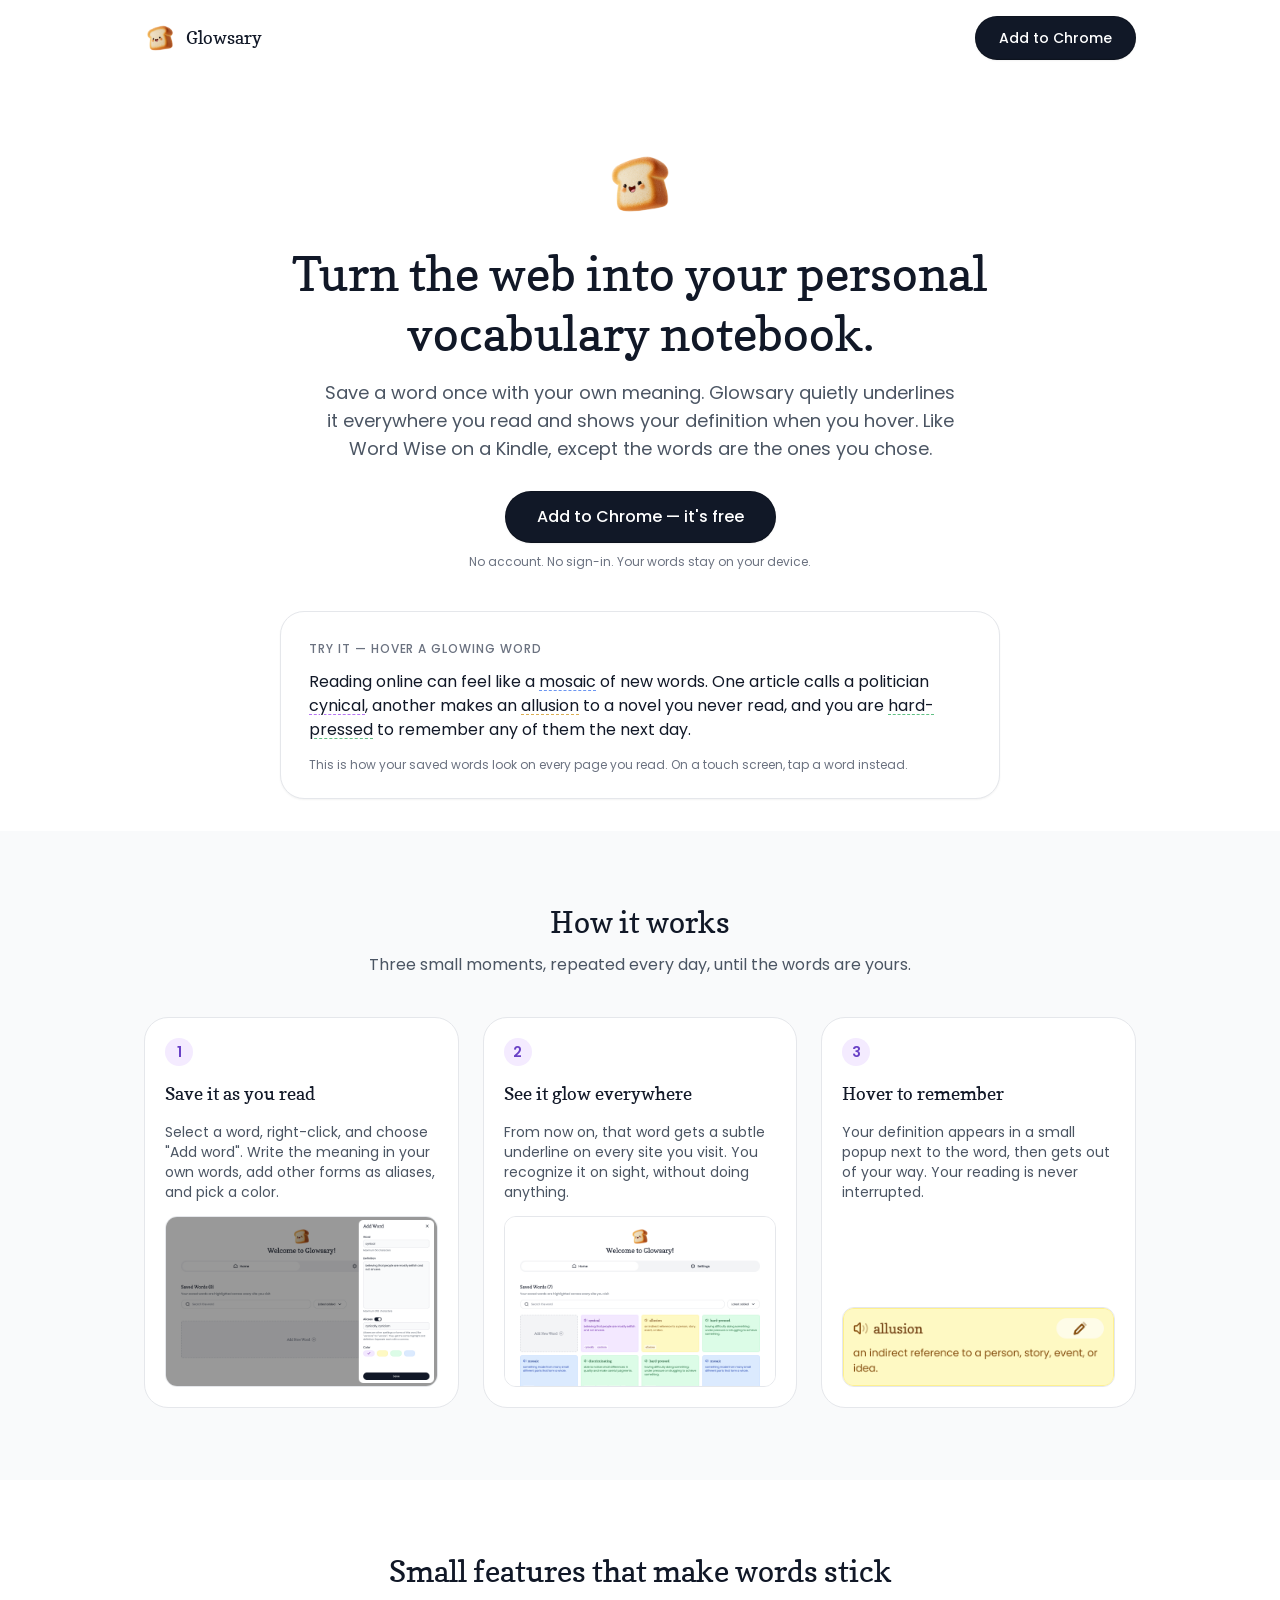
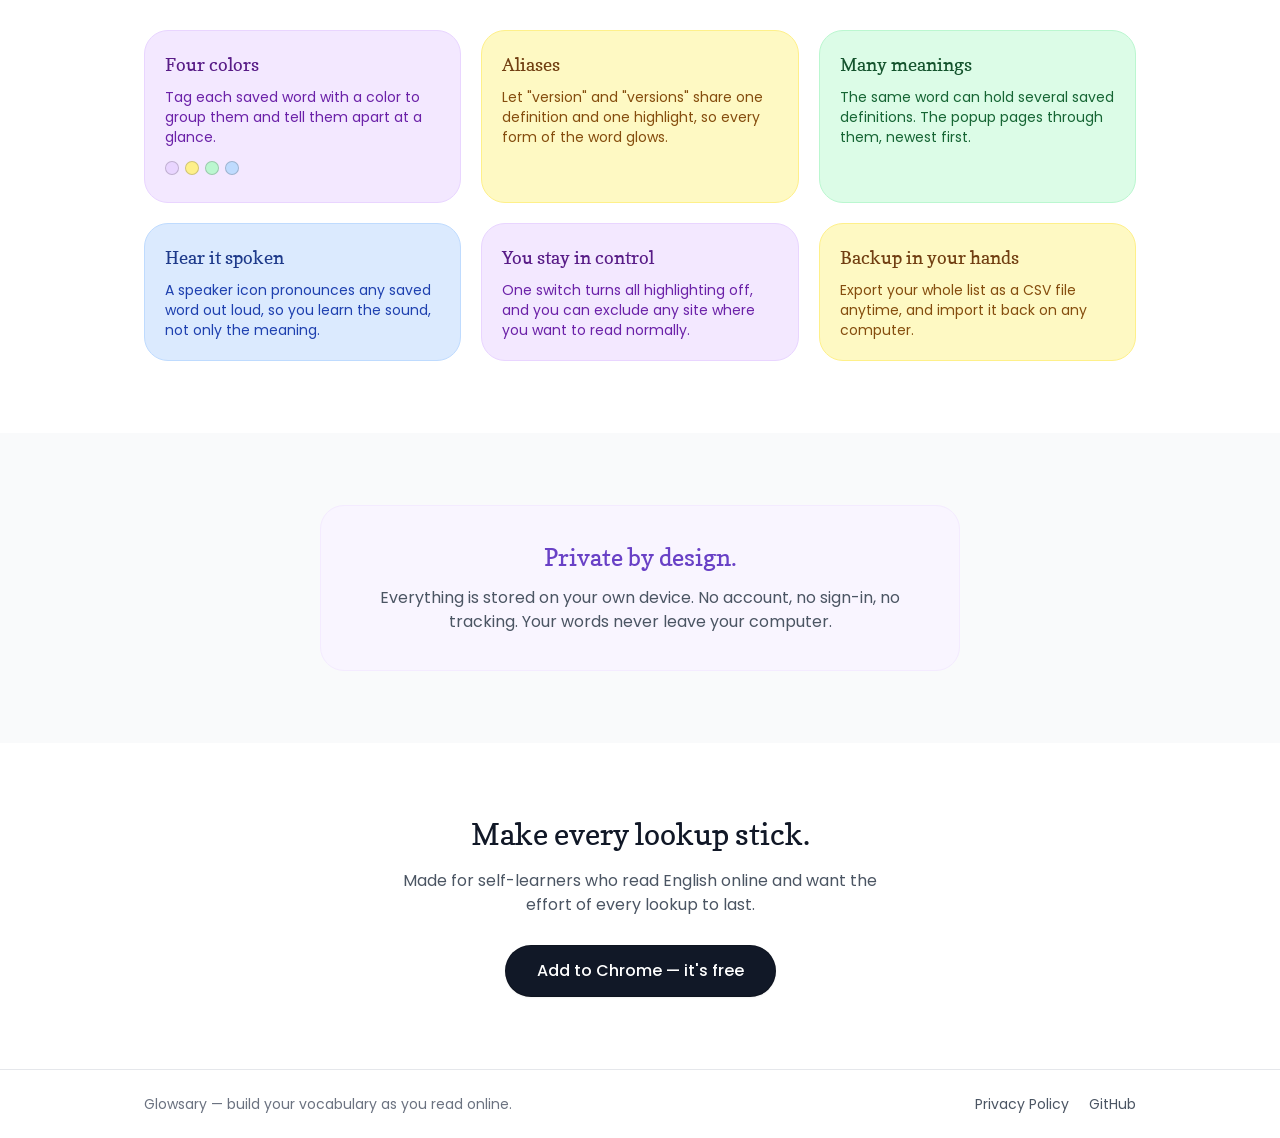
==== docs/index.html @ 5d5e4cec "Add promotional landing page for GitHub Pages Co-Authored-By: Claude Fable 5 <noreply@anthropic.com>" ====
<!DOCTYPE html>
<html lang="en">
<head>
<meta charset="UTF-8">
<meta name="viewport" content="width=device-width, initial-scale=1">
<title>Glowsary — Build Your Vocabulary as You Read Online</title>
<meta name="description" content="Save a word once with your own meaning. Glowsary quietly underlines it everywhere you read and shows your definition when you hover.">
<link rel="icon" type="image/png" href="assets/logo.png">
<style>
  /* ---- Glowsary design tokens (values mirrored from extension/tokens) ---- */
  :root {
    --color-base-white: #FFFFFF;
    --color-base-transparent: rgba(255, 255, 255, 0);

    --color-gray-50: #F9FAFB;
    --color-gray-100: #F3F4F6;
    --color-gray-200: #E5E7EB;
    --color-gray-300: #D1D5DB;
    --color-gray-500: #6B7280;
    --color-gray-600: #4B5563;
    --color-gray-800: #1F2937;
    --color-gray-900: #111827;

    --color-brand-50: #F9F5FF;
    --color-brand-100: #F4EBFF;
    --color-brand-600: #7F56D9;
    --color-brand-700: #6941C6;

    --color-purple-50: #FAF5FF;
    --color-purple-100: #F3E8FF;
    --color-purple-200: #E9D5FF;
    --color-purple-600: #9333EA;
    --color-purple-800: #6B21A8;
    --color-purple-900: #581C87;

    --color-yellow-50: #FEFCE8;
    --color-yellow-100: #FEF9C3;
    --color-yellow-200: #FEF08A;
    --color-yellow-600: #CA8A04;
    --color-yellow-800: #854D0E;
    --color-yellow-900: #713F12;

    --color-green-50: #F0FDF4;
    --color-green-100: #DCFCE7;
    --color-green-200: #BBF7D0;
    --color-green-600: #16A34A;
    --color-green-800: #166534;
    --color-green-900: #14532D;

    --color-blue-50: #EFF6FF;
    --color-blue-100: #DBEAFE;
    --color-blue-200: #BFDBFE;
    --color-blue-600: #2563EB;
    --color-blue-800: #1E40AF;
    --color-blue-900: #1E3A8A;

    --text-primary: var(--color-gray-900);
    --text-tertiary: var(--color-gray-600);
    --text-quaternary: var(--color-gray-500);
    --bg-primary: var(--color-base-white);
    --bg-primary-solid: var(--color-gray-900);
    --bg-secondary: var(--color-gray-50);
    --border-primary: var(--color-gray-300);

    --font-family-heading: "Copse", -apple-system, BlinkMacSystemFont, "Segoe UI", sans-serif;
    --font-family-body: "Poppins", -apple-system, BlinkMacSystemFont, "Segoe UI", sans-serif;
    --font-weight-regular: 400;
    --font-weight-medium: 500;
    --font-weight-semi-bold: 600;

    --font-size-text-xs: 12px;   --line-height-text-xs: 18px;
    --font-size-text-sm: 14px;   --line-height-text-sm: 20px;
    --font-size-text-md: 16px;   --line-height-text-md: 24px;
    --font-size-text-lg: 18px;   --line-height-text-lg: 28px;
    --font-size-display-xs: 24px; --line-height-display-xs: 32px;
    --font-size-display-sm: 30px; --line-height-display-sm: 38px;
    --font-size-display-md: 36px; --line-height-display-md: 44px;
    --font-size-display-lg: 48px; --line-height-display-lg: 60px;

    --cta: 9999px;
    --box: 12px;
    --card-md: 12px;
    --card-lg: 24px;

    --shadow-xs: color-mix(in srgb, #000000 5%, var(--color-base-transparent));
    --shadow-skeumorphic-inner: color-mix(in srgb, #000000 5%, var(--color-base-transparent));
    --shadow-skeumorphic-inner-border: color-mix(in srgb, #000000 18%, var(--color-base-transparent));
    --shadow-xs-skeuomorphic: 0 1px 2px 0 var(--shadow-xs), inset 0 -2px 0 0 var(--shadow-skeumorphic-inner), inset 0 0 0 1px var(--shadow-skeumorphic-inner-border);
  }

  @font-face {
    font-family: "Copse";
    src: url("fonts/Copse-Regular.ttf") format("truetype");
    font-weight: 400;
    font-display: swap;
  }
  @font-face {
    font-family: "Poppins";
    src: url("fonts/Poppins-Regular.ttf") format("truetype");
    font-weight: 400;
    font-display: swap;
  }
  @font-face {
    font-family: "Poppins";
    src: url("fonts/Poppins-Medium.ttf") format("truetype");
    font-weight: 500;
    font-display: swap;
  }
  @font-face {
    font-family: "Poppins";
    src: url("fonts/Poppins-SemiBold.ttf") format("truetype");
    font-weight: 600;
    font-display: swap;
  }

  /* ---- Word-card color modes (mirrored from semantic-color-tokens) ---- */
  .wc-purple {
    --wc-bg-card: var(--color-purple-100);
    --wc-border: var(--color-purple-200);
    --wc-subtext: var(--color-purple-800);
    --wc-underline: var(--color-purple-600);
    --wc-underline-hover: var(--color-purple-800);
    --wc-word-text: var(--color-purple-900);
  }
  .wc-yellow {
    --wc-bg-card: var(--color-yellow-100);
    --wc-border: var(--color-yellow-200);
    --wc-subtext: var(--color-yellow-800);
    --wc-underline: var(--color-yellow-600);
    --wc-underline-hover: var(--color-yellow-800);
    --wc-word-text: var(--color-yellow-900);
  }
  .wc-green {
    --wc-bg-card: var(--color-green-100);
    --wc-border: var(--color-green-200);
    --wc-subtext: var(--color-green-800);
    --wc-underline: var(--color-green-600);
    --wc-underline-hover: var(--color-green-800);
    --wc-word-text: var(--color-green-900);
  }
  .wc-blue {
    --wc-bg-card: var(--color-blue-100);
    --wc-border: var(--color-blue-200);
    --wc-subtext: var(--color-blue-800);
    --wc-underline: var(--color-blue-600);
    --wc-underline-hover: var(--color-blue-800);
    --wc-word-text: var(--color-blue-900);
  }

  * { box-sizing: border-box; }

  body {
    margin: 0;
    background: var(--bg-primary);
    color: var(--text-primary);
    font-family: var(--font-family-body);
    font-weight: var(--font-weight-regular);
    font-size: var(--font-size-text-md);
    line-height: var(--line-height-text-md);
    -webkit-font-smoothing: antialiased;
  }

  a:focus-visible, button:focus-visible, [tabindex]:focus-visible {
    outline: 2px solid var(--color-brand-600);
    outline-offset: 2px;
    border-radius: 4px;
  }

  .container {
    max-width: 1040px;
    margin: 0 auto;
    padding: 0 24px;
  }

  h1, h2, h3 {
    font-family: var(--font-family-heading);
    font-weight: var(--font-weight-regular);
    margin: 0;
  }

  /* ---- Maintainer notice (visible only while the store URL placeholder is unreplaced) ---- */
  .store-notice {
    display: none;
    background: var(--color-yellow-100);
    border-bottom: 1px solid var(--color-yellow-200);
    color: var(--color-yellow-900);
    font-size: var(--font-size-text-sm);
    line-height: var(--line-height-text-sm);
    text-align: center;
    padding: 8px 16px;
  }
  .store-notice.is-visible { display: block; }

  /* ---- Top bar ---- */
  .topbar {
    display: flex;
    align-items: center;
    justify-content: space-between;
    gap: 16px;
    padding: 16px 0;
  }
  .topbar__brand {
    display: flex;
    align-items: center;
    gap: 10px;
    text-decoration: none;
    color: var(--text-primary);
  }
  .topbar__brand img { width: 32px; height: 32px; }
  .topbar__brand span {
    font-family: var(--font-family-heading);
    font-size: var(--font-size-text-lg);
    line-height: var(--line-height-text-lg);
  }

  /* ---- Buttons ---- */
  .btn-primary {
    display: inline-flex;
    align-items: center;
    justify-content: center;
    gap: 8px;
    background: var(--bg-primary-solid);
    color: var(--color-base-white);
    font-family: var(--font-family-body);
    font-weight: var(--font-weight-medium);
    font-size: var(--font-size-text-sm);
    line-height: var(--line-height-text-sm);
    text-decoration: none;
    border: 0;
    border-radius: var(--cta);
    padding: 12px 24px;
    box-shadow: var(--shadow-xs-skeuomorphic);
    cursor: pointer;
  }
  .btn-primary:hover { background: var(--color-gray-800); }
  .btn-primary--lg {
    font-size: var(--font-size-text-md);
    line-height: var(--line-height-text-md);
    padding: 14px 32px;
  }
  .btn-primary[aria-disabled="true"] { cursor: not-allowed; }

  /* ---- Hero ---- */
  .hero {
    text-align: center;
    padding: 56px 0 32px;
  }
  .hero img.hero__logo { width: 72px; height: 72px; }
  .hero h1 {
    font-size: var(--font-size-display-md);
    line-height: var(--line-height-display-md);
    margin: 16px auto 0;
    max-width: 720px;
  }
  .hero p.hero__subline {
    color: var(--text-tertiary);
    font-size: var(--font-size-text-md);
    line-height: var(--line-height-text-md);
    max-width: 640px;
    margin: 16px auto 0;
  }
  .hero .hero__cta { margin-top: 28px; }
  .hero .hero__cta-hint {
    color: var(--text-quaternary);
    font-size: var(--font-size-text-xs);
    line-height: var(--line-height-text-xs);
    margin-top: 10px;
  }
  @media (min-width: 768px) {
    .hero { padding-top: 72px; }
    .hero h1 {
      font-size: var(--font-size-display-lg);
      line-height: var(--line-height-display-lg);
    }
    .hero p.hero__subline {
      font-size: var(--font-size-text-lg);
      line-height: var(--line-height-text-lg);
    }
  }

  /* ---- Live demo passage ---- */
  .demo {
    margin: 40px auto 0;
    max-width: 720px;
    background: var(--bg-primary);
    border: 1px solid var(--color-gray-200);
    border-radius: var(--card-lg);
    box-shadow: 0 1px 2px 0 var(--shadow-xs);
    padding: 28px 28px 24px;
    text-align: left;
  }
  .demo__label {
    color: var(--text-quaternary);
    font-size: var(--font-size-text-xs);
    line-height: var(--line-height-text-xs);
    font-weight: var(--font-weight-medium);
    text-transform: uppercase;
    letter-spacing: 0.08em;
    margin: 0 0 12px;
  }
  .demo__text {
    margin: 0;
    color: var(--text-primary);
    font-size: var(--font-size-text-md);
    line-height: var(--line-height-text-md);
  }
  .demo__hint {
    margin: 14px 0 0;
    color: var(--text-quaternary);
    font-size: var(--font-size-text-xs);
    line-height: var(--line-height-text-xs);
  }

  .demo-word {
    position: relative;
    cursor: help;
    text-decoration-line: underline;
    text-decoration-style: dashed;
    text-decoration-color: color-mix(in srgb, var(--wc-underline) 68%, var(--color-base-transparent));
    text-decoration-thickness: 0.08em;
    text-underline-offset: 0.18em;
  }
  .demo-word:hover, .demo-word:focus-visible, .demo-word.is-open {
    text-decoration-color: color-mix(in srgb, var(--wc-underline-hover) 96%, var(--color-base-transparent));
  }

  .demo-pop {
    position: absolute;
    bottom: calc(100% + 10px);
    left: 50%;
    transform: translateX(-50%);
    width: min(280px, calc(100vw - 48px));
    background: var(--wc-bg-card);
    border: 1px solid var(--wc-border);
    border-radius: var(--card-md);
    padding: 12px;
    display: none;
    flex-direction: column;
    gap: 8px;
    z-index: 10;
    box-shadow: 0 4px 12px 0 var(--shadow-xs);
    text-align: left;
  }
  .demo-word:hover .demo-pop,
  .demo-word:focus-visible .demo-pop,
  .demo-word.is-open .demo-pop { display: flex; }

  .demo-pop__title-row {
    display: flex;
    align-items: center;
    justify-content: space-between;
    gap: 8px;
  }
  .demo-pop__title {
    display: flex;
    align-items: center;
    gap: 8px;
    color: var(--wc-word-text);
    font-family: var(--font-family-heading);
    font-size: var(--font-size-text-lg);
    line-height: var(--line-height-text-lg);
  }
  .demo-pop__icon {
    width: 18px;
    height: 18px;
    flex: none;
    color: var(--wc-underline);
  }
  .demo-pop__def {
    margin: 0;
    color: var(--wc-subtext);
    font-size: var(--font-size-text-xs);
    line-height: var(--line-height-text-xs);
  }

  /* ---- Sections ---- */
  .section { padding: 56px 0; }
  .section--alt { background: var(--bg-secondary); }
  .section__title {
    text-align: center;
    font-size: var(--font-size-display-xs);
    line-height: var(--line-height-display-xs);
  }
  .section__subtitle {
    text-align: center;
    color: var(--text-tertiary);
    font-size: var(--font-size-text-md);
    line-height: var(--line-height-text-md);
    max-width: 560px;
    margin: 12px auto 0;
  }
  @media (min-width: 768px) {
    .section { padding: 72px 0; }
    .section__title {
      font-size: var(--font-size-display-sm);
      line-height: var(--line-height-display-sm);
    }
  }

  /* ---- How it works ---- */
  .steps {
    display: grid;
    grid-template-columns: 1fr;
    gap: 24px;
    margin-top: 40px;
  }
  @media (min-width: 768px) {
    .steps { grid-template-columns: repeat(3, 1fr); }
  }
  .step {
    background: var(--bg-primary);
    border: 1px solid var(--color-gray-200);
    border-radius: var(--card-lg);
    padding: 20px;
    display: flex;
    flex-direction: column;
    gap: 14px;
  }
  .step__badge {
    width: 28px;
    height: 28px;
    flex: none;
    display: inline-flex;
    align-items: center;
    justify-content: center;
    background: var(--color-brand-100);
    color: var(--color-brand-700);
    border-radius: var(--cta);
    font-size: var(--font-size-text-sm);
    line-height: var(--line-height-text-sm);
    font-weight: var(--font-weight-semi-bold);
  }
  .step h3 {
    font-size: var(--font-size-text-lg);
    line-height: var(--line-height-text-lg);
  }
  .step p {
    margin: 0;
    color: var(--text-tertiary);
    font-size: var(--font-size-text-sm);
    line-height: var(--line-height-text-sm);
  }
  .step img {
    width: 100%;
    height: auto;
    border: 1px solid var(--color-gray-200);
    border-radius: var(--box);
    margin-top: auto;
  }

  /* ---- Feature grid ---- */
  .features {
    display: grid;
    grid-template-columns: 1fr;
    gap: 20px;
    margin-top: 40px;
  }
  @media (min-width: 600px) { .features { grid-template-columns: repeat(2, 1fr); } }
  @media (min-width: 900px) { .features { grid-template-columns: repeat(3, 1fr); } }
  .feature {
    background: var(--wc-bg-card);
    border: 1px solid var(--wc-border);
    border-radius: var(--card-lg);
    padding: 20px;
  }
  .feature h3 {
    color: var(--wc-word-text);
    font-size: var(--font-size-text-lg);
    line-height: var(--line-height-text-lg);
    margin-bottom: 8px;
  }
  .feature p {
    margin: 0;
    color: var(--wc-subtext);
    font-size: var(--font-size-text-sm);
    line-height: var(--line-height-text-sm);
  }
  .feature__dots {
    display: inline-flex;
    gap: 6px;
    margin-top: 14px;
  }
  .feature__dot {
    width: 14px;
    height: 14px;
    border-radius: var(--cta);
    border: 1px solid var(--shadow-skeumorphic-inner-border);
  }

  /* ---- Privacy ---- */
  .privacy { text-align: center; }
  .privacy__card {
    max-width: 640px;
    margin: 0 auto;
    background: var(--color-brand-50);
    border: 1px solid var(--color-brand-100);
    border-radius: var(--card-lg);
    padding: 36px 28px;
  }
  .privacy__card h2 {
    color: var(--color-brand-700);
    font-size: var(--font-size-display-xs);
    line-height: var(--line-height-display-xs);
  }
  .privacy__card p {
    color: var(--text-tertiary);
    font-size: var(--font-size-text-md);
    line-height: var(--line-height-text-md);
    margin: 12px 0 0;
  }

  /* ---- Final CTA + footer ---- */
  .closing { text-align: center; }
  .closing p.closing__line {
    color: var(--text-tertiary);
    font-size: var(--font-size-text-md);
    line-height: var(--line-height-text-md);
    max-width: 520px;
    margin: 16px auto 28px;
  }
  footer {
    border-top: 1px solid var(--color-gray-200);
    padding: 24px 0;
  }
  .footer__row {
    display: flex;
    flex-wrap: wrap;
    align-items: center;
    justify-content: space-between;
    gap: 12px;
    color: var(--text-quaternary);
    font-size: var(--font-size-text-sm);
    line-height: var(--line-height-text-sm);
  }
  .footer__links { display: flex; gap: 20px; }
  .footer__links a { color: var(--text-tertiary); text-decoration: none; }
  .footer__links a:hover { text-decoration: underline; }
</style>
</head>
<body>

<div class="store-notice" id="storeNotice">
  Maintainer note: the Chrome Web Store link is not set yet. Replace STORE_URL at the bottom of this file. This banner disappears once it is set.
</div>

<header class="container">
  <div class="topbar">
    <a class="topbar__brand" href="#">
      <img src="assets/logo.png" alt="Glowsary logo, a smiling slice of bread">
      <span>Glowsary</span>
    </a>
    <a class="btn-primary" href="#" data-store-link>Add to Chrome</a>
  </div>
</header>

<main>
  <section class="hero container">
    <img class="hero__logo" src="assets/logo.png" alt="">
    <h1>Turn the web into your personal vocabulary notebook.</h1>
    <p class="hero__subline">Save a word once with your own meaning. Glowsary quietly underlines it everywhere you read and shows your definition when you hover. Like Word Wise on a Kindle, except the words are the ones you chose.</p>
    <div class="hero__cta">
      <a class="btn-primary btn-primary--lg" href="#" data-store-link>Add to Chrome — it's free</a>
      <p class="hero__cta-hint">No account. No sign-in. Your words stay on your device.</p>
    </div>

    <div class="demo">
      <p class="demo__label">Try it — hover a glowing word</p>
      <p class="demo__text">
        Reading online can feel like a
        <span class="demo-word wc-blue" tabindex="0" role="button" aria-label="mosaic — tap to see the saved definition">mosaic<span class="demo-pop"><span class="demo-pop__title-row"><span class="demo-pop__title"><svg class="demo-pop__icon" viewBox="0 0 24 24" fill="none" stroke="currentColor" stroke-width="2" stroke-linecap="round" stroke-linejoin="round" aria-hidden="true"><polygon points="11 5 6 9 2 9 2 15 6 15 11 19 11 5"/><path d="M15.54 8.46a5 5 0 0 1 0 7.07"/></svg>mosaic</span><svg class="demo-pop__icon" viewBox="0 0 24 24" fill="none" stroke="currentColor" stroke-width="2" stroke-linecap="round" stroke-linejoin="round" aria-hidden="true"><path d="M17 3a2.85 2.83 0 1 1 4 4L7.5 20.5 2 22l1.5-5.5Z"/></svg></span><span class="demo-pop__def">something made from many small different parts that form a whole.</span></span></span>
        of new words. One article calls a politician
        <span class="demo-word wc-purple" tabindex="0" role="button" aria-label="cynical — tap to see the saved definition">cynical<span class="demo-pop"><span class="demo-pop__title-row"><span class="demo-pop__title"><svg class="demo-pop__icon" viewBox="0 0 24 24" fill="none" stroke="currentColor" stroke-width="2" stroke-linecap="round" stroke-linejoin="round" aria-hidden="true"><polygon points="11 5 6 9 2 9 2 15 6 15 11 19 11 5"/><path d="M15.54 8.46a5 5 0 0 1 0 7.07"/></svg>cynical</span><svg class="demo-pop__icon" viewBox="0 0 24 24" fill="none" stroke="currentColor" stroke-width="2" stroke-linecap="round" stroke-linejoin="round" aria-hidden="true"><path d="M17 3a2.85 2.83 0 1 1 4 4L7.5 20.5 2 22l1.5-5.5Z"/></svg></span><span class="demo-pop__def">believing that people are mostly selfish and not sincere.</span></span></span>,
        another makes an
        <span class="demo-word wc-yellow" tabindex="0" role="button" aria-label="allusion — tap to see the saved definition">allusion<span class="demo-pop"><span class="demo-pop__title-row"><span class="demo-pop__title"><svg class="demo-pop__icon" viewBox="0 0 24 24" fill="none" stroke="currentColor" stroke-width="2" stroke-linecap="round" stroke-linejoin="round" aria-hidden="true"><polygon points="11 5 6 9 2 9 2 15 6 15 11 19 11 5"/><path d="M15.54 8.46a5 5 0 0 1 0 7.07"/></svg>allusion</span><svg class="demo-pop__icon" viewBox="0 0 24 24" fill="none" stroke="currentColor" stroke-width="2" stroke-linecap="round" stroke-linejoin="round" aria-hidden="true"><path d="M17 3a2.85 2.83 0 1 1 4 4L7.5 20.5 2 22l1.5-5.5Z"/></svg></span><span class="demo-pop__def">an indirect reference to a person, story, event, or idea.</span></span></span>
        to a novel you never read, and you are
        <span class="demo-word wc-green" tabindex="0" role="button" aria-label="hard-pressed — tap to see the saved definition">hard-pressed<span class="demo-pop"><span class="demo-pop__title-row"><span class="demo-pop__title"><svg class="demo-pop__icon" viewBox="0 0 24 24" fill="none" stroke="currentColor" stroke-width="2" stroke-linecap="round" stroke-linejoin="round" aria-hidden="true"><polygon points="11 5 6 9 2 9 2 15 6 15 11 19 11 5"/><path d="M15.54 8.46a5 5 0 0 1 0 7.07"/></svg>hard-pressed</span><svg class="demo-pop__icon" viewBox="0 0 24 24" fill="none" stroke="currentColor" stroke-width="2" stroke-linecap="round" stroke-linejoin="round" aria-hidden="true"><path d="M17 3a2.85 2.83 0 1 1 4 4L7.5 20.5 2 22l1.5-5.5Z"/></svg></span><span class="demo-pop__def">having difficulty doing something; under pressure or struggling to achieve something.</span></span></span>
        to remember any of them the next day.
      </p>
      <p class="demo__hint">This is how your saved words look on every page you read. On a touch screen, tap a word instead.</p>
    </div>
  </section>

  <section class="section section--alt">
    <div class="container">
      <h2 class="section__title">How it works</h2>
      <p class="section__subtitle">Three small moments, repeated every day, until the words are yours.</p>
      <div class="steps">
        <div class="step">
          <span class="step__badge">1</span>
          <h3>Save it as you read</h3>
          <p>Select a word, right-click, and choose "Add word". Write the meaning in your own words, add other forms as aliases, and pick a color.</p>
          <img src="assets/add-new-word.png" alt="The Add Word panel with fields for the word, your definition, aliases, and a four-color picker">
        </div>
        <div class="step">
          <span class="step__badge">2</span>
          <h3>See it glow everywhere</h3>
          <p>From now on, that word gets a subtle underline on every site you visit. You recognize it on sight, without doing anything.</p>
          <img src="assets/home-page.png" alt="The Glowsary home page showing a grid of saved words on colored cards">
        </div>
        <div class="step">
          <span class="step__badge">3</span>
          <h3>Hover to remember</h3>
          <p>Your definition appears in a small popup next to the word, then gets out of your way. Your reading is never interrupted.</p>
          <img src="assets/definition-popup.png" alt="A small popup showing a saved word with its definition, a speaker icon, and an edit button">
        </div>
      </div>
    </div>
  </section>

  <section class="section">
    <div class="container">
      <h2 class="section__title">Small features that make words stick</h2>
      <div class="features">
        <div class="feature wc-purple">
          <h3>Four colors</h3>
          <p>Tag each saved word with a color to group them and tell them apart at a glance.</p>
          <span class="feature__dots" aria-hidden="true">
            <span class="feature__dot" style="background: var(--color-purple-200)"></span>
            <span class="feature__dot" style="background: var(--color-yellow-200)"></span>
            <span class="feature__dot" style="background: var(--color-green-200)"></span>
            <span class="feature__dot" style="background: var(--color-blue-200)"></span>
          </span>
        </div>
        <div class="feature wc-yellow">
          <h3>Aliases</h3>
          <p>Let "version" and "versions" share one definition and one highlight, so every form of the word glows.</p>
        </div>
        <div class="feature wc-green">
          <h3>Many meanings</h3>
          <p>The same word can hold several saved definitions. The popup pages through them, newest first.</p>
        </div>
        <div class="feature wc-blue">
          <h3>Hear it spoken</h3>
          <p>A speaker icon pronounces any saved word out loud, so you learn the sound, not only the meaning.</p>
        </div>
        <div class="feature wc-purple">
          <h3>You stay in control</h3>
          <p>One switch turns all highlighting off, and you can exclude any site where you want to read normally.</p>
        </div>
        <div class="feature wc-yellow">
          <h3>Backup in your hands</h3>
          <p>Export your whole list as a CSV file anytime, and import it back on any computer.</p>
        </div>
      </div>
    </div>
  </section>

  <section class="section section--alt privacy">
    <div class="container">
      <div class="privacy__card">
        <h2>Private by design.</h2>
        <p>Everything is stored on your own device. No account, no sign-in, no tracking. Your words never leave your computer.</p>
      </div>
    </div>
  </section>

  <section class="section closing">
    <div class="container">
      <h2 class="section__title">Make every lookup stick.</h2>
      <p class="closing__line">Made for self-learners who read English online and want the effort of every lookup to last.</p>
      <a class="btn-primary btn-primary--lg" href="#" data-store-link>Add to Chrome — it's free</a>
    </div>
  </section>
</main>

<footer>
  <div class="container footer__row">
    <span>Glowsary — build your vocabulary as you read online.</span>
    <nav class="footer__links" aria-label="Footer">
      <a href="https://github.com/khoasdyn/glowsary-extension/blob/main/store-listing/PRIVACY.md">Privacy Policy</a>
      <a href="https://github.com/khoasdyn/glowsary-extension">GitHub</a>
    </nav>
  </div>
</footer>

<script>
  var STORE_URL = "https://chromewebstore.google.com/detail/glowsary/bfnlhjdjkblhenfhnmdoghfomekcekmj";

  (function () {
    var links = document.querySelectorAll("[data-store-link]");
    var isPlaceholder = STORE_URL.indexOf("[") === 0;

    links.forEach(function (link) {
      if (isPlaceholder) {
        link.setAttribute("aria-disabled", "true");
        link.setAttribute("title", "Store link coming soon");
        link.addEventListener("click", function (event) { event.preventDefault(); });
      } else {
        link.href = STORE_URL;
      }
    });

    if (isPlaceholder) {
      document.getElementById("storeNotice").classList.add("is-visible");
    }

    // Demo popups: tap toggles on touch screens, and open popups are nudged back inside the viewport.
    var words = document.querySelectorAll(".demo-word");

    function closeAll(except) {
      words.forEach(function (word) {
        if (word !== except) { word.classList.remove("is-open"); }
      });
    }

    function keepInView(word) {
      var pop = word.querySelector(".demo-pop");
      if (!pop) { return; }
      pop.style.marginLeft = "0px";
      var rect = pop.getBoundingClientRect();
      var shift = 0;
      if (rect.left < 16) { shift = 16 - rect.left; }
      if (rect.right > window.innerWidth - 16) { shift = (window.innerWidth - 16) - rect.right; }
      pop.style.marginLeft = shift + "px";
    }

    words.forEach(function (word) {
      word.addEventListener("click", function () {
        var willOpen = !word.classList.contains("is-open");
        closeAll(word);
        word.classList.toggle("is-open", willOpen);
        if (willOpen) { keepInView(word); }
      });
      word.addEventListener("mouseenter", function () { keepInView(word); });
      word.addEventListener("keydown", function (event) {
        if (event.key === "Enter" || event.key === " ") {
          event.preventDefault();
          word.click();
        }
        if (event.key === "Escape") { word.classList.remove("is-open"); }
      });
    });

    document.addEventListener("click", function (event) {
      if (!event.target.closest(".demo-word")) { closeAll(null); }
    });
  })();
</script>

</body>
</html>
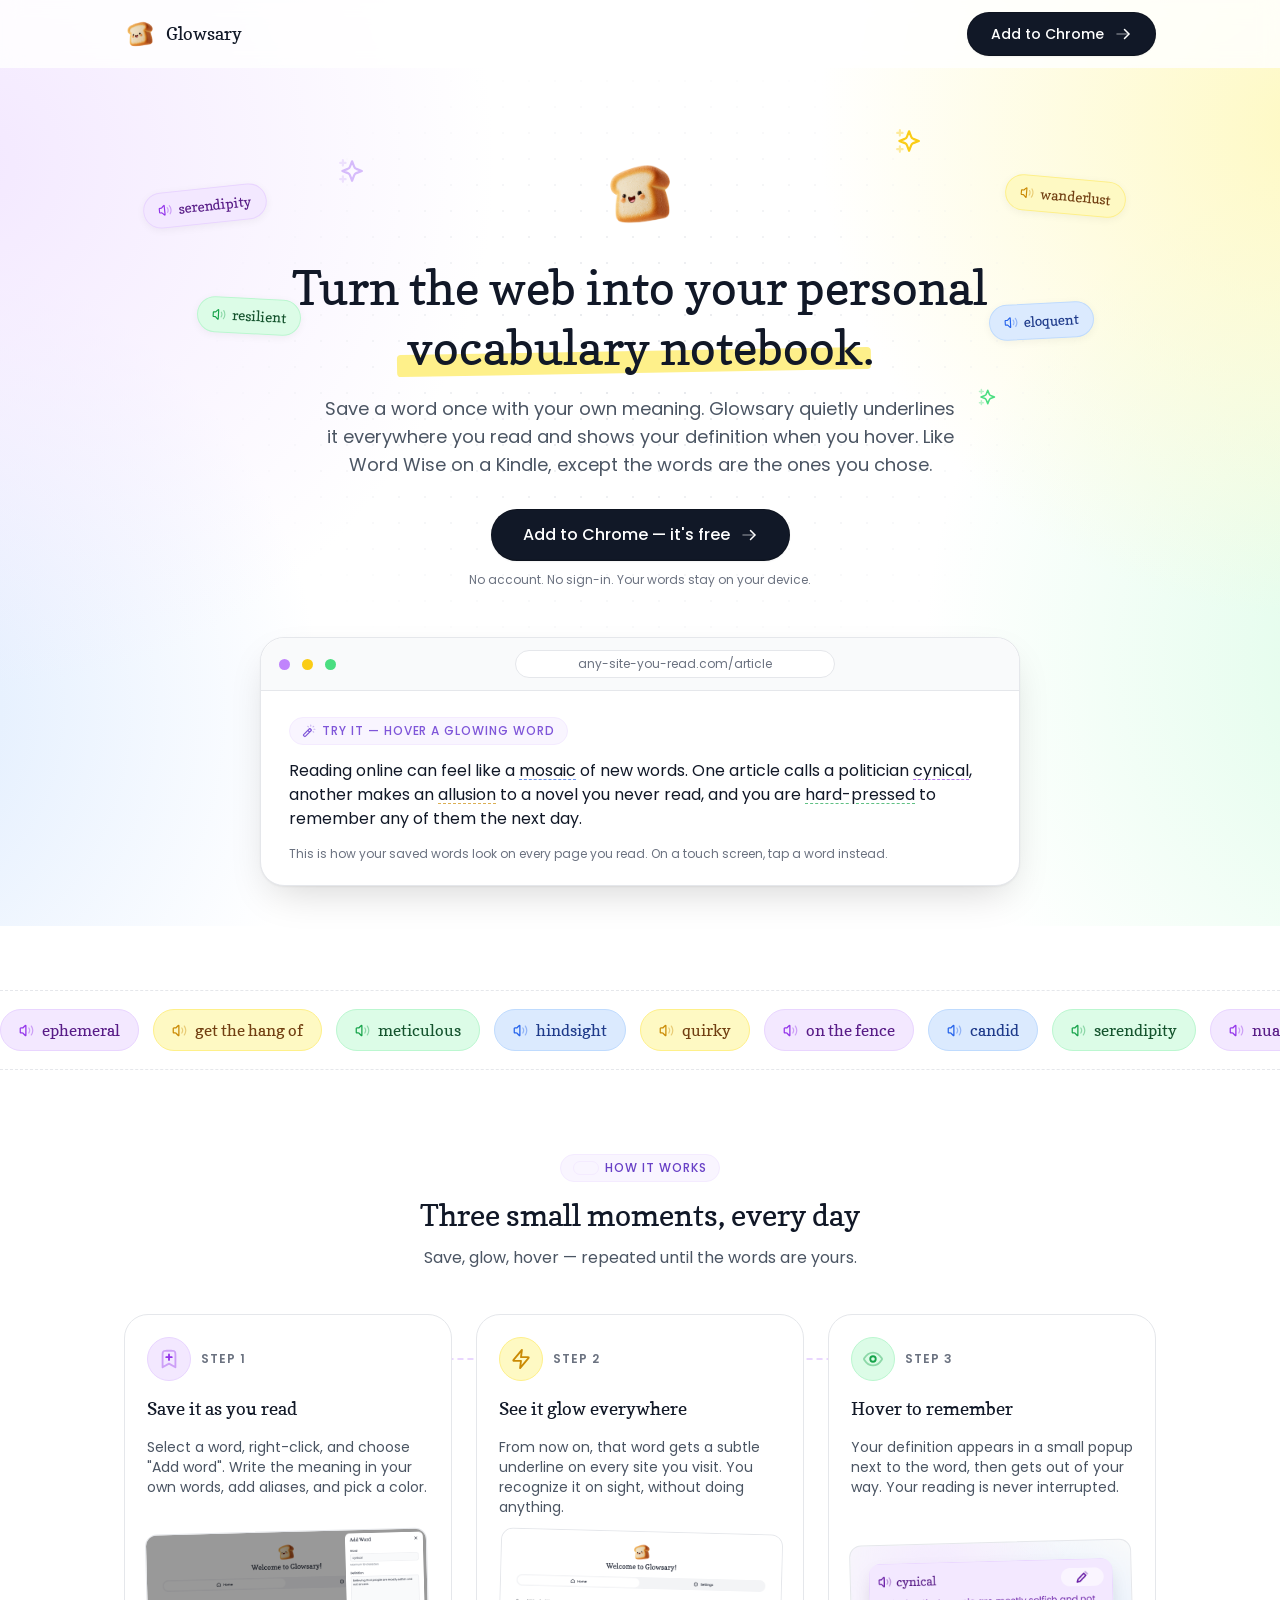
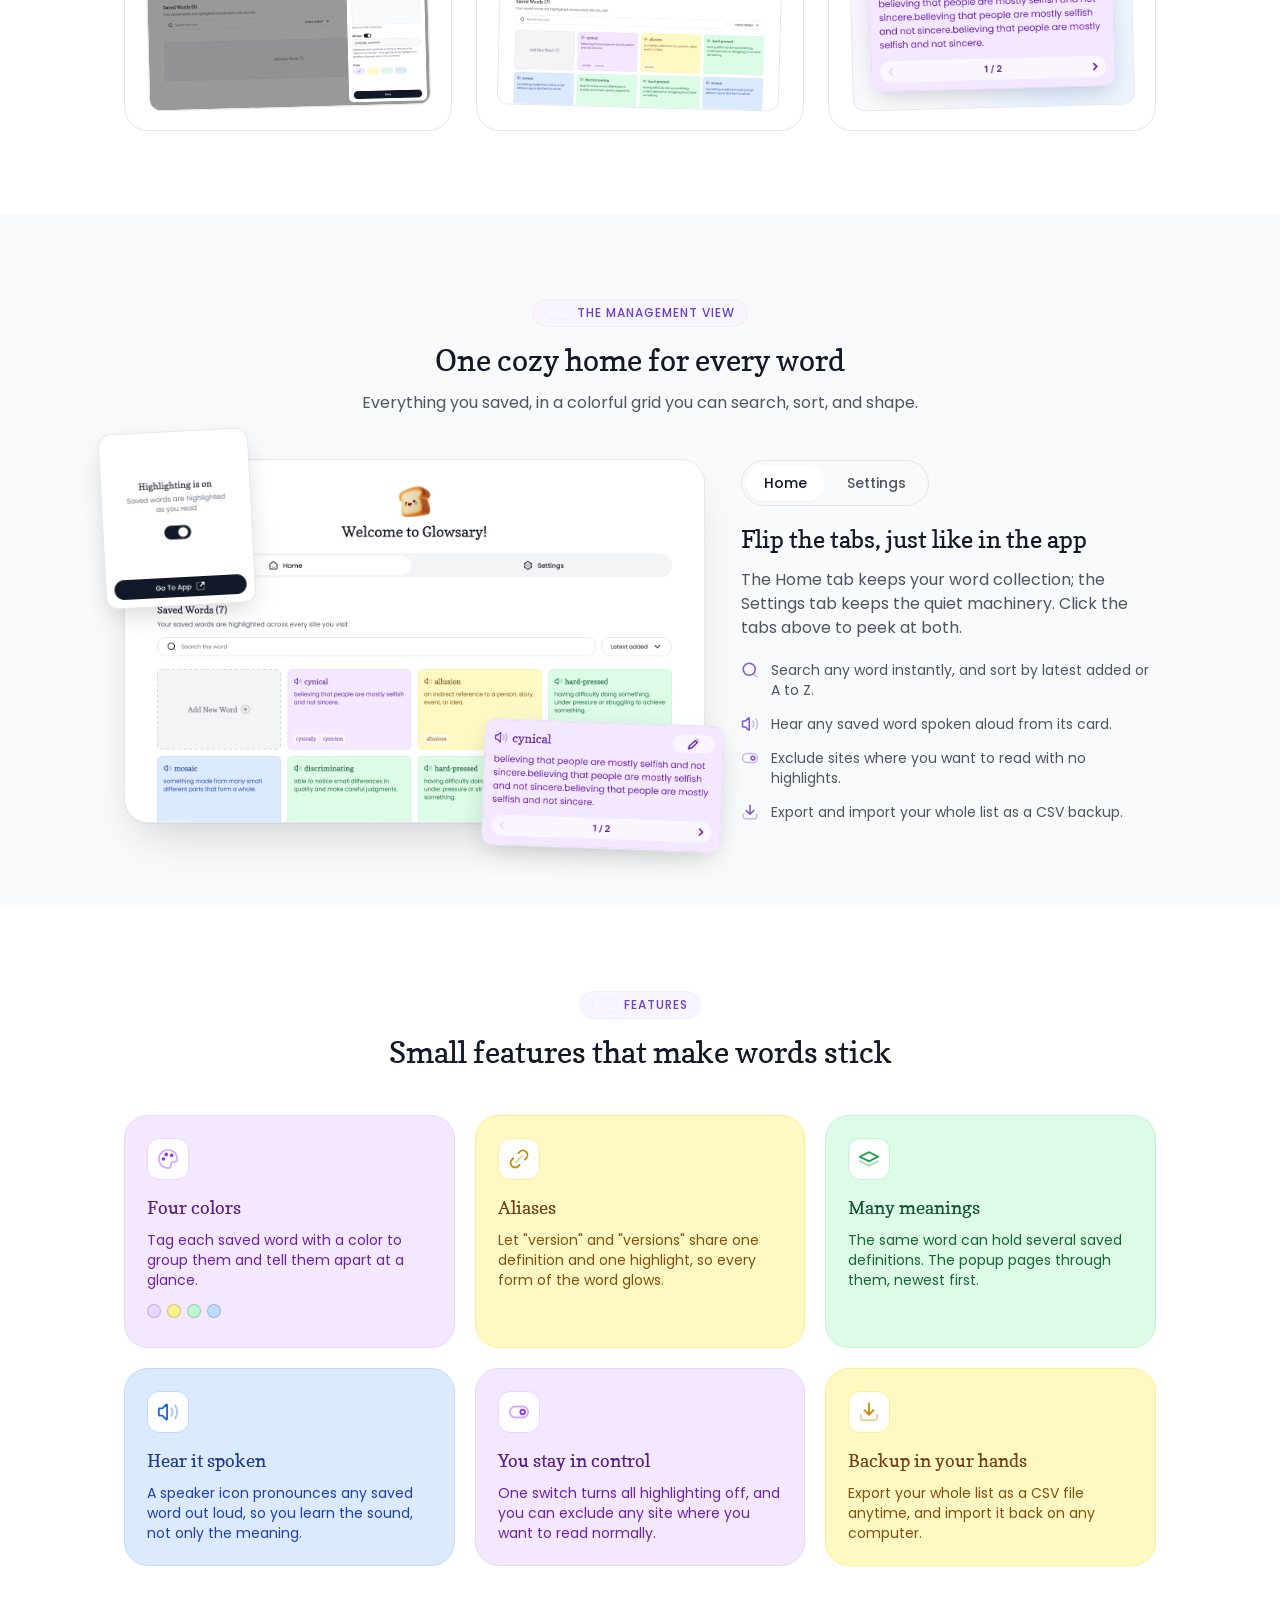
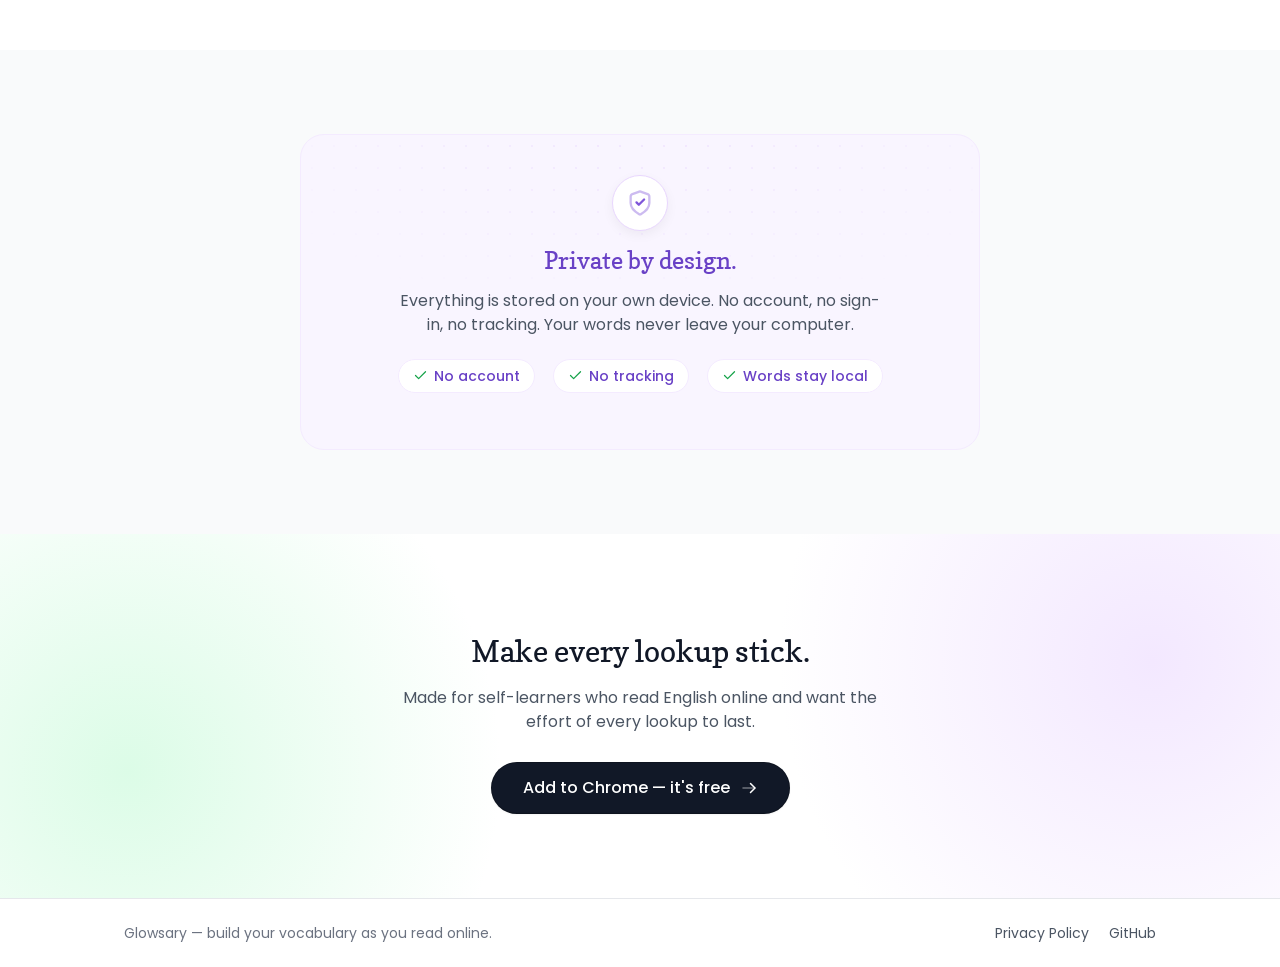
==== commit b66e5c80: "Refine landing page with decorative visuals, icons, and interactions Co-Authored-By: Claude Fable 5 " ====
--- a/docs/index.html
+++ b/docs/index.html
@@ -16,6 +16,7 @@
     --color-gray-100: #F3F4F6;
     --color-gray-200: #E5E7EB;
     --color-gray-300: #D1D5DB;
+    --color-gray-400: #9CA3AF;
     --color-gray-500: #6B7280;
     --color-gray-600: #4B5563;
     --color-gray-800: #1F2937;
@@ -23,12 +24,16 @@
 
     --color-brand-50: #F9F5FF;
     --color-brand-100: #F4EBFF;
+    --color-brand-200: #E9D7FE;
+    --color-brand-300: #D6BBFB;
+    --color-brand-400: #B692F6;
     --color-brand-600: #7F56D9;
     --color-brand-700: #6941C6;
 
     --color-purple-50: #FAF5FF;
     --color-purple-100: #F3E8FF;
     --color-purple-200: #E9D5FF;
+    --color-purple-400: #C084FC;
     --color-purple-600: #9333EA;
     --color-purple-800: #6B21A8;
     --color-purple-900: #581C87;
@@ -36,6 +41,7 @@
     --color-yellow-50: #FEFCE8;
     --color-yellow-100: #FEF9C3;
     --color-yellow-200: #FEF08A;
+    --color-yellow-400: #FACC15;
     --color-yellow-600: #CA8A04;
     --color-yellow-800: #854D0E;
     --color-yellow-900: #713F12;
@@ -43,6 +49,7 @@
     --color-green-50: #F0FDF4;
     --color-green-100: #DCFCE7;
     --color-green-200: #BBF7D0;
+    --color-green-400: #4ADE80;
     --color-green-600: #16A34A;
     --color-green-800: #166534;
     --color-green-900: #14532D;
@@ -50,6 +57,7 @@
     --color-blue-50: #EFF6FF;
     --color-blue-100: #DBEAFE;
     --color-blue-200: #BFDBFE;
+    --color-blue-400: #60A5FA;
     --color-blue-600: #2563EB;
     --color-blue-800: #1E40AF;
     --color-blue-900: #1E3A8A;
@@ -88,30 +96,10 @@
     --shadow-xs-skeuomorphic: 0 1px 2px 0 var(--shadow-xs), inset 0 -2px 0 0 var(--shadow-skeumorphic-inner), inset 0 0 0 1px var(--shadow-skeumorphic-inner-border);
   }
 
-  @font-face {
-    font-family: "Copse";
-    src: url("fonts/Copse-Regular.ttf") format("truetype");
-    font-weight: 400;
-    font-display: swap;
-  }
-  @font-face {
-    font-family: "Poppins";
-    src: url("fonts/Poppins-Regular.ttf") format("truetype");
-    font-weight: 400;
-    font-display: swap;
-  }
-  @font-face {
-    font-family: "Poppins";
-    src: url("fonts/Poppins-Medium.ttf") format("truetype");
-    font-weight: 500;
-    font-display: swap;
-  }
-  @font-face {
-    font-family: "Poppins";
-    src: url("fonts/Poppins-SemiBold.ttf") format("truetype");
-    font-weight: 600;
-    font-display: swap;
-  }
+  @font-face { font-family: "Copse"; src: url("fonts/Copse-Regular.ttf") format("truetype"); font-weight: 400; font-display: swap; }
+  @font-face { font-family: "Poppins"; src: url("fonts/Poppins-Regular.ttf") format("truetype"); font-weight: 400; font-display: swap; }
+  @font-face { font-family: "Poppins"; src: url("fonts/Poppins-Medium.ttf") format("truetype"); font-weight: 500; font-display: swap; }
+  @font-face { font-family: "Poppins"; src: url("fonts/Poppins-SemiBold.ttf") format("truetype"); font-weight: 600; font-display: swap; }
 
   /* ---- Word-card color modes (mirrored from semantic-color-tokens) ---- */
   .wc-purple {
@@ -148,6 +136,8 @@
   }
 
   * { box-sizing: border-box; }
+
+  html { scroll-behavior: smooth; }
 
   body {
     margin: 0;
@@ -158,6 +148,7 @@
     font-size: var(--font-size-text-md);
     line-height: var(--line-height-text-md);
     -webkit-font-smoothing: antialiased;
+    overflow-x: hidden;
   }
 
   a:focus-visible, button:focus-visible, [tabindex]:focus-visible {
@@ -166,16 +157,24 @@
     border-radius: 4px;
   }
 
-  .container {
-    max-width: 1040px;
-    margin: 0 auto;
-    padding: 0 24px;
-  }
+  .container { max-width: 1080px; margin: 0 auto; padding: 0 24px; }
 
   h1, h2, h3 {
     font-family: var(--font-family-heading);
     font-weight: var(--font-weight-regular);
     margin: 0;
+  }
+
+  .ic { display: inline-flex; width: 20px; height: 20px; flex: none; }
+  .ic svg { display: block; width: 100%; height: 100%; }
+
+  /* ---- Scroll reveal ---- */
+  .reveal { opacity: 0; transform: translateY(24px); transition: opacity 0.6s ease, transform 0.6s ease; }
+  .reveal.is-in { opacity: 1; transform: none; }
+  @media (prefers-reduced-motion: reduce) {
+    .reveal { opacity: 1; transform: none; transition: none; }
+    * { animation: none !important; }
+    html { scroll-behavior: auto; }
   }
 
   /* ---- Maintainer notice (visible only while the store URL placeholder is unreplaced) ---- */
@@ -192,33 +191,33 @@
   .store-notice.is-visible { display: block; }
 
   /* ---- Top bar ---- */
+  .topbar-wrap {
+    position: sticky;
+    top: 0;
+    z-index: 50;
+    background: color-mix(in srgb, var(--color-base-white) 82%, var(--color-base-transparent));
+    backdrop-filter: blur(10px);
+    -webkit-backdrop-filter: blur(10px);
+    transition: box-shadow 0.25s ease;
+  }
+  .topbar-wrap.is-scrolled { box-shadow: 0 1px 2px 0 var(--shadow-xs), 0 4px 16px 0 var(--shadow-xs); }
   .topbar {
     display: flex;
     align-items: center;
     justify-content: space-between;
     gap: 16px;
-    padding: 16px 0;
-  }
-  .topbar__brand {
-    display: flex;
-    align-items: center;
-    gap: 10px;
-    text-decoration: none;
-    color: var(--text-primary);
-  }
+    padding: 12px 0;
+  }
+  .topbar__brand { display: flex; align-items: center; gap: 10px; text-decoration: none; color: var(--text-primary); }
   .topbar__brand img { width: 32px; height: 32px; }
-  .topbar__brand span {
-    font-family: var(--font-family-heading);
-    font-size: var(--font-size-text-lg);
-    line-height: var(--line-height-text-lg);
-  }
+  .topbar__brand span { font-family: var(--font-family-heading); font-size: var(--font-size-text-lg); line-height: var(--line-height-text-lg); }
 
   /* ---- Buttons ---- */
   .btn-primary {
     display: inline-flex;
     align-items: center;
     justify-content: center;
-    gap: 8px;
+    gap: 10px;
     background: var(--bg-primary-solid);
     color: var(--color-base-white);
     font-family: var(--font-family-body);
@@ -231,35 +230,70 @@
     padding: 12px 24px;
     box-shadow: var(--shadow-xs-skeuomorphic);
     cursor: pointer;
-  }
-  .btn-primary:hover { background: var(--color-gray-800); }
-  .btn-primary--lg {
-    font-size: var(--font-size-text-md);
-    line-height: var(--line-height-text-md);
-    padding: 14px 32px;
-  }
-  .btn-primary[aria-disabled="true"] { cursor: not-allowed; }
+    transition: background 0.2s ease, transform 0.2s ease;
+  }
+  .btn-primary:hover { background: var(--color-gray-800); transform: translateY(-1px); }
+  .btn-primary .ic { width: 18px; height: 18px; transition: transform 0.2s ease; }
+  .btn-primary:hover .ic { transform: translateX(3px); }
+  .btn-primary--lg { font-size: var(--font-size-text-md); line-height: var(--line-height-text-md); padding: 14px 32px; }
 
   /* ---- Hero ---- */
   .hero {
+    position: relative;
     text-align: center;
-    padding: 56px 0 32px;
-  }
-  .hero img.hero__logo { width: 72px; height: 72px; }
+    padding: 64px 0 40px;
+  }
+  .hero__bg {
+    position: absolute;
+    inset: -120px -40vw 0;
+    pointer-events: none;
+    z-index: -1;
+    background-image: radial-gradient(circle at 18% 22%, var(--color-purple-100) 0, var(--color-base-transparent) 28%),
+                      radial-gradient(circle at 82% 18%, var(--color-yellow-100) 0, var(--color-base-transparent) 26%),
+                      radial-gradient(circle at 12% 78%, var(--color-blue-100) 0, var(--color-base-transparent) 24%),
+                      radial-gradient(circle at 88% 72%, var(--color-green-100) 0, var(--color-base-transparent) 26%);
+  }
+  .hero__dots {
+    position: absolute;
+    inset: 0;
+    pointer-events: none;
+    z-index: -1;
+    background-image: radial-gradient(circle, var(--color-gray-200) 1px, var(--color-base-transparent) 1.5px);
+    background-size: 26px 26px;
+    mask-image: radial-gradient(ellipse 60% 55% at 50% 35%, #000 0, transparent 70%);
+    -webkit-mask-image: radial-gradient(ellipse 60% 55% at 50% 35%, #000 0, transparent 70%);
+  }
+  .hero img.hero__logo { width: 76px; height: 76px; animation: bob 5s ease-in-out infinite; }
   .hero h1 {
     font-size: var(--font-size-display-md);
     line-height: var(--line-height-display-md);
-    margin: 16px auto 0;
-    max-width: 720px;
+    margin: 18px auto 0;
+    max-width: 760px;
+  }
+  .hero__marker {
+    position: relative;
+    white-space: nowrap;
+  }
+  .hero__marker::after {
+    content: "";
+    position: absolute;
+    left: -2%;
+    right: -2%;
+    bottom: 6%;
+    height: 38%;
+    background: var(--color-yellow-200);
+    border-radius: 4px;
+    transform: rotate(-1deg);
+    z-index: -1;
   }
   .hero p.hero__subline {
     color: var(--text-tertiary);
     font-size: var(--font-size-text-md);
     line-height: var(--line-height-text-md);
     max-width: 640px;
-    margin: 16px auto 0;
-  }
-  .hero .hero__cta { margin-top: 28px; }
+    margin: 18px auto 0;
+  }
+  .hero .hero__cta { margin-top: 30px; }
   .hero .hero__cta-hint {
     color: var(--text-quaternary);
     font-size: var(--font-size-text-xs);
@@ -267,49 +301,120 @@
     margin-top: 10px;
   }
   @media (min-width: 768px) {
-    .hero { padding-top: 72px; }
-    .hero h1 {
-      font-size: var(--font-size-display-lg);
-      line-height: var(--line-height-display-lg);
-    }
-    .hero p.hero__subline {
-      font-size: var(--font-size-text-lg);
-      line-height: var(--line-height-text-lg);
-    }
-  }
-
-  /* ---- Live demo passage ---- */
+    .hero { padding-top: 88px; }
+    .hero h1 { font-size: var(--font-size-display-lg); line-height: var(--line-height-display-lg); }
+    .hero p.hero__subline { font-size: var(--font-size-text-lg); line-height: var(--line-height-text-lg); }
+  }
+
+  /* Floating word chips around the hero */
+  .hero__chip {
+    position: absolute;
+    display: inline-flex;
+    align-items: center;
+    gap: 6px;
+    background: var(--wc-bg-card);
+    border: 1px solid var(--wc-border);
+    border-radius: var(--cta);
+    color: var(--wc-word-text);
+    font-family: var(--font-family-heading);
+    font-size: var(--font-size-text-sm);
+    line-height: var(--line-height-text-sm);
+    padding: 7px 14px;
+    box-shadow: 0 2px 8px 0 var(--shadow-xs);
+    animation: bob 6s ease-in-out infinite;
+    pointer-events: none;
+    display: none;
+  }
+  .hero__chip .ic { width: 14px; height: 14px; color: var(--wc-underline); }
+  @media (min-width: 900px) {
+    .hero__chip { display: inline-flex; }
+    .hero__chip--1 { top: 120px; left: 4%; animation-delay: 0s; transform: rotate(-6deg); }
+    .hero__chip--2 { top: 230px; left: 9%; animation-delay: 1.2s; transform: rotate(3deg); }
+    .hero__chip--3 { top: 110px; right: 5%; animation-delay: 0.6s; transform: rotate(5deg); }
+    .hero__chip--4 { top: 235px; right: 8%; animation-delay: 1.8s; transform: rotate(-3deg); }
+  }
+  .hero__spark {
+    position: absolute;
+    pointer-events: none;
+    color: var(--color-brand-300);
+    animation: twinkle 3.6s ease-in-out infinite;
+    display: none;
+  }
+  .hero__spark .ic { width: 26px; height: 26px; }
+  @media (min-width: 768px) {
+    .hero__spark { display: block; }
+    .hero__spark--1 { top: 90px; left: 22%; animation-delay: 0.4s; }
+    .hero__spark--2 { top: 60px; right: 24%; color: var(--color-yellow-400); animation-delay: 1.4s; }
+    .hero__spark--3 { top: 320px; right: 17%; color: var(--color-green-400); animation-delay: 2.2s; }
+    .hero__spark--3 .ic { width: 18px; height: 18px; }
+  }
+
+  @keyframes bob {
+    0%, 100% { translate: 0 0; }
+    50% { translate: 0 -10px; }
+  }
+  @keyframes twinkle {
+    0%, 100% { opacity: 0.35; scale: 0.85; }
+    50% { opacity: 1; scale: 1.1; }
+  }
+
+  /* ---- Live demo in a browser frame ---- */
   .demo {
-    margin: 40px auto 0;
-    max-width: 720px;
+    margin: 48px auto 0;
+    max-width: 760px;
     background: var(--bg-primary);
     border: 1px solid var(--color-gray-200);
     border-radius: var(--card-lg);
-    box-shadow: 0 1px 2px 0 var(--shadow-xs);
-    padding: 28px 28px 24px;
+    box-shadow: 0 1px 2px 0 var(--shadow-xs), 0 16px 40px -12px var(--shadow-skeumorphic-inner-border);
     text-align: left;
-  }
+    overflow: visible;
+  }
+  .demo__chrome {
+    display: flex;
+    align-items: center;
+    gap: 12px;
+    padding: 12px 18px;
+    border-bottom: 1px solid var(--color-gray-200);
+    background: var(--bg-secondary);
+    border-radius: var(--card-lg) var(--card-lg) 0 0;
+  }
+  .demo__dot { width: 11px; height: 11px; border-radius: var(--cta); }
+  .demo__url {
+    flex: 1;
+    max-width: 320px;
+    margin: 0 auto;
+    background: var(--bg-primary);
+    border: 1px solid var(--color-gray-200);
+    border-radius: var(--cta);
+    color: var(--text-quaternary);
+    font-size: var(--font-size-text-xs);
+    line-height: var(--line-height-text-xs);
+    text-align: center;
+    padding: 4px 14px;
+    white-space: nowrap;
+    overflow: hidden;
+    text-overflow: ellipsis;
+  }
+  .demo__body { padding: 26px 28px 22px; }
   .demo__label {
-    color: var(--text-quaternary);
+    display: inline-flex;
+    align-items: center;
+    gap: 6px;
+    color: var(--color-brand-600);
+    background: var(--color-brand-50);
+    border: 1px solid var(--color-brand-100);
+    border-radius: var(--cta);
     font-size: var(--font-size-text-xs);
     line-height: var(--line-height-text-xs);
     font-weight: var(--font-weight-medium);
     text-transform: uppercase;
     letter-spacing: 0.08em;
-    margin: 0 0 12px;
-  }
-  .demo__text {
-    margin: 0;
-    color: var(--text-primary);
-    font-size: var(--font-size-text-md);
-    line-height: var(--line-height-text-md);
-  }
-  .demo__hint {
-    margin: 14px 0 0;
-    color: var(--text-quaternary);
-    font-size: var(--font-size-text-xs);
-    line-height: var(--line-height-text-xs);
-  }
+    padding: 4px 12px;
+    margin: 0 0 14px;
+  }
+  .demo__label .ic { width: 14px; height: 14px; }
+  .demo__text { margin: 0; color: var(--text-primary); font-size: var(--font-size-text-md); line-height: var(--line-height-text-md); }
+  .demo__hint { margin: 14px 0 0; color: var(--text-quaternary); font-size: var(--font-size-text-xs); line-height: var(--line-height-text-xs); }
 
   .demo-word {
     position: relative;
@@ -323,7 +428,6 @@
   .demo-word:hover, .demo-word:focus-visible, .demo-word.is-open {
     text-decoration-color: color-mix(in srgb, var(--wc-underline-hover) 96%, var(--color-base-transparent));
   }
-
   .demo-pop {
     position: absolute;
     bottom: calc(100% + 10px);
@@ -344,13 +448,7 @@
   .demo-word:hover .demo-pop,
   .demo-word:focus-visible .demo-pop,
   .demo-word.is-open .demo-pop { display: flex; }
-
-  .demo-pop__title-row {
-    display: flex;
-    align-items: center;
-    justify-content: space-between;
-    gap: 8px;
-  }
+  .demo-pop__title-row { display: flex; align-items: center; justify-content: space-between; gap: 8px; }
   .demo-pop__title {
     display: flex;
     align-items: center;
@@ -360,26 +458,73 @@
     font-size: var(--font-size-text-lg);
     line-height: var(--line-height-text-lg);
   }
-  .demo-pop__icon {
-    width: 18px;
-    height: 18px;
-    flex: none;
-    color: var(--wc-underline);
-  }
-  .demo-pop__def {
-    margin: 0;
-    color: var(--wc-subtext);
+  .demo-pop__icon { width: 18px; height: 18px; flex: none; color: var(--wc-underline); }
+  .demo-pop__icon svg { display: block; width: 100%; height: 100%; }
+  .demo-pop__def { margin: 0; color: var(--wc-subtext); font-size: var(--font-size-text-xs); line-height: var(--line-height-text-xs); }
+
+  /* ---- Word marquee ---- */
+  .marquee {
+    margin-top: 64px;
+    padding: 18px 0;
+    border-top: 1px dashed var(--color-gray-200);
+    border-bottom: 1px dashed var(--color-gray-200);
+    overflow: hidden;
+  }
+  .marquee__track {
+    display: flex;
+    gap: 14px;
+    width: max-content;
+    animation: marquee 36s linear infinite;
+  }
+  .marquee:hover .marquee__track { animation-play-state: paused; }
+  .marquee__chip {
+    display: inline-flex;
+    align-items: center;
+    gap: 8px;
+    background: var(--wc-bg-card);
+    border: 1px solid var(--wc-border);
+    border-radius: var(--cta);
+    color: var(--wc-word-text);
+    font-family: var(--font-family-heading);
+    font-size: var(--font-size-text-md);
+    line-height: var(--line-height-text-md);
+    padding: 8px 18px;
+    white-space: nowrap;
+  }
+  .marquee__chip .ic { width: 15px; height: 15px; color: var(--wc-underline); }
+  @keyframes marquee {
+    from { transform: translateX(0); }
+    to { transform: translateX(-50%); }
+  }
+
+  /* ---- Sections ---- */
+  .section { padding: 64px 0; }
+  .section--alt { background: var(--bg-secondary); }
+  .section__eyebrow {
+    display: flex;
+    justify-content: center;
+  }
+  .section__eyebrow span {
+    display: inline-flex;
+    align-items: center;
+    gap: 6px;
+    color: var(--color-brand-700);
+    background: var(--color-brand-50);
+    border: 1px solid var(--color-brand-100);
+    border-radius: var(--cta);
     font-size: var(--font-size-text-xs);
     line-height: var(--line-height-text-xs);
-  }
-
-  /* ---- Sections ---- */
-  .section { padding: 56px 0; }
-  .section--alt { background: var(--bg-secondary); }
+    font-weight: var(--font-weight-medium);
+    text-transform: uppercase;
+    letter-spacing: 0.08em;
+    padding: 4px 12px;
+  }
+  .section__eyebrow .ic { width: 14px; height: 14px; }
   .section__title {
     text-align: center;
     font-size: var(--font-size-display-xs);
     line-height: var(--line-height-display-xs);
+    margin-top: 14px;
   }
   .section__subtitle {
     text-align: center;
@@ -390,127 +535,251 @@
     margin: 12px auto 0;
   }
   @media (min-width: 768px) {
-    .section { padding: 72px 0; }
-    .section__title {
-      font-size: var(--font-size-display-sm);
-      line-height: var(--line-height-display-sm);
-    }
+    .section { padding: 84px 0; }
+    .section__title { font-size: var(--font-size-display-sm); line-height: var(--line-height-display-sm); }
   }
 
   /* ---- How it works ---- */
   .steps {
+    position: relative;
     display: grid;
     grid-template-columns: 1fr;
     gap: 24px;
-    margin-top: 40px;
+    margin-top: 44px;
   }
   @media (min-width: 768px) {
     .steps { grid-template-columns: repeat(3, 1fr); }
+    .steps::before {
+      content: "";
+      position: absolute;
+      top: 44px;
+      left: 12%;
+      right: 12%;
+      border-top: 2px dashed var(--color-brand-200);
+      z-index: 0;
+    }
   }
   .step {
+    position: relative;
+    z-index: 1;
     background: var(--bg-primary);
     border: 1px solid var(--color-gray-200);
     border-radius: var(--card-lg);
-    padding: 20px;
+    padding: 22px;
     display: flex;
     flex-direction: column;
     gap: 14px;
-  }
-  .step__badge {
-    width: 28px;
-    height: 28px;
+    transition: transform 0.25s ease, box-shadow 0.25s ease;
+  }
+  .step:hover { transform: translateY(-4px); box-shadow: 0 12px 28px -8px var(--shadow-skeumorphic-inner-border); }
+  .step__badge-row { display: flex; align-items: center; gap: 10px; }
+  .step__icon {
+    width: 44px;
+    height: 44px;
     flex: none;
     display: inline-flex;
     align-items: center;
     justify-content: center;
-    background: var(--color-brand-100);
-    color: var(--color-brand-700);
     border-radius: var(--cta);
+    background: var(--wc-bg-card);
+    border: 1px solid var(--wc-border);
+    color: var(--wc-underline);
+  }
+  .step__icon .ic { width: 22px; height: 22px; }
+  .step__num {
+    color: var(--text-quaternary);
+    font-size: var(--font-size-text-xs);
+    line-height: var(--line-height-text-xs);
+    font-weight: var(--font-weight-semi-bold);
+    text-transform: uppercase;
+    letter-spacing: 0.08em;
+  }
+  .step h3 { font-size: var(--font-size-text-lg); line-height: var(--line-height-text-lg); }
+  .step p { margin: 0; color: var(--text-tertiary); font-size: var(--font-size-text-sm); line-height: var(--line-height-text-sm); }
+  .step__shot {
+    margin-top: auto;
+    border: 1px solid var(--color-gray-200);
+    border-radius: var(--box);
+    overflow: hidden;
+    transition: transform 0.3s ease;
+    background: var(--bg-secondary);
+  }
+  .step:nth-child(odd) .step__shot { transform: rotate(-1.5deg); }
+  .step:nth-child(even) .step__shot { transform: rotate(1.5deg); }
+  .step:hover .step__shot { transform: rotate(0deg) scale(1.02); }
+  .step__shot img { display: block; width: 100%; height: auto; }
+  .step__shot--pad {
+    padding: 18px;
+    display: flex;
+    align-items: center;
+    justify-content: center;
+    background-image: radial-gradient(circle at 30% 30%, var(--color-purple-100) 0, var(--color-base-transparent) 60%),
+                      radial-gradient(circle at 75% 70%, var(--color-blue-100) 0, var(--color-base-transparent) 55%);
+  }
+  .step__shot--pad img { width: auto; max-width: 100%; border-radius: var(--card-md); box-shadow: 0 8px 20px -6px var(--shadow-skeumorphic-inner-border); }
+
+  /* ---- App showcase with tab switcher ---- */
+  .showcase { display: grid; grid-template-columns: 1fr; gap: 36px; margin-top: 44px; align-items: center; }
+  @media (min-width: 900px) { .showcase { grid-template-columns: 7fr 5fr; } }
+  .showcase__stage { position: relative; }
+  .showcase__frame {
+    background: var(--bg-primary);
+    border: 1px solid var(--color-gray-200);
+    border-radius: var(--card-lg);
+    box-shadow: 0 1px 2px 0 var(--shadow-xs), 0 24px 48px -16px var(--shadow-skeumorphic-inner-border);
+    overflow: hidden;
+  }
+  .showcase__frame img { display: block; width: 100%; height: auto; }
+  .showcase__float {
+    position: absolute;
+    border-radius: var(--card-md);
+    box-shadow: 0 10px 28px -6px var(--shadow-skeumorphic-inner-border);
+    border: 1px solid var(--color-gray-200);
+    background: var(--bg-primary);
+    animation: bob 7s ease-in-out infinite;
+    display: none;
+  }
+  @media (min-width: 640px) {
+    .showcase__float { display: block; }
+    .showcase__float--popup { width: 240px; right: -18px; bottom: -26px; rotate: 2deg; }
+    .showcase__float--toolbar { width: 150px; left: -22px; top: -28px; rotate: -3deg; animation-delay: 1.4s; }
+  }
+  .showcase__float img { display: block; width: 100%; height: auto; border-radius: var(--card-md); }
+  .showcase__tabs {
+    display: inline-flex;
+    gap: 4px;
+    background: var(--bg-secondary);
+    border: 1px solid var(--color-gray-200);
+    border-radius: var(--cta);
+    padding: 4px;
+    margin-bottom: 18px;
+  }
+  .showcase__tab {
+    border: 0;
+    background: var(--color-base-transparent);
+    color: var(--text-tertiary);
+    font-family: var(--font-family-body);
+    font-weight: var(--font-weight-medium);
     font-size: var(--font-size-text-sm);
     line-height: var(--line-height-text-sm);
-    font-weight: var(--font-weight-semi-bold);
-  }
-  .step h3 {
-    font-size: var(--font-size-text-lg);
-    line-height: var(--line-height-text-lg);
-  }
-  .step p {
-    margin: 0;
-    color: var(--text-tertiary);
-    font-size: var(--font-size-text-sm);
-    line-height: var(--line-height-text-sm);
-  }
-  .step img {
-    width: 100%;
-    height: auto;
-    border: 1px solid var(--color-gray-200);
-    border-radius: var(--box);
-    margin-top: auto;
-  }
+    border-radius: var(--cta);
+    padding: 8px 18px;
+    cursor: pointer;
+    transition: background 0.2s ease, color 0.2s ease;
+  }
+  .showcase__tab[aria-selected="true"] { background: var(--bg-primary); color: var(--text-primary); box-shadow: 0 1px 2px 0 var(--shadow-xs); }
+  .showcase__panel h3 { font-size: var(--font-size-display-xs); line-height: var(--line-height-display-xs); }
+  .showcase__panel > p { color: var(--text-tertiary); font-size: var(--font-size-text-md); line-height: var(--line-height-text-md); margin: 12px 0 20px; }
+  .showcase__list { list-style: none; margin: 0; padding: 0; display: flex; flex-direction: column; gap: 14px; }
+  .showcase__list li { display: flex; align-items: flex-start; gap: 12px; color: var(--text-tertiary); font-size: var(--font-size-text-sm); line-height: var(--line-height-text-sm); }
+  .showcase__list .ic { width: 18px; height: 18px; margin-top: 1px; color: var(--color-brand-600); }
 
   /* ---- Feature grid ---- */
-  .features {
-    display: grid;
-    grid-template-columns: 1fr;
-    gap: 20px;
-    margin-top: 40px;
-  }
+  .features { display: grid; grid-template-columns: 1fr; gap: 20px; margin-top: 44px; }
   @media (min-width: 600px) { .features { grid-template-columns: repeat(2, 1fr); } }
   @media (min-width: 900px) { .features { grid-template-columns: repeat(3, 1fr); } }
   .feature {
     background: var(--wc-bg-card);
     border: 1px solid var(--wc-border);
     border-radius: var(--card-lg);
-    padding: 20px;
-  }
-  .feature h3 {
-    color: var(--wc-word-text);
-    font-size: var(--font-size-text-lg);
-    line-height: var(--line-height-text-lg);
-    margin-bottom: 8px;
-  }
-  .feature p {
-    margin: 0;
-    color: var(--wc-subtext);
-    font-size: var(--font-size-text-sm);
-    line-height: var(--line-height-text-sm);
-  }
-  .feature__dots {
+    padding: 22px;
+    transition: transform 0.25s ease, box-shadow 0.25s ease;
+  }
+  .feature:hover { transform: translateY(-5px); box-shadow: 0 14px 28px -10px var(--shadow-skeumorphic-inner-border); }
+  .feature__icon {
+    width: 42px;
+    height: 42px;
     display: inline-flex;
-    gap: 6px;
-    margin-top: 14px;
-  }
-  .feature__dot {
-    width: 14px;
-    height: 14px;
-    border-radius: var(--cta);
-    border: 1px solid var(--shadow-skeumorphic-inner-border);
-  }
+    align-items: center;
+    justify-content: center;
+    border-radius: var(--box);
+    background: var(--color-base-white);
+    border: 1px solid var(--wc-border);
+    color: var(--wc-underline);
+    margin-bottom: 14px;
+    transition: transform 0.25s ease;
+  }
+  .feature:hover .feature__icon { transform: rotate(-8deg) scale(1.08); }
+  .feature__icon .ic { width: 22px; height: 22px; }
+  .feature h3 { color: var(--wc-word-text); font-size: var(--font-size-text-lg); line-height: var(--line-height-text-lg); margin-bottom: 8px; }
+  .feature p { margin: 0; color: var(--wc-subtext); font-size: var(--font-size-text-sm); line-height: var(--line-height-text-sm); }
+  .feature__dots { display: inline-flex; gap: 6px; margin-top: 14px; }
+  .feature__dot { width: 14px; height: 14px; border-radius: var(--cta); border: 1px solid var(--shadow-skeumorphic-inner-border); }
 
   /* ---- Privacy ---- */
-  .privacy { text-align: center; }
+  .privacy { text-align: center; position: relative; }
   .privacy__card {
-    max-width: 640px;
+    position: relative;
+    max-width: 680px;
     margin: 0 auto;
     background: var(--color-brand-50);
     border: 1px solid var(--color-brand-100);
     border-radius: var(--card-lg);
-    padding: 36px 28px;
-  }
-  .privacy__card h2 {
+    padding: 40px 28px;
+    overflow: hidden;
+  }
+  .privacy__card::before {
+    content: "";
+    position: absolute;
+    inset: 0;
+    background-image: radial-gradient(circle, var(--color-brand-200) 1px, var(--color-base-transparent) 1.5px);
+    background-size: 22px 22px;
+    opacity: 0.5;
+    mask-image: radial-gradient(ellipse 80% 80% at 50% 0%, #000 0, transparent 75%);
+    -webkit-mask-image: radial-gradient(ellipse 80% 80% at 50% 0%, #000 0, transparent 75%);
+  }
+  .privacy__shield {
+    position: relative;
+    width: 56px;
+    height: 56px;
+    margin: 0 auto 14px;
+    display: flex;
+    align-items: center;
+    justify-content: center;
+    background: var(--color-base-white);
+    border: 1px solid var(--color-brand-200);
+    border-radius: var(--cta);
+    color: var(--color-brand-600);
+    box-shadow: 0 4px 12px 0 var(--shadow-xs);
+  }
+  .privacy__shield .ic { width: 28px; height: 28px; }
+  .privacy__card h2 { position: relative; color: var(--color-brand-700); font-size: var(--font-size-display-xs); line-height: var(--line-height-display-xs); }
+  .privacy__card > p { position: relative; color: var(--text-tertiary); font-size: var(--font-size-text-md); line-height: var(--line-height-text-md); margin: 12px auto 0; max-width: 480px; }
+  .privacy__checks {
+    position: relative;
+    display: flex;
+    flex-wrap: wrap;
+    justify-content: center;
+    gap: 10px 18px;
+    margin-top: 22px;
+    padding: 0;
+    list-style: none;
+  }
+  .privacy__checks li {
+    display: inline-flex;
+    align-items: center;
+    gap: 6px;
     color: var(--color-brand-700);
-    font-size: var(--font-size-display-xs);
-    line-height: var(--line-height-display-xs);
-  }
-  .privacy__card p {
-    color: var(--text-tertiary);
-    font-size: var(--font-size-text-md);
-    line-height: var(--line-height-text-md);
-    margin: 12px 0 0;
-  }
+    font-size: var(--font-size-text-sm);
+    line-height: var(--line-height-text-sm);
+    font-weight: var(--font-weight-medium);
+    background: var(--color-base-white);
+    border: 1px solid var(--color-brand-100);
+    border-radius: var(--cta);
+    padding: 6px 14px;
+  }
+  .privacy__checks .ic { width: 15px; height: 15px; color: var(--color-green-600); }
 
   /* ---- Final CTA + footer ---- */
-  .closing { text-align: center; }
+  .closing { position: relative; text-align: center; }
+  .closing__bg {
+    position: absolute;
+    inset: 0 -30vw;
+    pointer-events: none;
+    z-index: -1;
+    background-image: radial-gradient(circle at 25% 65%, var(--color-green-100) 0, var(--color-base-transparent) 24%),
+                      radial-gradient(circle at 75% 35%, var(--color-purple-100) 0, var(--color-base-transparent) 24%);
+  }
   .closing p.closing__line {
     color: var(--text-tertiary);
     font-size: var(--font-size-text-md);
@@ -518,10 +787,7 @@
     max-width: 520px;
     margin: 16px auto 28px;
   }
-  footer {
-    border-top: 1px solid var(--color-gray-200);
-    padding: 24px 0;
-  }
+  footer { border-top: 1px solid var(--color-gray-200); padding: 24px 0; }
   .footer__row {
     display: flex;
     flex-wrap: wrap;
@@ -539,79 +805,230 @@
 </head>
 <body>
 
+<!-- Inline icon library (Untitled UI, stroke = currentColor) -->
+<svg width="0" height="0" style="position:absolute" aria-hidden="true">
+  <defs>
+    <g id="i-volume">
+      <path opacity="0.4" d="M19.748 5C21.1653 6.97024 22.0001 9.38763 22.0001 12C22.0001 14.6124 21.1653 17.0298 19.748 19M15.7454 8C16.5362 9.13383 17.0001 10.5128 17.0001 12C17.0001 13.4872 16.5362 14.8662 15.7454 16" stroke="currentColor" stroke-width="2" stroke-linecap="round" stroke-linejoin="round" fill="none"/>
+      <path d="M2 9.59993C2 9.03987 2 8.75985 2.10899 8.54594C2.20487 8.35777 2.35785 8.20479 2.54601 8.10892C2.75992 7.99993 3.03995 7.99993 3.6 7.99993H5.33726C5.58185 7.99993 5.70414 7.99993 5.81923 7.9723C5.92127 7.9478 6.01881 7.9074 6.10828 7.85257C6.2092 7.79073 6.29568 7.70425 6.46863 7.5313L9.63432 4.36561C10.0627 3.93724 10.2769 3.72305 10.4608 3.70858C10.6203 3.69602 10.7763 3.76061 10.8802 3.88231C11 4.02257 11 4.32548 11 4.9313V19.0686C11 19.6744 11 19.9773 10.8802 20.1175C10.7763 20.2392 10.6203 20.3038 10.4608 20.2913C10.2769 20.2768 10.0627 20.0626 9.63431 19.6342L6.46863 16.4686C6.29568 16.2956 6.2092 16.2091 6.10828 16.1473C6.01881 16.0925 5.92127 16.0521 5.81923 16.0276C5.70414 15.9999 5.58185 15.9999 5.33726 15.9999H3.6C3.03995 15.9999 2.75992 15.9999 2.54601 15.8909C2.35785 15.7951 2.20487 15.6421 2.10899 15.4539C2 15.24 2 14.96 2 14.3999V9.59993Z" stroke="currentColor" stroke-width="2" stroke-linecap="round" stroke-linejoin="round" fill="none"/>
+    </g>
+    <g id="i-pencil">
+      <path opacity="0.4" d="M21 21L13 21" stroke="currentColor" stroke-width="2" stroke-linecap="round" stroke-linejoin="round" fill="none"/>
+      <path d="M2.5 21.4998L8.04927 19.3655C8.40421 19.229 8.58168 19.1607 8.74772 19.0716C8.8952 18.9924 9.0358 18.901 9.16804 18.7984C9.31692 18.6829 9.45137 18.5484 9.72028 18.2795L21 6.99982C22.1046 5.89525 22.1046 4.10438 21 2.99981C19.8955 1.89525 18.1046 1.89524 17 2.99981L5.72028 14.2795C5.45138 14.5484 5.31692 14.6829 5.20139 14.8318C5.09877 14.964 5.0074 15.1046 4.92823 15.2521C4.83911 15.4181 4.77085 15.5956 4.63433 15.9506L2.5 21.4998ZM2.5 21.4998L4.55812 16.1488C4.7054 15.7659 4.77903 15.5744 4.90534 15.4867C5.01572 15.4101 5.1523 15.3811 5.2843 15.4063C5.43533 15.4351 5.58038 15.5802 5.87048 15.8703L8.12957 18.1294C8.41967 18.4195 8.56472 18.5645 8.59356 18.7155C8.61877 18.8475 8.58979 18.9841 8.51314 19.0945C8.42545 19.2208 8.23399 19.2944 7.85107 19.4417L2.5 21.4998Z" stroke="currentColor" stroke-width="2" stroke-linecap="round" stroke-linejoin="round" fill="none"/>
+    </g>
+    <g id="i-link">
+      <path opacity="0.4" d="M8.5 15.5L15.5 8.5" stroke="currentColor" stroke-width="2" stroke-linecap="round" stroke-linejoin="round" fill="none"/>
+      <path d="M12.7071 18.3639L11.2929 19.7781C9.34027 21.7308 6.17444 21.7308 4.22182 19.7781C2.2692 17.8255 2.2692 14.6597 4.22182 12.7071L5.63603 11.2929M18.364 12.7071L19.7782 11.2929C21.7308 9.34024 21.7308 6.17441 19.7782 4.22179C17.8255 2.26917 14.6597 2.26917 12.7071 4.22179L11.2929 5.636" stroke="currentColor" stroke-width="2" stroke-linecap="round" stroke-linejoin="round" fill="none"/>
+    </g>
+    <g id="i-layers">
+      <path opacity="0.4" d="M2 14.5L11.6422 19.3211C11.7734 19.3867 11.839 19.4195 11.9078 19.4324C11.9687 19.4438 12.0313 19.4438 12.0922 19.4324C12.161 19.4195 12.2266 19.3867 12.3578 19.3211L22 14.5" stroke="currentColor" stroke-width="2" stroke-linecap="round" stroke-linejoin="round" fill="none"/>
+      <path d="M12.3578 4.67895C12.2266 4.61336 12.161 4.58056 12.0922 4.56766C12.0313 4.55622 11.9687 4.55622 11.9078 4.56766C11.839 4.58056 11.7734 4.61336 11.6422 4.67895L2 9.50006L11.6422 14.3212C11.7734 14.3868 11.839 14.4196 11.9078 14.4325C11.9687 14.4439 12.0313 14.4439 12.0922 14.4325C12.161 14.4196 12.2266 14.3868 12.3578 14.3212L22 9.50006L12.3578 4.67895Z" stroke="currentColor" stroke-width="2" stroke-linecap="round" stroke-linejoin="round" fill="none"/>
+    </g>
+    <g id="i-toggle">
+      <path opacity="0.4" d="M2 12C2 8.68629 4.68629 6 8 6H16C19.3137 6 22 8.68629 22 12C22 15.3137 19.3137 18 16 18H8C4.68629 18 2 15.3137 2 12Z" stroke="currentColor" stroke-width="2" stroke-linecap="round" stroke-linejoin="round" fill="none"/>
+      <path d="M16 14.5C17.3807 14.5 18.5 13.3807 18.5 12C18.5 10.6193 17.3807 9.5 16 9.5C14.6193 9.5 13.5 10.6193 13.5 12C13.5 13.3807 14.6193 14.5 16 14.5Z" stroke="currentColor" stroke-width="2" stroke-linecap="round" stroke-linejoin="round" fill="none"/>
+    </g>
+    <g id="i-download">
+      <path opacity="0.4" d="M21 15V16.2C21 17.8802 21 18.7202 20.673 19.362C20.3854 19.9265 19.9265 20.3854 19.362 20.673C18.7202 21 17.8802 21 16.2 21H7.8C6.11984 21 5.27976 21 4.63803 20.673C4.07354 20.3854 3.6146 19.9265 3.32698 19.362C3 18.7202 3 17.8802 3 16.2V15" stroke="currentColor" stroke-width="2" stroke-linecap="round" stroke-linejoin="round" fill="none"/>
+      <path d="M17 10L12 15M12 15L7 10M12 15V3" stroke="currentColor" stroke-width="2" stroke-linecap="round" stroke-linejoin="round" fill="none"/>
+    </g>
+    <g id="i-shield">
+      <path opacity="0.4" d="M11.302 21.6147C11.5234 21.7439 11.6341 21.8085 11.7903 21.842C11.9116 21.868 12.0884 21.868 12.2097 21.842C12.3659 21.8085 12.4766 21.7439 12.698 21.6147C14.646 20.4783 20 16.9083 20 11.9999V7.21747C20 6.41796 20 6.0182 19.8692 5.67457C19.7537 5.37101 19.566 5.10015 19.3223 4.8854C19.0465 4.64231 18.6722 4.50195 17.9236 4.22122L12.5618 2.21054C12.3539 2.13258 12.25 2.0936 12.143 2.07815C12.0482 2.06444 11.9518 2.06444 11.857 2.07815C11.75 2.0936 11.6461 2.13258 11.4382 2.21054L6.0764 4.22122C5.3278 4.50195 4.9535 4.64231 4.67766 4.8854C4.43398 5.10015 4.24627 5.37101 4.13076 5.67457C4 6.0182 4 6.41796 4 7.21747V11.9999C4 16.9083 9.35396 20.4783 11.302 21.6147Z" stroke="currentColor" stroke-width="2" stroke-linecap="round" stroke-linejoin="round" fill="none"/>
+      <path d="M9 11.5L11 13.5L15.5 9" stroke="currentColor" stroke-width="2" stroke-linecap="round" stroke-linejoin="round" fill="none"/>
+    </g>
+    <g id="i-bookmark-add">
+      <path opacity="0.4" d="M5 7.8C5 6.11984 5 5.27976 5.32698 4.63803C5.6146 4.07354 6.07354 3.6146 6.63803 3.32698C7.27976 3 8.11984 3 9.8 3H14.2C15.8802 3 16.7202 3 17.362 3.32698C17.9265 3.6146 18.3854 4.07354 18.673 4.63803C19 5.27976 19 6.11984 19 7.8V21L12 17L5 21V7.8Z" stroke="currentColor" stroke-width="2" stroke-linecap="round" stroke-linejoin="round" fill="none"/>
+      <path d="M12 13V7M9 10H15" stroke="currentColor" stroke-width="2" stroke-linecap="round" stroke-linejoin="round" fill="none"/>
+    </g>
+    <g id="i-zap">
+      <path d="M13 2L4.09344 12.6879C3.74463 13.1064 3.57023 13.3157 3.56756 13.4925C3.56524 13.6461 3.63372 13.7923 3.75324 13.8889C3.89073 14 4.16316 14 4.70802 14H12L11 22L19.9065 11.3121C20.2553 10.8936 20.4297 10.6843 20.4324 10.5075C20.4347 10.3539 20.3663 10.2077 20.2467 10.1111C20.1092 10 19.8368 10 19.292 10H12L13 2Z" stroke="currentColor" stroke-width="2" stroke-linecap="round" stroke-linejoin="round" fill="none"/>
+    </g>
+    <g id="i-eye">
+      <path opacity="0.4" d="M2.41973 12.7132C2.28354 12.4975 2.21545 12.3897 2.17733 12.2234C2.1487 12.0985 2.1487 11.9015 2.17733 11.7766C2.21545 11.6103 2.28354 11.5025 2.41973 11.2868C3.54513 9.50484 6.895 5 12 5C17.105 5 20.4549 9.50484 21.5803 11.2868C21.7165 11.5025 21.7846 11.6103 21.8227 11.7766C21.8513 11.9015 21.8513 12.0985 21.8227 12.2234C21.7846 12.3897 21.7165 12.4975 21.5803 12.7132C20.4549 14.4952 17.105 19 12 19C6.895 19 3.54513 14.4952 2.41973 12.7132Z" stroke="currentColor" stroke-width="2" stroke-linecap="round" stroke-linejoin="round" fill="none"/>
+      <path d="M12 15C13.6569 15 15 13.6569 15 12C15 10.3431 13.6569 9 12 9C10.3431 9 9 10.3431 9 12C9 13.6569 10.3431 15 12 15Z" stroke="currentColor" stroke-width="2" stroke-linecap="round" stroke-linejoin="round" fill="none"/>
+    </g>
+    <g id="i-star">
+      <path opacity="0.4" d="M4.5 7V4.5M4.5 4.5V2M4.5 4.5H2M4.5 4.5H7M4.5 22V19.5M4.5 19.5V17M4.5 19.5H2M4.5 19.5H7" stroke="currentColor" stroke-width="2" stroke-linecap="round" stroke-linejoin="round" fill="none"/>
+      <path d="M13 3L14.7342 7.50886C15.0162 8.24209 15.1572 8.60871 15.3765 8.91709C15.5708 9.1904 15.8096 9.42919 16.0829 9.62353C16.3913 9.8428 16.7579 9.98381 17.4911 10.2658L22 12L17.4911 13.7342C16.7579 14.0162 16.3913 14.1572 16.0829 14.3765C15.8096 14.5708 15.5708 14.8096 15.3765 15.0829C15.1572 15.3913 15.0162 15.7579 14.7342 16.4911L13 21L11.2658 16.4911C10.9838 15.7579 10.8428 15.3913 10.6235 15.0829C10.4292 14.8096 10.1904 14.5708 9.91709 14.3765C9.60871 14.1572 9.24209 14.0162 8.50886 13.7342L4 12L8.50886 10.2658C9.24209 9.98381 9.60871 9.84281 9.91709 9.62353C10.1904 9.42919 10.4292 9.1904 10.6235 8.91709C10.8428 8.60871 10.9838 8.24209 11.2658 7.50886L13 3Z" stroke="currentColor" stroke-width="2" stroke-linecap="round" stroke-linejoin="round" fill="none"/>
+    </g>
+    <g id="i-arrow-right">
+      <path opacity="0.4" d="M4 12H20" stroke="currentColor" stroke-width="2" stroke-linecap="round" stroke-linejoin="round" fill="none"/>
+      <path d="M14 6L20 12L14 18" stroke="currentColor" stroke-width="2" stroke-linecap="round" stroke-linejoin="round" fill="none"/>
+    </g>
+    <g id="i-check">
+      <path d="M20 6L9 17L4 12" stroke="currentColor" stroke-width="2" stroke-linecap="round" stroke-linejoin="round" fill="none"/>
+    </g>
+    <g id="i-search">
+      <path opacity="0.4" d="M21 20.9999L16.65 16.6499" stroke="currentColor" stroke-width="2" stroke-linecap="round" stroke-linejoin="round" fill="none"/>
+      <path d="M11 19C15.4183 19 19 15.4183 19 11C19 6.58172 15.4183 3 11 3C6.58172 3 3 6.58172 3 11C3 15.4183 6.58172 19 11 19Z" stroke="currentColor" stroke-width="2" stroke-linecap="round" stroke-linejoin="round" fill="none"/>
+    </g>
+    <g id="i-palette">
+      <path opacity="0.4" d="M2 12C2 17.5228 6.47715 22 12 22C13.6569 22 15 20.6569 15 19V18.5C15 18.0356 15 17.8034 15.0257 17.6084C15.2029 16.2622 16.2622 15.2029 17.6084 15.0257C17.8034 15 18.0356 15 18.5 15H19C20.6569 15 22 13.6569 22 12C22 6.47715 17.5228 2 12 2C6.47715 2 2 6.47715 2 12Z" stroke="currentColor" stroke-width="2" stroke-linecap="round" stroke-linejoin="round" fill="none"/>
+      <path d="M7 13C7.55228 13 8 12.5523 8 12C8 11.4477 7.55228 11 7 11C6.44772 11 6 11.4477 6 12C6 12.5523 6.44772 13 7 13Z" stroke="currentColor" stroke-width="2" stroke-linecap="round" stroke-linejoin="round" fill="none"/>
+      <path d="M16 9C16.5523 9 17 8.55228 17 8C17 7.44772 16.5523 7 16 7C15.4477 7 15 7.44772 15 8C15 8.55228 15.4477 9 16 9Z" stroke="currentColor" stroke-width="2" stroke-linecap="round" stroke-linejoin="round" fill="none"/>
+      <path d="M10 8C10.5523 8 11 7.55228 11 7C11 6.44772 10.5523 6 10 6C9.44772 6 9 6.44772 9 7C9 7.55228 9.44772 8 10 8Z" stroke="currentColor" stroke-width="2" stroke-linecap="round" stroke-linejoin="round" fill="none"/>
+    </g>
+    <g id="i-wand">
+      <path opacity="0.4" d="M15.0104 3.5V2M18.9497 5.06066L20.0104 4M18.9497 13L20.0104 14.0607M11.0104 5.06066L9.94971 4M20.5104 9H22.0104" stroke="currentColor" stroke-width="2" stroke-linecap="round" stroke-linejoin="round" fill="none"/>
+      <path d="M13.0001 13.9998L10.0001 10.9998M6.13146 20.8685L15.3687 11.6312C15.7647 11.2352 15.9627 11.0372 16.0369 10.8089C16.1022 10.608 16.1022 10.3917 16.0369 10.1908C15.9627 9.9625 15.7647 9.76449 15.3687 9.36848L14.6315 8.63122C14.2354 8.2352 14.0374 8.03719 13.8091 7.96301C13.6083 7.89775 13.3919 7.89775 13.1911 7.96301C12.9627 8.03719 12.7647 8.2352 12.3687 8.63122L3.13146 17.8685C2.73545 18.2645 2.53744 18.4625 2.46325 18.6908C2.39799 18.8917 2.39799 19.108 2.46325 19.3089C2.53744 19.5372 2.73545 19.7352 3.13146 20.1312L3.86872 20.8685C4.26474 21.2645 4.46275 21.4625 4.69108 21.5367C4.89192 21.6019 5.10827 21.6019 5.30911 21.5367C5.53744 21.4625 5.73545 21.2645 6.13146 20.8685Z" stroke="currentColor" stroke-width="2" stroke-linecap="round" stroke-linejoin="round" fill="none"/>
+    </g>
+  </defs>
+</svg>
+
 <div class="store-notice" id="storeNotice">
   Maintainer note: the Chrome Web Store link is not set yet. Replace STORE_URL at the bottom of this file. This banner disappears once it is set.
 </div>
 
-<header class="container">
-  <div class="topbar">
-    <a class="topbar__brand" href="#">
-      <img src="assets/logo.png" alt="Glowsary logo, a smiling slice of bread">
-      <span>Glowsary</span>
-    </a>
-    <a class="btn-primary" href="#" data-store-link>Add to Chrome</a>
+<div class="topbar-wrap" id="topbar">
+  <div class="container">
+    <div class="topbar">
+      <a class="topbar__brand" href="#">
+        <img src="assets/logo.png" alt="Glowsary logo, a smiling slice of bread">
+        <span>Glowsary</span>
+      </a>
+      <a class="btn-primary" href="#" data-store-link>Add to Chrome<span class="ic"><svg viewBox="0 0 24 24"><use href="#i-arrow-right"/></svg></span></a>
+    </div>
   </div>
-</header>
+</div>
 
 <main>
   <section class="hero container">
+    <div class="hero__bg" aria-hidden="true"></div>
+    <div class="hero__dots" aria-hidden="true"></div>
+
+    <span class="hero__chip hero__chip--1 wc-purple" aria-hidden="true"><span class="ic"><svg viewBox="0 0 24 24"><use href="#i-volume"/></svg></span>serendipity</span>
+    <span class="hero__chip hero__chip--2 wc-green" aria-hidden="true"><span class="ic"><svg viewBox="0 0 24 24"><use href="#i-volume"/></svg></span>resilient</span>
+    <span class="hero__chip hero__chip--3 wc-yellow" aria-hidden="true"><span class="ic"><svg viewBox="0 0 24 24"><use href="#i-volume"/></svg></span>wanderlust</span>
+    <span class="hero__chip hero__chip--4 wc-blue" aria-hidden="true"><span class="ic"><svg viewBox="0 0 24 24"><use href="#i-volume"/></svg></span>eloquent</span>
+    <span class="hero__spark hero__spark--1" aria-hidden="true"><span class="ic"><svg viewBox="0 0 24 24"><use href="#i-star"/></svg></span></span>
+    <span class="hero__spark hero__spark--2" aria-hidden="true"><span class="ic"><svg viewBox="0 0 24 24"><use href="#i-star"/></svg></span></span>
+    <span class="hero__spark hero__spark--3" aria-hidden="true"><span class="ic"><svg viewBox="0 0 24 24"><use href="#i-star"/></svg></span></span>
+
     <img class="hero__logo" src="assets/logo.png" alt="">
-    <h1>Turn the web into your personal vocabulary notebook.</h1>
+    <h1>Turn the web into your personal <span class="hero__marker">vocabulary&nbsp;notebook</span>.</h1>
     <p class="hero__subline">Save a word once with your own meaning. Glowsary quietly underlines it everywhere you read and shows your definition when you hover. Like Word Wise on a Kindle, except the words are the ones you chose.</p>
     <div class="hero__cta">
-      <a class="btn-primary btn-primary--lg" href="#" data-store-link>Add to Chrome — it's free</a>
+      <a class="btn-primary btn-primary--lg" href="#" data-store-link>Add to Chrome — it's free<span class="ic"><svg viewBox="0 0 24 24"><use href="#i-arrow-right"/></svg></span></a>
       <p class="hero__cta-hint">No account. No sign-in. Your words stay on your device.</p>
     </div>
 
     <div class="demo">
-      <p class="demo__label">Try it — hover a glowing word</p>
-      <p class="demo__text">
-        Reading online can feel like a
-        <span class="demo-word wc-blue" tabindex="0" role="button" aria-label="mosaic — tap to see the saved definition">mosaic<span class="demo-pop"><span class="demo-pop__title-row"><span class="demo-pop__title"><svg class="demo-pop__icon" viewBox="0 0 24 24" fill="none" stroke="currentColor" stroke-width="2" stroke-linecap="round" stroke-linejoin="round" aria-hidden="true"><polygon points="11 5 6 9 2 9 2 15 6 15 11 19 11 5"/><path d="M15.54 8.46a5 5 0 0 1 0 7.07"/></svg>mosaic</span><svg class="demo-pop__icon" viewBox="0 0 24 24" fill="none" stroke="currentColor" stroke-width="2" stroke-linecap="round" stroke-linejoin="round" aria-hidden="true"><path d="M17 3a2.85 2.83 0 1 1 4 4L7.5 20.5 2 22l1.5-5.5Z"/></svg></span><span class="demo-pop__def">something made from many small different parts that form a whole.</span></span></span>
-        of new words. One article calls a politician
-        <span class="demo-word wc-purple" tabindex="0" role="button" aria-label="cynical — tap to see the saved definition">cynical<span class="demo-pop"><span class="demo-pop__title-row"><span class="demo-pop__title"><svg class="demo-pop__icon" viewBox="0 0 24 24" fill="none" stroke="currentColor" stroke-width="2" stroke-linecap="round" stroke-linejoin="round" aria-hidden="true"><polygon points="11 5 6 9 2 9 2 15 6 15 11 19 11 5"/><path d="M15.54 8.46a5 5 0 0 1 0 7.07"/></svg>cynical</span><svg class="demo-pop__icon" viewBox="0 0 24 24" fill="none" stroke="currentColor" stroke-width="2" stroke-linecap="round" stroke-linejoin="round" aria-hidden="true"><path d="M17 3a2.85 2.83 0 1 1 4 4L7.5 20.5 2 22l1.5-5.5Z"/></svg></span><span class="demo-pop__def">believing that people are mostly selfish and not sincere.</span></span></span>,
-        another makes an
-        <span class="demo-word wc-yellow" tabindex="0" role="button" aria-label="allusion — tap to see the saved definition">allusion<span class="demo-pop"><span class="demo-pop__title-row"><span class="demo-pop__title"><svg class="demo-pop__icon" viewBox="0 0 24 24" fill="none" stroke="currentColor" stroke-width="2" stroke-linecap="round" stroke-linejoin="round" aria-hidden="true"><polygon points="11 5 6 9 2 9 2 15 6 15 11 19 11 5"/><path d="M15.54 8.46a5 5 0 0 1 0 7.07"/></svg>allusion</span><svg class="demo-pop__icon" viewBox="0 0 24 24" fill="none" stroke="currentColor" stroke-width="2" stroke-linecap="round" stroke-linejoin="round" aria-hidden="true"><path d="M17 3a2.85 2.83 0 1 1 4 4L7.5 20.5 2 22l1.5-5.5Z"/></svg></span><span class="demo-pop__def">an indirect reference to a person, story, event, or idea.</span></span></span>
-        to a novel you never read, and you are
-        <span class="demo-word wc-green" tabindex="0" role="button" aria-label="hard-pressed — tap to see the saved definition">hard-pressed<span class="demo-pop"><span class="demo-pop__title-row"><span class="demo-pop__title"><svg class="demo-pop__icon" viewBox="0 0 24 24" fill="none" stroke="currentColor" stroke-width="2" stroke-linecap="round" stroke-linejoin="round" aria-hidden="true"><polygon points="11 5 6 9 2 9 2 15 6 15 11 19 11 5"/><path d="M15.54 8.46a5 5 0 0 1 0 7.07"/></svg>hard-pressed</span><svg class="demo-pop__icon" viewBox="0 0 24 24" fill="none" stroke="currentColor" stroke-width="2" stroke-linecap="round" stroke-linejoin="round" aria-hidden="true"><path d="M17 3a2.85 2.83 0 1 1 4 4L7.5 20.5 2 22l1.5-5.5Z"/></svg></span><span class="demo-pop__def">having difficulty doing something; under pressure or struggling to achieve something.</span></span></span>
-        to remember any of them the next day.
-      </p>
-      <p class="demo__hint">This is how your saved words look on every page you read. On a touch screen, tap a word instead.</p>
+      <div class="demo__chrome" aria-hidden="true">
+        <span class="demo__dot" style="background: var(--color-purple-400)"></span>
+        <span class="demo__dot" style="background: var(--color-yellow-400)"></span>
+        <span class="demo__dot" style="background: var(--color-green-400)"></span>
+        <span class="demo__url">any-site-you-read.com/article</span>
+      </div>
+      <div class="demo__body">
+        <p class="demo__label"><span class="ic"><svg viewBox="0 0 24 24"><use href="#i-wand"/></svg></span>Try it — hover a glowing word</p>
+        <p class="demo__text">
+          Reading online can feel like a
+          <span class="demo-word wc-blue" tabindex="0" role="button" aria-label="mosaic — tap to see the saved definition">mosaic<span class="demo-pop"><span class="demo-pop__title-row"><span class="demo-pop__title"><span class="demo-pop__icon"><svg viewBox="0 0 24 24"><use href="#i-volume"/></svg></span>mosaic</span><span class="demo-pop__icon"><svg viewBox="0 0 24 24"><use href="#i-pencil"/></svg></span></span><span class="demo-pop__def">something made from many small different parts that form a whole.</span></span></span>
+          of new words. One article calls a politician
+          <span class="demo-word wc-purple" tabindex="0" role="button" aria-label="cynical — tap to see the saved definition">cynical<span class="demo-pop"><span class="demo-pop__title-row"><span class="demo-pop__title"><span class="demo-pop__icon"><svg viewBox="0 0 24 24"><use href="#i-volume"/></svg></span>cynical</span><span class="demo-pop__icon"><svg viewBox="0 0 24 24"><use href="#i-pencil"/></svg></span></span><span class="demo-pop__def">believing that people are mostly selfish and not sincere.</span></span></span>,
+          another makes an
+          <span class="demo-word wc-yellow" tabindex="0" role="button" aria-label="allusion — tap to see the saved definition">allusion<span class="demo-pop"><span class="demo-pop__title-row"><span class="demo-pop__title"><span class="demo-pop__icon"><svg viewBox="0 0 24 24"><use href="#i-volume"/></svg></span>allusion</span><span class="demo-pop__icon"><svg viewBox="0 0 24 24"><use href="#i-pencil"/></svg></span></span><span class="demo-pop__def">an indirect reference to a person, story, event, or idea.</span></span></span>
+          to a novel you never read, and you are
+          <span class="demo-word wc-green" tabindex="0" role="button" aria-label="hard-pressed — tap to see the saved definition">hard-pressed<span class="demo-pop"><span class="demo-pop__title-row"><span class="demo-pop__title"><span class="demo-pop__icon"><svg viewBox="0 0 24 24"><use href="#i-volume"/></svg></span>hard-pressed</span><span class="demo-pop__icon"><svg viewBox="0 0 24 24"><use href="#i-pencil"/></svg></span></span><span class="demo-pop__def">having difficulty doing something; under pressure or struggling to achieve something.</span></span></span>
+          to remember any of them the next day.
+        </p>
+        <p class="demo__hint">This is how your saved words look on every page you read. On a touch screen, tap a word instead.</p>
+      </div>
     </div>
   </section>
 
-  <section class="section section--alt">
+  <div class="marquee" aria-hidden="true">
+    <div class="marquee__track" id="marqueeTrack">
+      <span class="marquee__chip wc-purple"><span class="ic"><svg viewBox="0 0 24 24"><use href="#i-volume"/></svg></span>ephemeral</span>
+      <span class="marquee__chip wc-yellow"><span class="ic"><svg viewBox="0 0 24 24"><use href="#i-volume"/></svg></span>get the hang of</span>
+      <span class="marquee__chip wc-green"><span class="ic"><svg viewBox="0 0 24 24"><use href="#i-volume"/></svg></span>meticulous</span>
+      <span class="marquee__chip wc-blue"><span class="ic"><svg viewBox="0 0 24 24"><use href="#i-volume"/></svg></span>hindsight</span>
+      <span class="marquee__chip wc-yellow"><span class="ic"><svg viewBox="0 0 24 24"><use href="#i-volume"/></svg></span>quirky</span>
+      <span class="marquee__chip wc-purple"><span class="ic"><svg viewBox="0 0 24 24"><use href="#i-volume"/></svg></span>on the fence</span>
+      <span class="marquee__chip wc-blue"><span class="ic"><svg viewBox="0 0 24 24"><use href="#i-volume"/></svg></span>candid</span>
+      <span class="marquee__chip wc-green"><span class="ic"><svg viewBox="0 0 24 24"><use href="#i-volume"/></svg></span>serendipity</span>
+      <span class="marquee__chip wc-purple"><span class="ic"><svg viewBox="0 0 24 24"><use href="#i-volume"/></svg></span>nuance</span>
+      <span class="marquee__chip wc-yellow"><span class="ic"><svg viewBox="0 0 24 24"><use href="#i-volume"/></svg></span>tongue-in-cheek</span>
+      <span class="marquee__chip wc-blue"><span class="ic"><svg viewBox="0 0 24 24"><use href="#i-volume"/></svg></span>resilient</span>
+      <span class="marquee__chip wc-green"><span class="ic"><svg viewBox="0 0 24 24"><use href="#i-volume"/></svg></span>food for thought</span>
+    </div>
+  </div>
+
+  <section class="section">
     <div class="container">
-      <h2 class="section__title">How it works</h2>
-      <p class="section__subtitle">Three small moments, repeated every day, until the words are yours.</p>
+      <div class="section__eyebrow reveal"><span><span class="ic"><svg viewBox="0 0 24 24"><use href="#i-zap"/></svg></span>How it works</span></div>
+      <h2 class="section__title reveal">Three small moments, every day</h2>
+      <p class="section__subtitle reveal">Save, glow, hover — repeated until the words are yours.</p>
       <div class="steps">
-        <div class="step">
-          <span class="step__badge">1</span>
+        <div class="step reveal wc-purple">
+          <div class="step__badge-row">
+            <span class="step__icon"><span class="ic"><svg viewBox="0 0 24 24"><use href="#i-bookmark-add"/></svg></span></span>
+            <span class="step__num">Step 1</span>
+          </div>
           <h3>Save it as you read</h3>
-          <p>Select a word, right-click, and choose "Add word". Write the meaning in your own words, add other forms as aliases, and pick a color.</p>
-          <img src="assets/add-new-word.png" alt="The Add Word panel with fields for the word, your definition, aliases, and a four-color picker">
+          <p>Select a word, right-click, and choose "Add word". Write the meaning in your own words, add aliases, and pick a color.</p>
+          <div class="step__shot"><img src="assets/figma-add-word.png" alt="The Add Word panel from the Glowsary design, with fields for the word, your definition, aliases, and a four-color picker" loading="lazy"></div>
         </div>
-        <div class="step">
-          <span class="step__badge">2</span>
+        <div class="step reveal wc-yellow">
+          <div class="step__badge-row">
+            <span class="step__icon"><span class="ic"><svg viewBox="0 0 24 24"><use href="#i-zap"/></svg></span></span>
+            <span class="step__num">Step 2</span>
+          </div>
           <h3>See it glow everywhere</h3>
           <p>From now on, that word gets a subtle underline on every site you visit. You recognize it on sight, without doing anything.</p>
-          <img src="assets/home-page.png" alt="The Glowsary home page showing a grid of saved words on colored cards">
+          <div class="step__shot"><img src="assets/figma-home.png" alt="The Glowsary home page design showing a grid of saved words on pastel colored cards" loading="lazy"></div>
         </div>
-        <div class="step">
-          <span class="step__badge">3</span>
+        <div class="step reveal wc-green">
+          <div class="step__badge-row">
+            <span class="step__icon"><span class="ic"><svg viewBox="0 0 24 24"><use href="#i-eye"/></svg></span></span>
+            <span class="step__num">Step 3</span>
+          </div>
           <h3>Hover to remember</h3>
           <p>Your definition appears in a small popup next to the word, then gets out of your way. Your reading is never interrupted.</p>
-          <img src="assets/definition-popup.png" alt="A small popup showing a saved word with its definition, a speaker icon, and an edit button">
+          <div class="step__shot step__shot--pad"><img src="assets/figma-popup.png" alt="The definition popup design showing a saved word with its definition, a speaker icon, and an edit button" loading="lazy"></div>
         </div>
       </div>
     </div>
   </section>
 
+  <section class="section section--alt">
+    <div class="container">
+      <div class="section__eyebrow reveal"><span><span class="ic"><svg viewBox="0 0 24 24"><use href="#i-search"/></svg></span>The management view</span></div>
+      <h2 class="section__title reveal">One cozy home for every word</h2>
+      <p class="section__subtitle reveal">Everything you saved, in a colorful grid you can search, sort, and shape.</p>
+      <div class="showcase">
+        <div class="showcase__stage reveal">
+          <div class="showcase__frame">
+            <img id="showcaseImage" src="assets/figma-home.png" alt="The Glowsary management view design, Home tab, with a grid of saved word cards in four pastel colors">
+          </div>
+          <span class="showcase__float showcase__float--popup" aria-hidden="true"><img src="assets/figma-popup.png" alt=""></span>
+          <span class="showcase__float showcase__float--toolbar" aria-hidden="true"><img src="assets/figma-toolbar.png" alt=""></span>
+        </div>
+        <div class="showcase__panel reveal">
+          <div class="showcase__tabs" role="tablist" aria-label="Management view tabs">
+            <button class="showcase__tab" id="tabHome" role="tab" aria-selected="true" data-shot="assets/figma-home.png" data-alt="The Glowsary management view design, Home tab, with a grid of saved word cards in four pastel colors">Home</button>
+            <button class="showcase__tab" id="tabSettings" role="tab" aria-selected="false" data-shot="assets/figma-settings.png" data-alt="The Glowsary management view design, Settings tab, with the excluded sites list and CSV backup buttons">Settings</button>
+          </div>
+          <h3>Flip the tabs, just like in the app</h3>
+          <p>The Home tab keeps your word collection; the Settings tab keeps the quiet machinery. Click the tabs above to peek at both.</p>
+          <ul class="showcase__list">
+            <li><span class="ic"><svg viewBox="0 0 24 24"><use href="#i-search"/></svg></span>Search any word instantly, and sort by latest added or A to Z.</li>
+            <li><span class="ic"><svg viewBox="0 0 24 24"><use href="#i-volume"/></svg></span>Hear any saved word spoken aloud from its card.</li>
+            <li><span class="ic"><svg viewBox="0 0 24 24"><use href="#i-toggle"/></svg></span>Exclude sites where you want to read with no highlights.</li>
+            <li><span class="ic"><svg viewBox="0 0 24 24"><use href="#i-download"/></svg></span>Export and import your whole list as a CSV backup.</li>
+          </ul>
+        </div>
+      </div>
+    </div>
+  </section>
+
   <section class="section">
     <div class="container">
-      <h2 class="section__title">Small features that make words stick</h2>
+      <div class="section__eyebrow reveal"><span><span class="ic"><svg viewBox="0 0 24 24"><use href="#i-star"/></svg></span>Features</span></div>
+      <h2 class="section__title reveal">Small features that make words stick</h2>
       <div class="features">
-        <div class="feature wc-purple">
+        <div class="feature reveal wc-purple">
+          <span class="feature__icon"><span class="ic"><svg viewBox="0 0 24 24"><use href="#i-palette"/></svg></span></span>
           <h3>Four colors</h3>
           <p>Tag each saved word with a color to group them and tell them apart at a glance.</p>
           <span class="feature__dots" aria-hidden="true">
@@ -621,23 +1038,28 @@
             <span class="feature__dot" style="background: var(--color-blue-200)"></span>
           </span>
         </div>
-        <div class="feature wc-yellow">
+        <div class="feature reveal wc-yellow">
+          <span class="feature__icon"><span class="ic"><svg viewBox="0 0 24 24"><use href="#i-link"/></svg></span></span>
           <h3>Aliases</h3>
           <p>Let "version" and "versions" share one definition and one highlight, so every form of the word glows.</p>
         </div>
-        <div class="feature wc-green">
+        <div class="feature reveal wc-green">
+          <span class="feature__icon"><span class="ic"><svg viewBox="0 0 24 24"><use href="#i-layers"/></svg></span></span>
           <h3>Many meanings</h3>
           <p>The same word can hold several saved definitions. The popup pages through them, newest first.</p>
         </div>
-        <div class="feature wc-blue">
+        <div class="feature reveal wc-blue">
+          <span class="feature__icon"><span class="ic"><svg viewBox="0 0 24 24"><use href="#i-volume"/></svg></span></span>
           <h3>Hear it spoken</h3>
           <p>A speaker icon pronounces any saved word out loud, so you learn the sound, not only the meaning.</p>
         </div>
-        <div class="feature wc-purple">
+        <div class="feature reveal wc-purple">
+          <span class="feature__icon"><span class="ic"><svg viewBox="0 0 24 24"><use href="#i-toggle"/></svg></span></span>
           <h3>You stay in control</h3>
           <p>One switch turns all highlighting off, and you can exclude any site where you want to read normally.</p>
         </div>
-        <div class="feature wc-yellow">
+        <div class="feature reveal wc-yellow">
+          <span class="feature__icon"><span class="ic"><svg viewBox="0 0 24 24"><use href="#i-download"/></svg></span></span>
           <h3>Backup in your hands</h3>
           <p>Export your whole list as a CSV file anytime, and import it back on any computer.</p>
         </div>
@@ -647,18 +1069,25 @@
 
   <section class="section section--alt privacy">
     <div class="container">
-      <div class="privacy__card">
+      <div class="privacy__card reveal">
+        <span class="privacy__shield"><span class="ic"><svg viewBox="0 0 24 24"><use href="#i-shield"/></svg></span></span>
         <h2>Private by design.</h2>
         <p>Everything is stored on your own device. No account, no sign-in, no tracking. Your words never leave your computer.</p>
+        <ul class="privacy__checks">
+          <li><span class="ic"><svg viewBox="0 0 24 24"><use href="#i-check"/></svg></span>No account</li>
+          <li><span class="ic"><svg viewBox="0 0 24 24"><use href="#i-check"/></svg></span>No tracking</li>
+          <li><span class="ic"><svg viewBox="0 0 24 24"><use href="#i-check"/></svg></span>Words stay local</li>
+        </ul>
       </div>
     </div>
   </section>
 
   <section class="section closing">
+    <div class="closing__bg" aria-hidden="true"></div>
     <div class="container">
-      <h2 class="section__title">Make every lookup stick.</h2>
-      <p class="closing__line">Made for self-learners who read English online and want the effort of every lookup to last.</p>
-      <a class="btn-primary btn-primary--lg" href="#" data-store-link>Add to Chrome — it's free</a>
+      <h2 class="section__title reveal">Make every lookup stick.</h2>
+      <p class="closing__line reveal">Made for self-learners who read English online and want the effort of every lookup to last.</p>
+      <a class="btn-primary btn-primary--lg reveal" href="#" data-store-link>Add to Chrome — it's free<span class="ic"><svg viewBox="0 0 24 24"><use href="#i-arrow-right"/></svg></span></a>
     </div>
   </section>
 </main>
@@ -693,6 +1122,45 @@
     if (isPlaceholder) {
       document.getElementById("storeNotice").classList.add("is-visible");
     }
+
+    // Sticky topbar shadow after scrolling.
+    var topbar = document.getElementById("topbar");
+    function onScroll() {
+      topbar.classList.toggle("is-scrolled", window.scrollY > 8);
+    }
+    window.addEventListener("scroll", onScroll, { passive: true });
+    onScroll();
+
+    // Duplicate the marquee chips so the loop is seamless.
+    var track = document.getElementById("marqueeTrack");
+    track.innerHTML += track.innerHTML;
+
+    // Scroll-reveal animations.
+    var revealEls = document.querySelectorAll(".reveal");
+    if ("IntersectionObserver" in window) {
+      var observer = new IntersectionObserver(function (entries) {
+        entries.forEach(function (entry) {
+          if (entry.isIntersecting) {
+            entry.target.classList.add("is-in");
+            observer.unobserve(entry.target);
+          }
+        });
+      }, { threshold: 0.12 });
+      revealEls.forEach(function (el) { observer.observe(el); });
+    } else {
+      revealEls.forEach(function (el) { el.classList.add("is-in"); });
+    }
+
+    // Showcase tab switcher (Home / Settings).
+    var showcaseImage = document.getElementById("showcaseImage");
+    var tabs = document.querySelectorAll(".showcase__tab");
+    tabs.forEach(function (tab) {
+      tab.addEventListener("click", function () {
+        tabs.forEach(function (other) { other.setAttribute("aria-selected", other === tab ? "true" : "false"); });
+        showcaseImage.src = tab.dataset.shot;
+        showcaseImage.alt = tab.dataset.alt;
+      });
+    });
 
     // Demo popups: tap toggles on touch screens, and open popups are nudged back inside the viewport.
     var words = document.querySelectorAll(".demo-word");
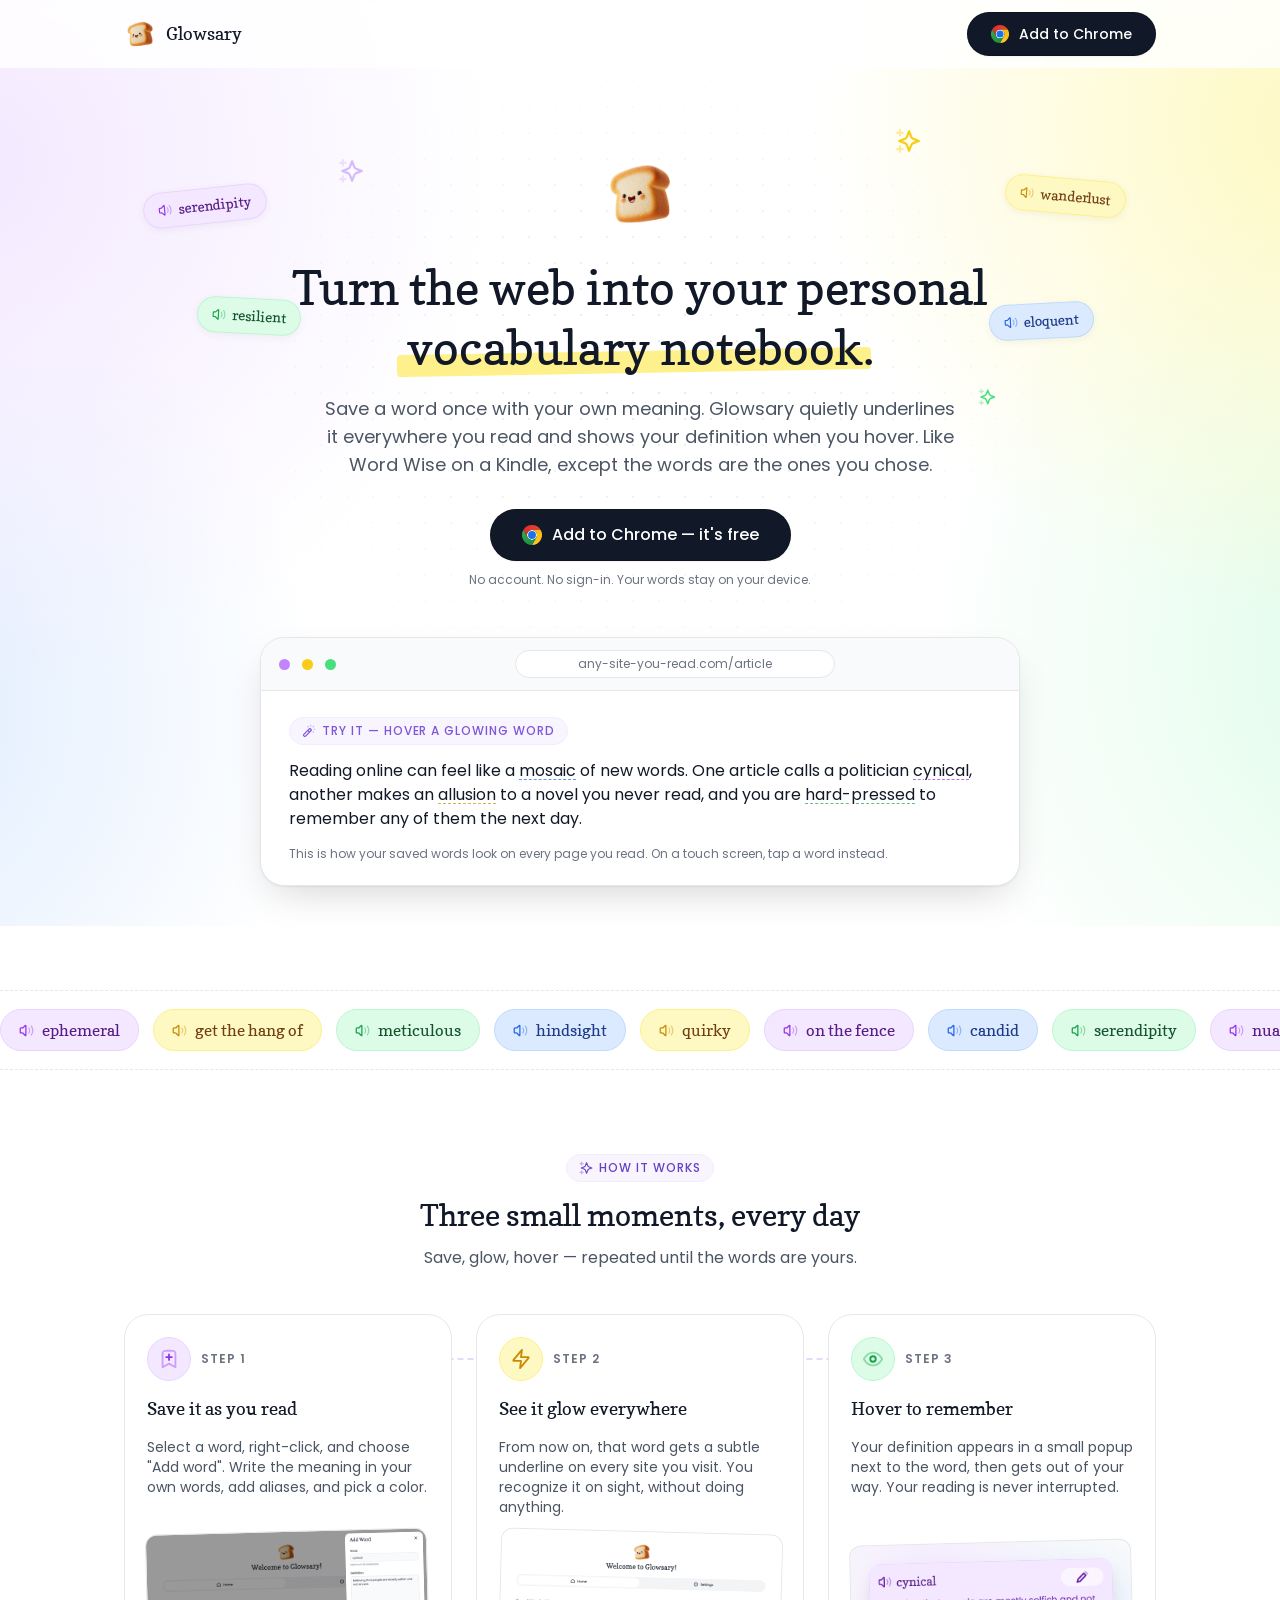
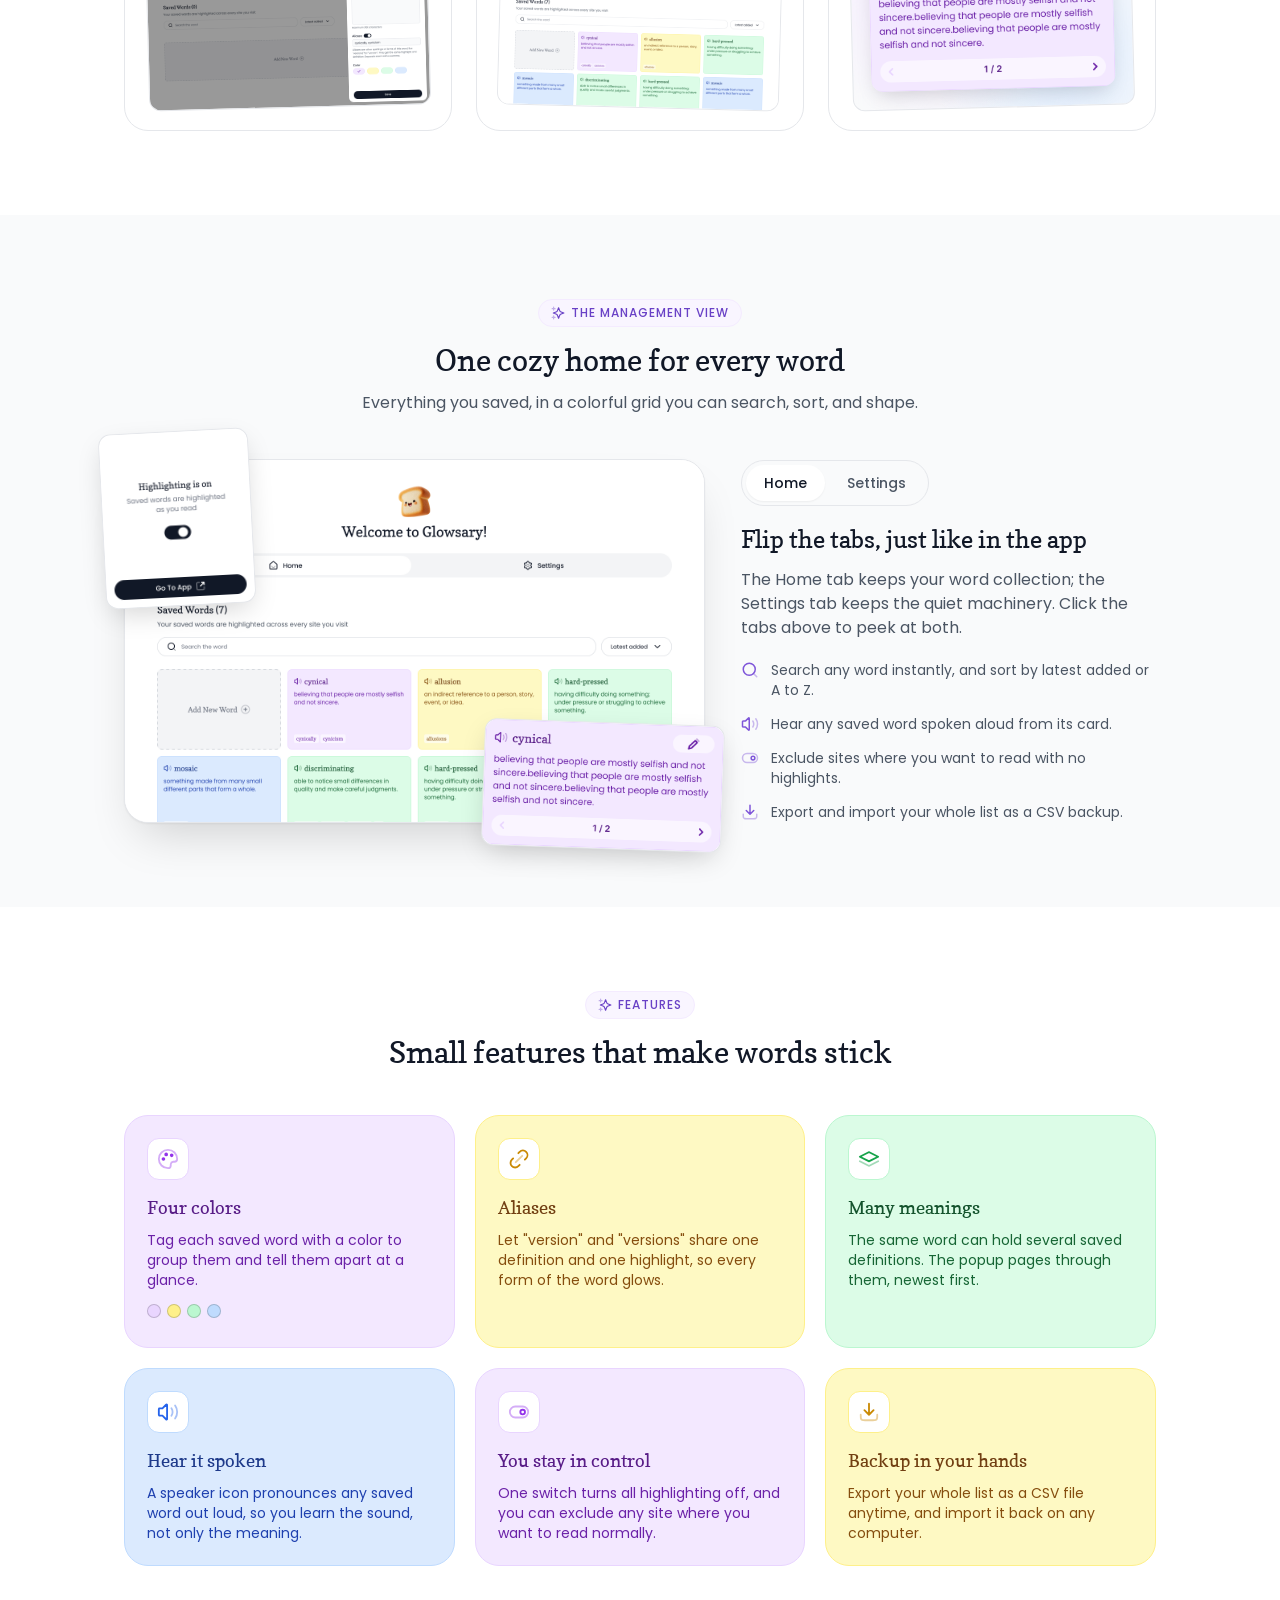
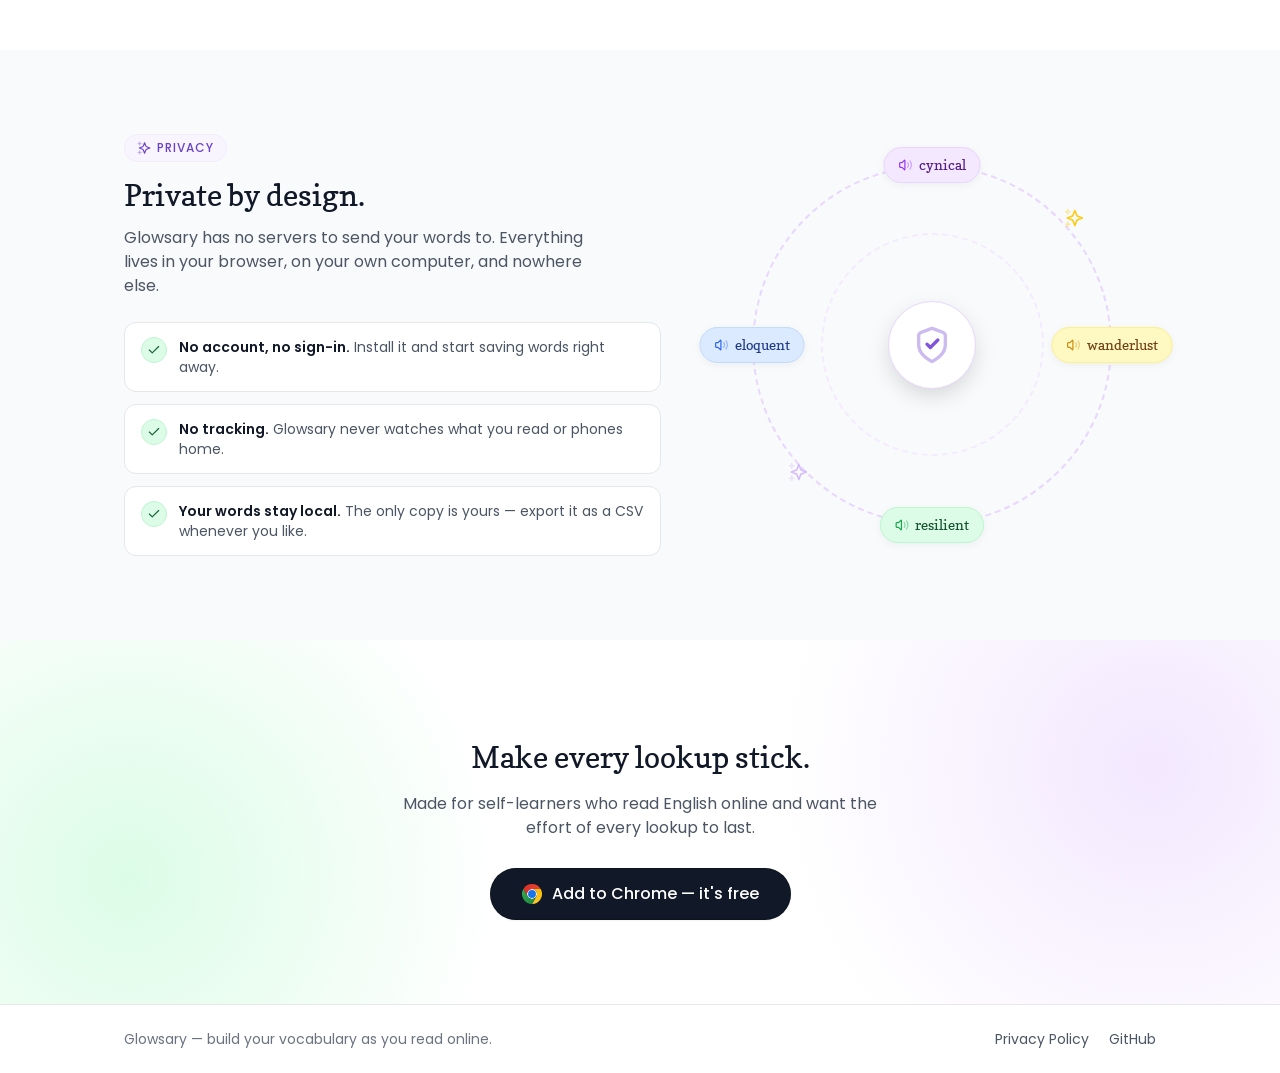
==== commit eee79ef4: "Polish landing page: Chrome logo CTAs, star eyebrows, hi-res mockups, privacy redesign Co-Authored-B" ====
--- a/docs/index.html
+++ b/docs/index.html
@@ -233,9 +233,10 @@
     transition: background 0.2s ease, transform 0.2s ease;
   }
   .btn-primary:hover { background: var(--color-gray-800); transform: translateY(-1px); }
-  .btn-primary .ic { width: 18px; height: 18px; transition: transform 0.2s ease; }
-  .btn-primary:hover .ic { transform: translateX(3px); }
+  .btn-primary .btn-chrome { width: 18px; height: 18px; flex: none; transition: transform 0.3s ease; }
+  .btn-primary:hover .btn-chrome { transform: rotate(180deg); }
   .btn-primary--lg { font-size: var(--font-size-text-md); line-height: var(--line-height-text-md); padding: 14px 32px; }
+  .btn-primary--lg .btn-chrome { width: 20px; height: 20px; }
 
   /* ---- Hero ---- */
   .hero {
@@ -519,7 +520,7 @@
     letter-spacing: 0.08em;
     padding: 4px 12px;
   }
-  .section__eyebrow .ic { width: 14px; height: 14px; }
+  .section__eyebrow svg { flex: none; display: block; }
   .section__title {
     text-align: center;
     font-size: var(--font-size-display-xs);
@@ -707,68 +708,114 @@
   .feature__dot { width: 14px; height: 14px; border-radius: var(--cta); border: 1px solid var(--shadow-skeumorphic-inner-border); }
 
   /* ---- Privacy ---- */
-  .privacy { text-align: center; position: relative; }
-  .privacy__card {
+  .privacy__grid {
+    display: grid;
+    grid-template-columns: 1fr;
+    gap: 48px;
+    align-items: center;
+  }
+  @media (min-width: 880px) { .privacy__grid { grid-template-columns: 6fr 5fr; } }
+  .section__eyebrow--left { justify-content: flex-start; }
+  .privacy__copy h2 {
+    font-size: var(--font-size-display-xs);
+    line-height: var(--line-height-display-xs);
+    margin-top: 14px;
+  }
+  @media (min-width: 768px) {
+    .privacy__copy h2 { font-size: var(--font-size-display-sm); line-height: var(--line-height-display-sm); }
+  }
+  .privacy__copy > p {
+    color: var(--text-tertiary);
+    font-size: var(--font-size-text-md);
+    line-height: var(--line-height-text-md);
+    margin: 12px 0 24px;
+    max-width: 480px;
+  }
+  .privacy__list { list-style: none; margin: 0; padding: 0; display: flex; flex-direction: column; gap: 12px; }
+  .privacy__list li {
+    display: flex;
+    align-items: flex-start;
+    gap: 12px;
+    background: var(--bg-primary);
+    border: 1px solid var(--color-gray-200);
+    border-radius: var(--box);
+    padding: 14px 16px;
+    color: var(--text-tertiary);
+    font-size: var(--font-size-text-sm);
+    line-height: var(--line-height-text-sm);
+    transition: transform 0.25s ease, box-shadow 0.25s ease;
+  }
+  .privacy__list li:hover { transform: translateX(4px); box-shadow: 0 6px 16px -6px var(--shadow-skeumorphic-inner-border); }
+  .privacy__list strong { font-weight: var(--font-weight-semi-bold); color: var(--text-primary); }
+  .privacy__check {
+    width: 26px;
+    height: 26px;
+    flex: none;
+    display: inline-flex;
+    align-items: center;
+    justify-content: center;
+    background: var(--color-green-100);
+    border: 1px solid var(--color-green-200);
+    border-radius: var(--cta);
+    color: var(--color-green-800);
+  }
+  .privacy__check svg { display: block; }
+
+  .privacy__visual {
     position: relative;
-    max-width: 680px;
-    margin: 0 auto;
-    background: var(--color-brand-50);
-    border: 1px solid var(--color-brand-100);
-    border-radius: var(--card-lg);
-    padding: 40px 28px;
-    overflow: hidden;
-  }
-  .privacy__card::before {
-    content: "";
+    width: min(360px, calc(100vw - 96px));
+    aspect-ratio: 1;
+    margin: 16px auto;
+  }
+  .privacy__ring { position: absolute; border-radius: var(--cta); }
+  .privacy__ring--outer { inset: 0; border: 2px dashed var(--color-brand-200); }
+  .privacy__ring--inner { inset: 19%; border: 2px dashed var(--color-brand-100); }
+  .privacy__spin { position: absolute; inset: 0; animation: spin 56s linear infinite; }
+  .privacy__sat {
     position: absolute;
-    inset: 0;
-    background-image: radial-gradient(circle, var(--color-brand-200) 1px, var(--color-base-transparent) 1.5px);
-    background-size: 22px 22px;
-    opacity: 0.5;
-    mask-image: radial-gradient(ellipse 80% 80% at 50% 0%, #000 0, transparent 75%);
-    -webkit-mask-image: radial-gradient(ellipse 80% 80% at 50% 0%, #000 0, transparent 75%);
-  }
+    display: inline-flex;
+    align-items: center;
+    gap: 6px;
+    background: var(--wc-bg-card);
+    border: 1px solid var(--wc-border);
+    border-radius: var(--cta);
+    color: var(--wc-word-text);
+    font-family: var(--font-family-heading);
+    font-size: var(--font-size-text-sm);
+    line-height: var(--line-height-text-sm);
+    padding: 7px 14px;
+    box-shadow: 0 2px 8px 0 var(--shadow-xs);
+    white-space: nowrap;
+    animation: counterspin 56s linear infinite;
+  }
+  .privacy__sat .ic { width: 14px; height: 14px; color: var(--wc-underline); }
+  .privacy__sat--1 { top: 0; left: 50%; translate: -50% -50%; }
+  .privacy__sat--2 { top: 50%; left: 100%; translate: -50% -50%; }
+  .privacy__sat--3 { top: 100%; left: 50%; translate: -50% -50%; }
+  .privacy__sat--4 { top: 50%; left: 0; translate: -50% -50%; }
   .privacy__shield {
-    position: relative;
-    width: 56px;
-    height: 56px;
-    margin: 0 auto 14px;
+    position: absolute;
+    top: 50%;
+    left: 50%;
+    translate: -50% -50%;
+    width: 88px;
+    height: 88px;
     display: flex;
     align-items: center;
     justify-content: center;
-    background: var(--color-base-white);
+    background: var(--bg-primary);
     border: 1px solid var(--color-brand-200);
     border-radius: var(--cta);
     color: var(--color-brand-600);
-    box-shadow: 0 4px 12px 0 var(--shadow-xs);
-  }
-  .privacy__shield .ic { width: 28px; height: 28px; }
-  .privacy__card h2 { position: relative; color: var(--color-brand-700); font-size: var(--font-size-display-xs); line-height: var(--line-height-display-xs); }
-  .privacy__card > p { position: relative; color: var(--text-tertiary); font-size: var(--font-size-text-md); line-height: var(--line-height-text-md); margin: 12px auto 0; max-width: 480px; }
-  .privacy__checks {
-    position: relative;
-    display: flex;
-    flex-wrap: wrap;
-    justify-content: center;
-    gap: 10px 18px;
-    margin-top: 22px;
-    padding: 0;
-    list-style: none;
-  }
-  .privacy__checks li {
-    display: inline-flex;
-    align-items: center;
-    gap: 6px;
-    color: var(--color-brand-700);
-    font-size: var(--font-size-text-sm);
-    line-height: var(--line-height-text-sm);
-    font-weight: var(--font-weight-medium);
-    background: var(--color-base-white);
-    border: 1px solid var(--color-brand-100);
-    border-radius: var(--cta);
-    padding: 6px 14px;
-  }
-  .privacy__checks .ic { width: 15px; height: 15px; color: var(--color-green-600); }
+    box-shadow: 0 8px 24px -4px var(--shadow-skeumorphic-inner-border);
+  }
+  .privacy__shield .ic { width: 40px; height: 40px; }
+  .privacy__spark { position: absolute; color: var(--color-yellow-400); animation: twinkle 3.6s ease-in-out infinite; }
+  .privacy__spark .ic { width: 20px; height: 20px; }
+  .privacy__spark--1 { top: 12%; right: 8%; }
+  .privacy__spark--2 { bottom: 10%; left: 10%; color: var(--color-brand-300); animation-delay: 1.6s; }
+  @keyframes spin { to { transform: rotate(360deg); } }
+  @keyframes counterspin { to { transform: rotate(-360deg); } }
 
   /* ---- Final CTA + footer ---- */
   .closing { position: relative; text-align: center; }
@@ -851,13 +898,6 @@
       <path opacity="0.4" d="M4.5 7V4.5M4.5 4.5V2M4.5 4.5H2M4.5 4.5H7M4.5 22V19.5M4.5 19.5V17M4.5 19.5H2M4.5 19.5H7" stroke="currentColor" stroke-width="2" stroke-linecap="round" stroke-linejoin="round" fill="none"/>
       <path d="M13 3L14.7342 7.50886C15.0162 8.24209 15.1572 8.60871 15.3765 8.91709C15.5708 9.1904 15.8096 9.42919 16.0829 9.62353C16.3913 9.8428 16.7579 9.98381 17.4911 10.2658L22 12L17.4911 13.7342C16.7579 14.0162 16.3913 14.1572 16.0829 14.3765C15.8096 14.5708 15.5708 14.8096 15.3765 15.0829C15.1572 15.3913 15.0162 15.7579 14.7342 16.4911L13 21L11.2658 16.4911C10.9838 15.7579 10.8428 15.3913 10.6235 15.0829C10.4292 14.8096 10.1904 14.5708 9.91709 14.3765C9.60871 14.1572 9.24209 14.0162 8.50886 13.7342L4 12L8.50886 10.2658C9.24209 9.98381 9.60871 9.84281 9.91709 9.62353C10.1904 9.42919 10.4292 9.1904 10.6235 8.91709C10.8428 8.60871 10.9838 8.24209 11.2658 7.50886L13 3Z" stroke="currentColor" stroke-width="2" stroke-linecap="round" stroke-linejoin="round" fill="none"/>
     </g>
-    <g id="i-arrow-right">
-      <path opacity="0.4" d="M4 12H20" stroke="currentColor" stroke-width="2" stroke-linecap="round" stroke-linejoin="round" fill="none"/>
-      <path d="M14 6L20 12L14 18" stroke="currentColor" stroke-width="2" stroke-linecap="round" stroke-linejoin="round" fill="none"/>
-    </g>
-    <g id="i-check">
-      <path d="M20 6L9 17L4 12" stroke="currentColor" stroke-width="2" stroke-linecap="round" stroke-linejoin="round" fill="none"/>
-    </g>
     <g id="i-search">
       <path opacity="0.4" d="M21 20.9999L16.65 16.6499" stroke="currentColor" stroke-width="2" stroke-linecap="round" stroke-linejoin="round" fill="none"/>
       <path d="M11 19C15.4183 19 19 15.4183 19 11C19 6.58172 15.4183 3 11 3C6.58172 3 3 6.58172 3 11C3 15.4183 6.58172 19 11 19Z" stroke="currentColor" stroke-width="2" stroke-linecap="round" stroke-linejoin="round" fill="none"/>
@@ -886,7 +926,7 @@
         <img src="assets/logo.png" alt="Glowsary logo, a smiling slice of bread">
         <span>Glowsary</span>
       </a>
-      <a class="btn-primary" href="#" data-store-link>Add to Chrome<span class="ic"><svg viewBox="0 0 24 24"><use href="#i-arrow-right"/></svg></span></a>
+      <a class="btn-primary" href="#" data-store-link><img class="btn-chrome" src="assets/chrome-logo.svg" alt="">Add to Chrome</a>
     </div>
   </div>
 </div>
@@ -908,7 +948,7 @@
     <h1>Turn the web into your personal <span class="hero__marker">vocabulary&nbsp;notebook</span>.</h1>
     <p class="hero__subline">Save a word once with your own meaning. Glowsary quietly underlines it everywhere you read and shows your definition when you hover. Like Word Wise on a Kindle, except the words are the ones you chose.</p>
     <div class="hero__cta">
-      <a class="btn-primary btn-primary--lg" href="#" data-store-link>Add to Chrome — it's free<span class="ic"><svg viewBox="0 0 24 24"><use href="#i-arrow-right"/></svg></span></a>
+      <a class="btn-primary btn-primary--lg" href="#" data-store-link><img class="btn-chrome" src="assets/chrome-logo.svg" alt="">Add to Chrome — it's free</a>
       <p class="hero__cta-hint">No account. No sign-in. Your words stay on your device.</p>
     </div>
 
@@ -956,7 +996,7 @@
 
   <section class="section">
     <div class="container">
-      <div class="section__eyebrow reveal"><span><span class="ic"><svg viewBox="0 0 24 24"><use href="#i-zap"/></svg></span>How it works</span></div>
+      <div class="section__eyebrow reveal"><span><svg width="14" height="14" viewBox="0 0 24 24" fill="none" aria-hidden="true"><path opacity="0.4" d="M4.5 7V4.5M4.5 4.5V2M4.5 4.5H2M4.5 4.5H7M4.5 22V19.5M4.5 19.5V17M4.5 19.5H2M4.5 19.5H7" stroke="currentColor" stroke-width="2" stroke-linecap="round" stroke-linejoin="round"/><path d="M13 3L14.7342 7.50886C15.0162 8.24209 15.1572 8.60871 15.3765 8.91709C15.5708 9.1904 15.8096 9.42919 16.0829 9.62353C16.3913 9.8428 16.7579 9.98381 17.4911 10.2658L22 12L17.4911 13.7342C16.7579 14.0162 16.3913 14.1572 16.0829 14.3765C15.8096 14.5708 15.5708 14.8096 15.3765 15.0829C15.1572 15.3913 15.0162 15.7579 14.7342 16.4911L13 21L11.2658 16.4911C10.9838 15.7579 10.8428 15.3913 10.6235 15.0829C10.4292 14.8096 10.1904 14.5708 9.91709 14.3765C9.60871 14.1572 9.24209 14.0162 8.50886 13.7342L4 12L8.50886 10.2658C9.24209 9.98381 9.60871 9.84281 9.91709 9.62353C10.1904 9.42919 10.4292 9.1904 10.6235 8.91709C10.8428 8.60871 10.9838 8.24209 11.2658 7.50886L13 3Z" stroke="currentColor" stroke-width="2" stroke-linecap="round" stroke-linejoin="round"/></svg>How it works</span></div>
       <h2 class="section__title reveal">Three small moments, every day</h2>
       <p class="section__subtitle reveal">Save, glow, hover — repeated until the words are yours.</p>
       <div class="steps">
@@ -967,7 +1007,7 @@
           </div>
           <h3>Save it as you read</h3>
           <p>Select a word, right-click, and choose "Add word". Write the meaning in your own words, add aliases, and pick a color.</p>
-          <div class="step__shot"><img src="assets/figma-add-word.png" alt="The Add Word panel from the Glowsary design, with fields for the word, your definition, aliases, and a four-color picker" loading="lazy"></div>
+          <div class="step__shot"><img src="assets/figma-add-word@2x.png" alt="The Add Word panel from the Glowsary design, with fields for the word, your definition, aliases, and a four-color picker" loading="lazy"></div>
         </div>
         <div class="step reveal wc-yellow">
           <div class="step__badge-row">
@@ -976,7 +1016,7 @@
           </div>
           <h3>See it glow everywhere</h3>
           <p>From now on, that word gets a subtle underline on every site you visit. You recognize it on sight, without doing anything.</p>
-          <div class="step__shot"><img src="assets/figma-home.png" alt="The Glowsary home page design showing a grid of saved words on pastel colored cards" loading="lazy"></div>
+          <div class="step__shot"><img src="assets/figma-home@2x.png" alt="The Glowsary home page design showing a grid of saved words on pastel colored cards" loading="lazy"></div>
         </div>
         <div class="step reveal wc-green">
           <div class="step__badge-row">
@@ -985,7 +1025,7 @@
           </div>
           <h3>Hover to remember</h3>
           <p>Your definition appears in a small popup next to the word, then gets out of your way. Your reading is never interrupted.</p>
-          <div class="step__shot step__shot--pad"><img src="assets/figma-popup.png" alt="The definition popup design showing a saved word with its definition, a speaker icon, and an edit button" loading="lazy"></div>
+          <div class="step__shot step__shot--pad"><img src="assets/figma-popup@4x.png" alt="The definition popup design showing a saved word with its definition, a speaker icon, and an edit button" loading="lazy"></div>
         </div>
       </div>
     </div>
@@ -993,21 +1033,21 @@
 
   <section class="section section--alt">
     <div class="container">
-      <div class="section__eyebrow reveal"><span><span class="ic"><svg viewBox="0 0 24 24"><use href="#i-search"/></svg></span>The management view</span></div>
+      <div class="section__eyebrow reveal"><span><svg width="14" height="14" viewBox="0 0 24 24" fill="none" aria-hidden="true"><path opacity="0.4" d="M4.5 7V4.5M4.5 4.5V2M4.5 4.5H2M4.5 4.5H7M4.5 22V19.5M4.5 19.5V17M4.5 19.5H2M4.5 19.5H7" stroke="currentColor" stroke-width="2" stroke-linecap="round" stroke-linejoin="round"/><path d="M13 3L14.7342 7.50886C15.0162 8.24209 15.1572 8.60871 15.3765 8.91709C15.5708 9.1904 15.8096 9.42919 16.0829 9.62353C16.3913 9.8428 16.7579 9.98381 17.4911 10.2658L22 12L17.4911 13.7342C16.7579 14.0162 16.3913 14.1572 16.0829 14.3765C15.8096 14.5708 15.5708 14.8096 15.3765 15.0829C15.1572 15.3913 15.0162 15.7579 14.7342 16.4911L13 21L11.2658 16.4911C10.9838 15.7579 10.8428 15.3913 10.6235 15.0829C10.4292 14.8096 10.1904 14.5708 9.91709 14.3765C9.60871 14.1572 9.24209 14.0162 8.50886 13.7342L4 12L8.50886 10.2658C9.24209 9.98381 9.60871 9.84281 9.91709 9.62353C10.1904 9.42919 10.4292 9.1904 10.6235 8.91709C10.8428 8.60871 10.9838 8.24209 11.2658 7.50886L13 3Z" stroke="currentColor" stroke-width="2" stroke-linecap="round" stroke-linejoin="round"/></svg>The management view</span></div>
       <h2 class="section__title reveal">One cozy home for every word</h2>
       <p class="section__subtitle reveal">Everything you saved, in a colorful grid you can search, sort, and shape.</p>
       <div class="showcase">
         <div class="showcase__stage reveal">
           <div class="showcase__frame">
-            <img id="showcaseImage" src="assets/figma-home.png" alt="The Glowsary management view design, Home tab, with a grid of saved word cards in four pastel colors">
+            <img id="showcaseImage" src="assets/figma-home@2x.png" alt="The Glowsary management view design, Home tab, with a grid of saved word cards in four pastel colors">
           </div>
-          <span class="showcase__float showcase__float--popup" aria-hidden="true"><img src="assets/figma-popup.png" alt=""></span>
-          <span class="showcase__float showcase__float--toolbar" aria-hidden="true"><img src="assets/figma-toolbar.png" alt=""></span>
+          <span class="showcase__float showcase__float--popup" aria-hidden="true"><img src="assets/figma-popup@4x.png" alt=""></span>
+          <span class="showcase__float showcase__float--toolbar" aria-hidden="true"><img src="assets/figma-toolbar@2x.png" alt=""></span>
         </div>
         <div class="showcase__panel reveal">
           <div class="showcase__tabs" role="tablist" aria-label="Management view tabs">
-            <button class="showcase__tab" id="tabHome" role="tab" aria-selected="true" data-shot="assets/figma-home.png" data-alt="The Glowsary management view design, Home tab, with a grid of saved word cards in four pastel colors">Home</button>
-            <button class="showcase__tab" id="tabSettings" role="tab" aria-selected="false" data-shot="assets/figma-settings.png" data-alt="The Glowsary management view design, Settings tab, with the excluded sites list and CSV backup buttons">Settings</button>
+            <button class="showcase__tab" id="tabHome" role="tab" aria-selected="true" data-shot="assets/figma-home@2x.png" data-alt="The Glowsary management view design, Home tab, with a grid of saved word cards in four pastel colors">Home</button>
+            <button class="showcase__tab" id="tabSettings" role="tab" aria-selected="false" data-shot="assets/figma-settings@2x.png" data-alt="The Glowsary management view design, Settings tab, with the excluded sites list and CSV backup buttons">Settings</button>
           </div>
           <h3>Flip the tabs, just like in the app</h3>
           <p>The Home tab keeps your word collection; the Settings tab keeps the quiet machinery. Click the tabs above to peek at both.</p>
@@ -1024,7 +1064,7 @@
 
   <section class="section">
     <div class="container">
-      <div class="section__eyebrow reveal"><span><span class="ic"><svg viewBox="0 0 24 24"><use href="#i-star"/></svg></span>Features</span></div>
+      <div class="section__eyebrow reveal"><span><svg width="14" height="14" viewBox="0 0 24 24" fill="none" aria-hidden="true"><path opacity="0.4" d="M4.5 7V4.5M4.5 4.5V2M4.5 4.5H2M4.5 4.5H7M4.5 22V19.5M4.5 19.5V17M4.5 19.5H2M4.5 19.5H7" stroke="currentColor" stroke-width="2" stroke-linecap="round" stroke-linejoin="round"/><path d="M13 3L14.7342 7.50886C15.0162 8.24209 15.1572 8.60871 15.3765 8.91709C15.5708 9.1904 15.8096 9.42919 16.0829 9.62353C16.3913 9.8428 16.7579 9.98381 17.4911 10.2658L22 12L17.4911 13.7342C16.7579 14.0162 16.3913 14.1572 16.0829 14.3765C15.8096 14.5708 15.5708 14.8096 15.3765 15.0829C15.1572 15.3913 15.0162 15.7579 14.7342 16.4911L13 21L11.2658 16.4911C10.9838 15.7579 10.8428 15.3913 10.6235 15.0829C10.4292 14.8096 10.1904 14.5708 9.91709 14.3765C9.60871 14.1572 9.24209 14.0162 8.50886 13.7342L4 12L8.50886 10.2658C9.24209 9.98381 9.60871 9.84281 9.91709 9.62353C10.1904 9.42919 10.4292 9.1904 10.6235 8.91709C10.8428 8.60871 10.9838 8.24209 11.2658 7.50886L13 3Z" stroke="currentColor" stroke-width="2" stroke-linecap="round" stroke-linejoin="round"/></svg>Features</span></div>
       <h2 class="section__title reveal">Small features that make words stick</h2>
       <div class="features">
         <div class="feature reveal wc-purple">
@@ -1069,15 +1109,30 @@
 
   <section class="section section--alt privacy">
     <div class="container">
-      <div class="privacy__card reveal">
-        <span class="privacy__shield"><span class="ic"><svg viewBox="0 0 24 24"><use href="#i-shield"/></svg></span></span>
-        <h2>Private by design.</h2>
-        <p>Everything is stored on your own device. No account, no sign-in, no tracking. Your words never leave your computer.</p>
-        <ul class="privacy__checks">
-          <li><span class="ic"><svg viewBox="0 0 24 24"><use href="#i-check"/></svg></span>No account</li>
-          <li><span class="ic"><svg viewBox="0 0 24 24"><use href="#i-check"/></svg></span>No tracking</li>
-          <li><span class="ic"><svg viewBox="0 0 24 24"><use href="#i-check"/></svg></span>Words stay local</li>
-        </ul>
+      <div class="privacy__grid">
+        <div class="privacy__copy reveal">
+          <div class="section__eyebrow section__eyebrow--left"><span><svg width="14" height="14" viewBox="0 0 24 24" fill="none" aria-hidden="true"><path opacity="0.4" d="M4.5 7V4.5M4.5 4.5V2M4.5 4.5H2M4.5 4.5H7M4.5 22V19.5M4.5 19.5V17M4.5 19.5H2M4.5 19.5H7" stroke="currentColor" stroke-width="2" stroke-linecap="round" stroke-linejoin="round"/><path d="M13 3L14.7342 7.50886C15.0162 8.24209 15.1572 8.60871 15.3765 8.91709C15.5708 9.1904 15.8096 9.42919 16.0829 9.62353C16.3913 9.8428 16.7579 9.98381 17.4911 10.2658L22 12L17.4911 13.7342C16.7579 14.0162 16.3913 14.1572 16.0829 14.3765C15.8096 14.5708 15.5708 14.8096 15.3765 15.0829C15.1572 15.3913 15.0162 15.7579 14.7342 16.4911L13 21L11.2658 16.4911C10.9838 15.7579 10.8428 15.3913 10.6235 15.0829C10.4292 14.8096 10.1904 14.5708 9.91709 14.3765C9.60871 14.1572 9.24209 14.0162 8.50886 13.7342L4 12L8.50886 10.2658C9.24209 9.98381 9.60871 9.84281 9.91709 9.62353C10.1904 9.42919 10.4292 9.1904 10.6235 8.91709C10.8428 8.60871 10.9838 8.24209 11.2658 7.50886L13 3Z" stroke="currentColor" stroke-width="2" stroke-linecap="round" stroke-linejoin="round"/></svg>Privacy</span></div>
+          <h2>Private by design.</h2>
+          <p>Glowsary has no servers to send your words to. Everything lives in your browser, on your own computer, and nowhere else.</p>
+          <ul class="privacy__list">
+            <li><span class="privacy__check"><svg width="14" height="14" viewBox="0 0 24 24" fill="none" aria-hidden="true"><path d="M20 6L9 17L4 12" stroke="currentColor" stroke-width="2" stroke-linecap="round" stroke-linejoin="round"/></svg></span><span><strong>No account, no sign-in.</strong> Install it and start saving words right away.</span></li>
+            <li><span class="privacy__check"><svg width="14" height="14" viewBox="0 0 24 24" fill="none" aria-hidden="true"><path d="M20 6L9 17L4 12" stroke="currentColor" stroke-width="2" stroke-linecap="round" stroke-linejoin="round"/></svg></span><span><strong>No tracking.</strong> Glowsary never watches what you read or phones home.</span></li>
+            <li><span class="privacy__check"><svg width="14" height="14" viewBox="0 0 24 24" fill="none" aria-hidden="true"><path d="M20 6L9 17L4 12" stroke="currentColor" stroke-width="2" stroke-linecap="round" stroke-linejoin="round"/></svg></span><span><strong>Your words stay local.</strong> The only copy is yours — export it as a CSV whenever you like.</span></li>
+          </ul>
+        </div>
+        <div class="privacy__visual reveal" aria-hidden="true">
+          <span class="privacy__ring privacy__ring--outer"></span>
+          <span class="privacy__ring privacy__ring--inner"></span>
+          <div class="privacy__spin">
+            <span class="privacy__sat privacy__sat--1 wc-purple"><span class="ic"><svg viewBox="0 0 24 24"><use href="#i-volume"/></svg></span>cynical</span>
+            <span class="privacy__sat privacy__sat--2 wc-yellow"><span class="ic"><svg viewBox="0 0 24 24"><use href="#i-volume"/></svg></span>wanderlust</span>
+            <span class="privacy__sat privacy__sat--3 wc-green"><span class="ic"><svg viewBox="0 0 24 24"><use href="#i-volume"/></svg></span>resilient</span>
+            <span class="privacy__sat privacy__sat--4 wc-blue"><span class="ic"><svg viewBox="0 0 24 24"><use href="#i-volume"/></svg></span>eloquent</span>
+          </div>
+          <span class="privacy__shield"><span class="ic"><svg viewBox="0 0 24 24"><use href="#i-shield"/></svg></span></span>
+          <span class="privacy__spark privacy__spark--1"><span class="ic"><svg viewBox="0 0 24 24"><use href="#i-star"/></svg></span></span>
+          <span class="privacy__spark privacy__spark--2"><span class="ic"><svg viewBox="0 0 24 24"><use href="#i-star"/></svg></span></span>
+        </div>
       </div>
     </div>
   </section>
@@ -1087,7 +1142,7 @@
     <div class="container">
       <h2 class="section__title reveal">Make every lookup stick.</h2>
       <p class="closing__line reveal">Made for self-learners who read English online and want the effort of every lookup to last.</p>
-      <a class="btn-primary btn-primary--lg reveal" href="#" data-store-link>Add to Chrome — it's free<span class="ic"><svg viewBox="0 0 24 24"><use href="#i-arrow-right"/></svg></span></a>
+      <a class="btn-primary btn-primary--lg reveal" href="#" data-store-link><img class="btn-chrome" src="assets/chrome-logo.svg" alt="">Add to Chrome — it's free</a>
     </div>
   </section>
 </main>
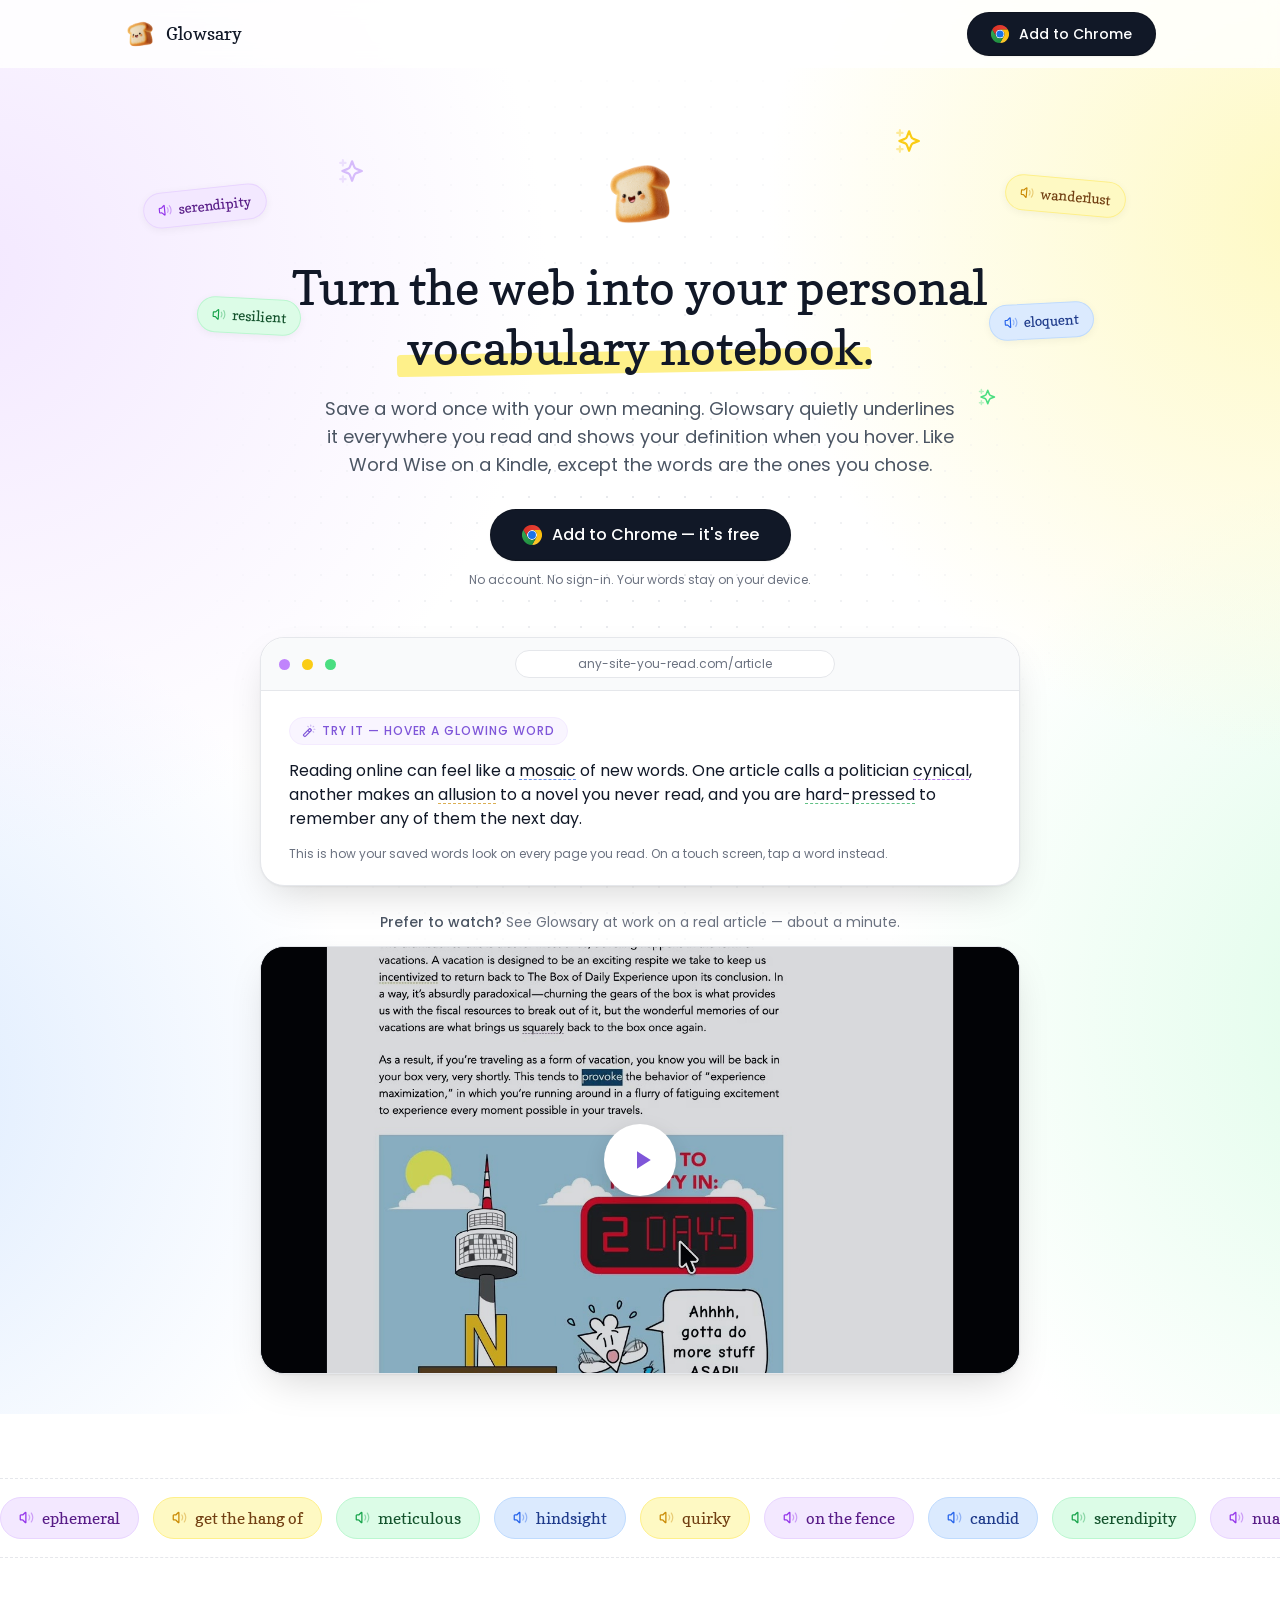
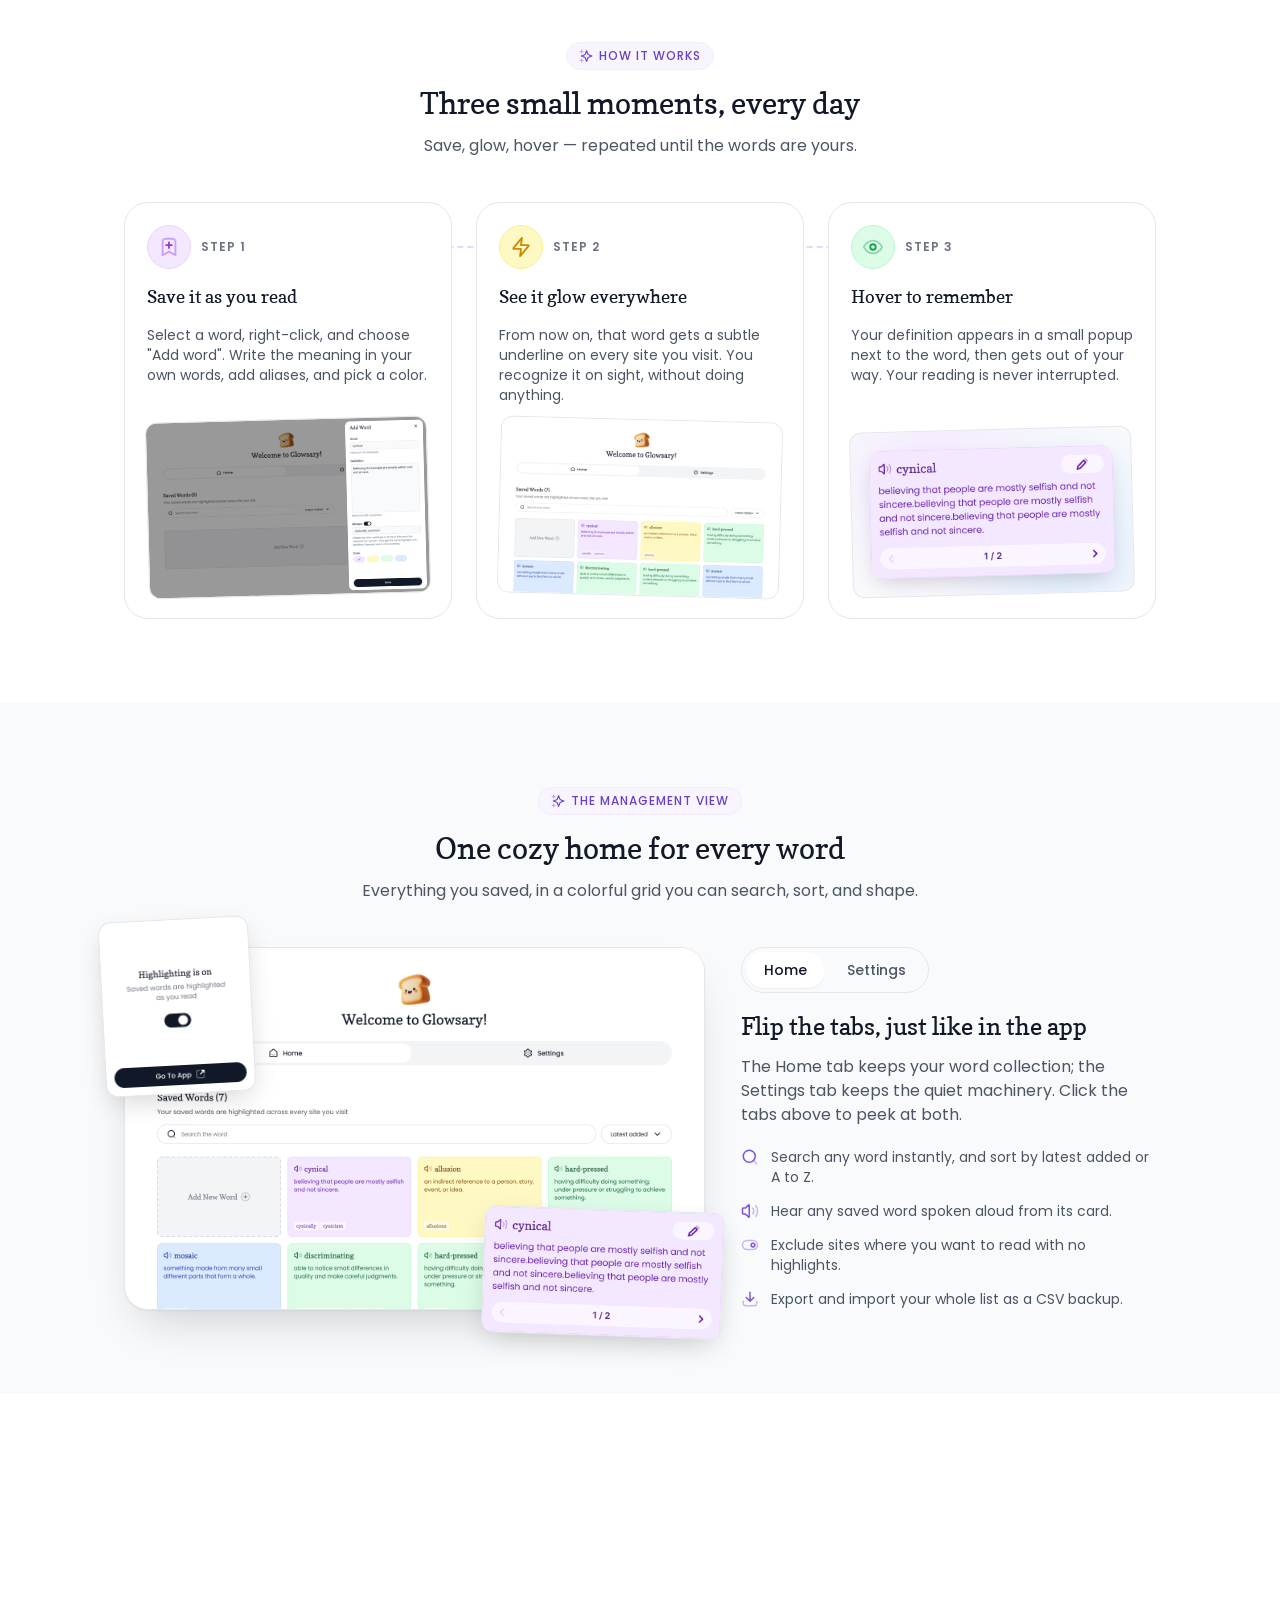
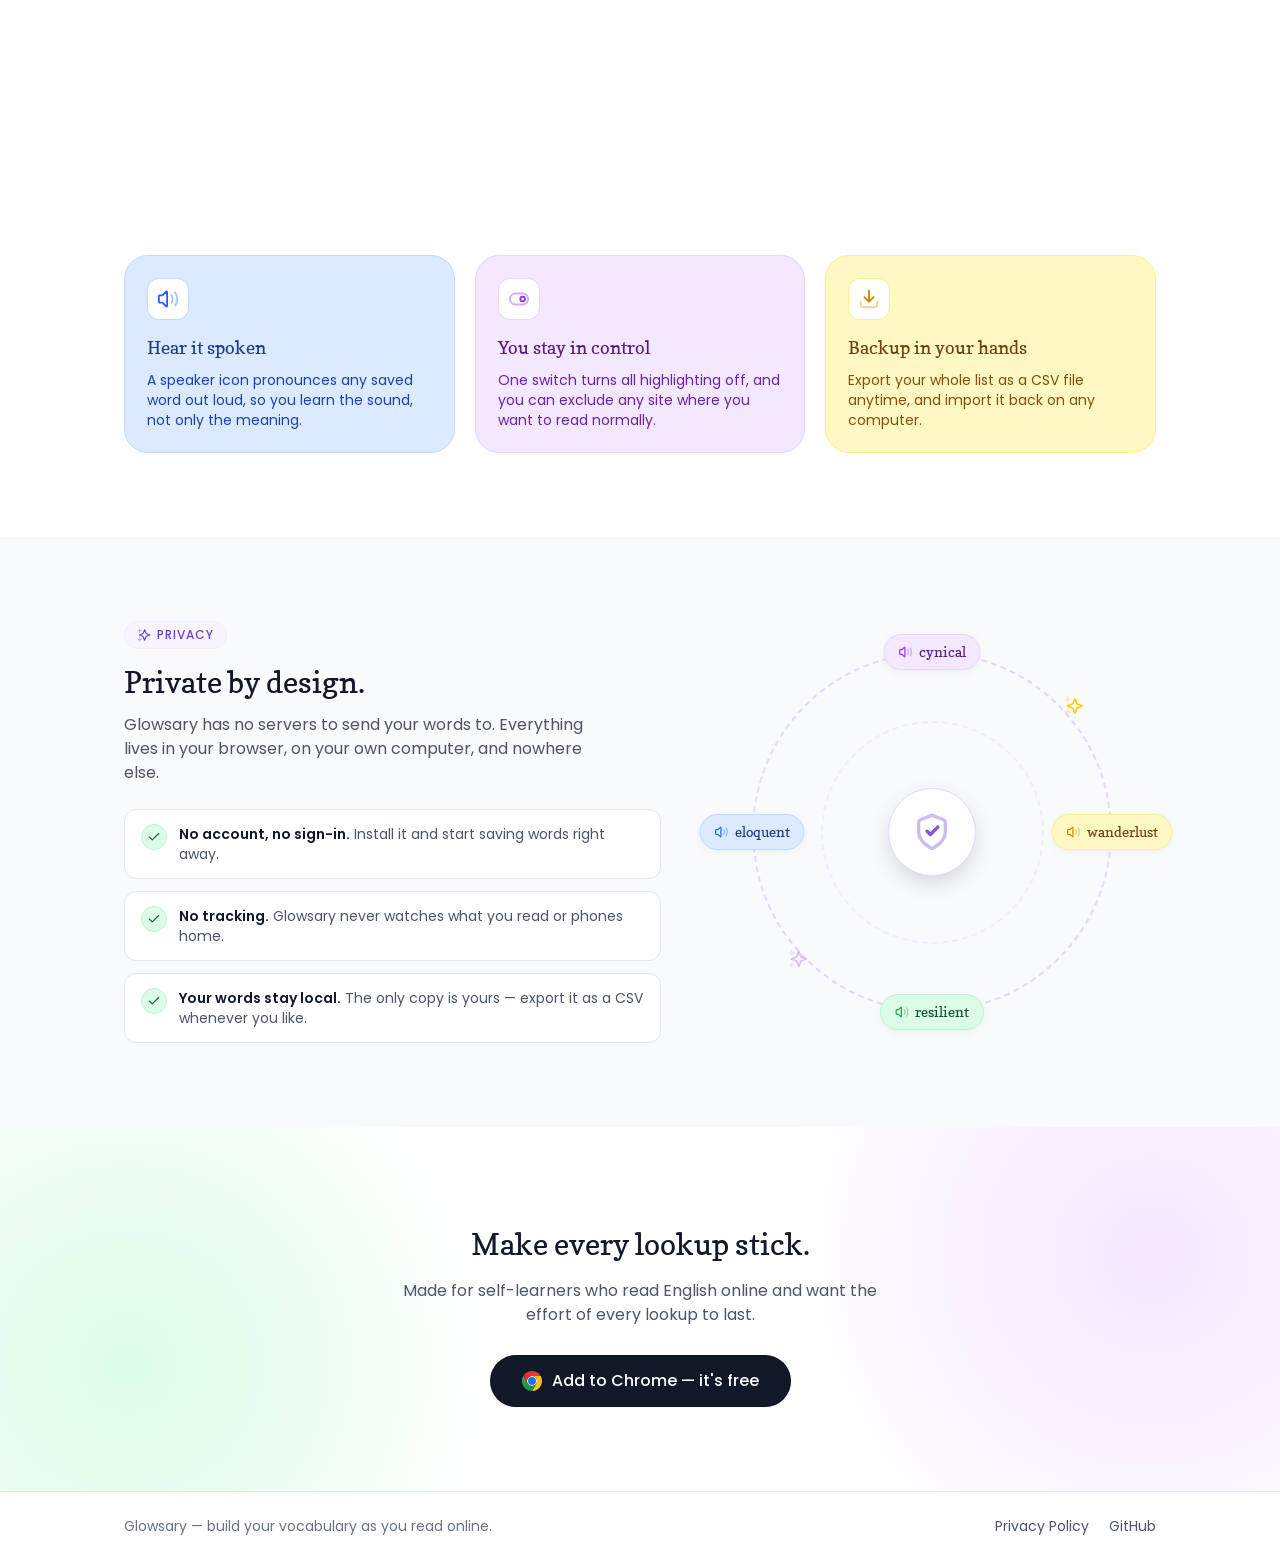
==== commit 5846ebef: "Add click-to-play demo video to landing page hero Embed the YouTube product walkthrough below the in" ====
--- a/docs/index.html
+++ b/docs/index.html
@@ -462,6 +462,76 @@
   .demo-pop__icon { width: 18px; height: 18px; flex: none; color: var(--wc-underline); }
   .demo-pop__icon svg { display: block; width: 100%; height: 100%; }
   .demo-pop__def { margin: 0; color: var(--wc-subtext); font-size: var(--font-size-text-xs); line-height: var(--line-height-text-xs); }
+
+  /* ---- Hero video (real product footage, click to play) ---- */
+  .hero__video { margin: 26px auto 0; max-width: 760px; }
+  .hero__video-caption {
+    color: var(--text-quaternary);
+    font-size: var(--font-size-text-sm);
+    line-height: var(--line-height-text-sm);
+    margin: 0 0 14px;
+  }
+  .hero__video-caption strong { color: var(--text-tertiary); font-weight: var(--font-weight-medium); }
+  .video-frame {
+    position: relative;
+    width: 100%;
+    aspect-ratio: 16 / 9;
+    border: 1px solid var(--color-gray-200);
+    border-radius: var(--card-lg);
+    overflow: hidden;
+    background: var(--bg-primary-solid);
+    box-shadow: 0 1px 2px 0 var(--shadow-xs), 0 16px 40px -12px var(--shadow-skeumorphic-inner-border);
+  }
+  .video-facade {
+    position: absolute;
+    inset: 0;
+    width: 100%;
+    height: 100%;
+    margin: 0;
+    padding: 0;
+    border: 0;
+    background: none;
+    cursor: pointer;
+    display: block;
+  }
+  .video-facade img {
+    position: absolute;
+    inset: 0;
+    width: 100%;
+    height: 100%;
+    object-fit: cover;
+    transition: transform 0.4s ease;
+  }
+  .video-facade::after {
+    content: "";
+    position: absolute;
+    inset: 0;
+    background: color-mix(in srgb, var(--color-gray-900) 16%, var(--color-base-transparent));
+    transition: background 0.25s ease;
+  }
+  .video-facade:hover img, .video-facade:focus-visible img { transform: scale(1.04); }
+  .video-facade:hover::after, .video-facade:focus-visible::after { background: color-mix(in srgb, var(--color-gray-900) 6%, var(--color-base-transparent)); }
+  .video-facade__play {
+    position: absolute;
+    top: 50%;
+    left: 50%;
+    translate: -50% -50%;
+    scale: 1;
+    z-index: 1;
+    width: 72px;
+    height: 72px;
+    display: flex;
+    align-items: center;
+    justify-content: center;
+    background: var(--color-base-white);
+    border-radius: var(--cta);
+    color: var(--color-brand-600);
+    box-shadow: 0 8px 24px -4px var(--shadow-skeumorphic-inner-border);
+    transition: scale 0.25s ease;
+  }
+  .video-facade__play svg { width: 30px; height: 30px; margin-left: 3px; display: block; }
+  .video-facade:hover .video-facade__play, .video-facade:focus-visible .video-facade__play { scale: 1.08; }
+  .video-frame__iframe { position: absolute; inset: 0; width: 100%; height: 100%; border: 0; }
 
   /* ---- Word marquee ---- */
   .marquee {
@@ -975,6 +1045,16 @@
         <p class="demo__hint">This is how your saved words look on every page you read. On a touch screen, tap a word instead.</p>
       </div>
     </div>
+
+    <div class="hero__video reveal">
+      <p class="hero__video-caption"><strong>Prefer to watch?</strong> See Glowsary at work on a real article — about a minute.</p>
+      <div class="video-frame" data-video="1bxnTHSs1WA">
+        <button type="button" class="video-facade" aria-label="Play the Glowsary demo video">
+          <img src="assets/video-thumb.jpg" alt="Glowsary underlining saved words on a real web article" loading="lazy" width="1280" height="720">
+          <span class="video-facade__play" aria-hidden="true"><svg viewBox="0 0 24 24" fill="currentColor"><path d="M8 5v14l11-7z"/></svg></span>
+        </button>
+      </div>
+    </div>
   </section>
 
   <div class="marquee" aria-hidden="true">
@@ -1257,6 +1337,22 @@
     document.addEventListener("click", function (event) {
       if (!event.target.closest(".demo-word")) { closeAll(null); }
     });
+
+    // Hero video: load the YouTube embed only after the user clicks play.
+    var videoFrame = document.querySelector(".video-frame[data-video]");
+    if (videoFrame) {
+      var facade = videoFrame.querySelector(".video-facade");
+      facade.addEventListener("click", function () {
+        var id = videoFrame.getAttribute("data-video");
+        var iframe = document.createElement("iframe");
+        iframe.className = "video-frame__iframe";
+        iframe.src = "https://www.youtube-nocookie.com/embed/" + id + "?autoplay=1&rel=0";
+        iframe.title = "Glowsary demo video";
+        iframe.allow = "accelerometer; autoplay; clipboard-write; encrypted-media; gyroscope; picture-in-picture; web-share";
+        iframe.setAttribute("allowfullscreen", "");
+        facade.replaceWith(iframe);
+      });
+    }
   })();
 </script>
 
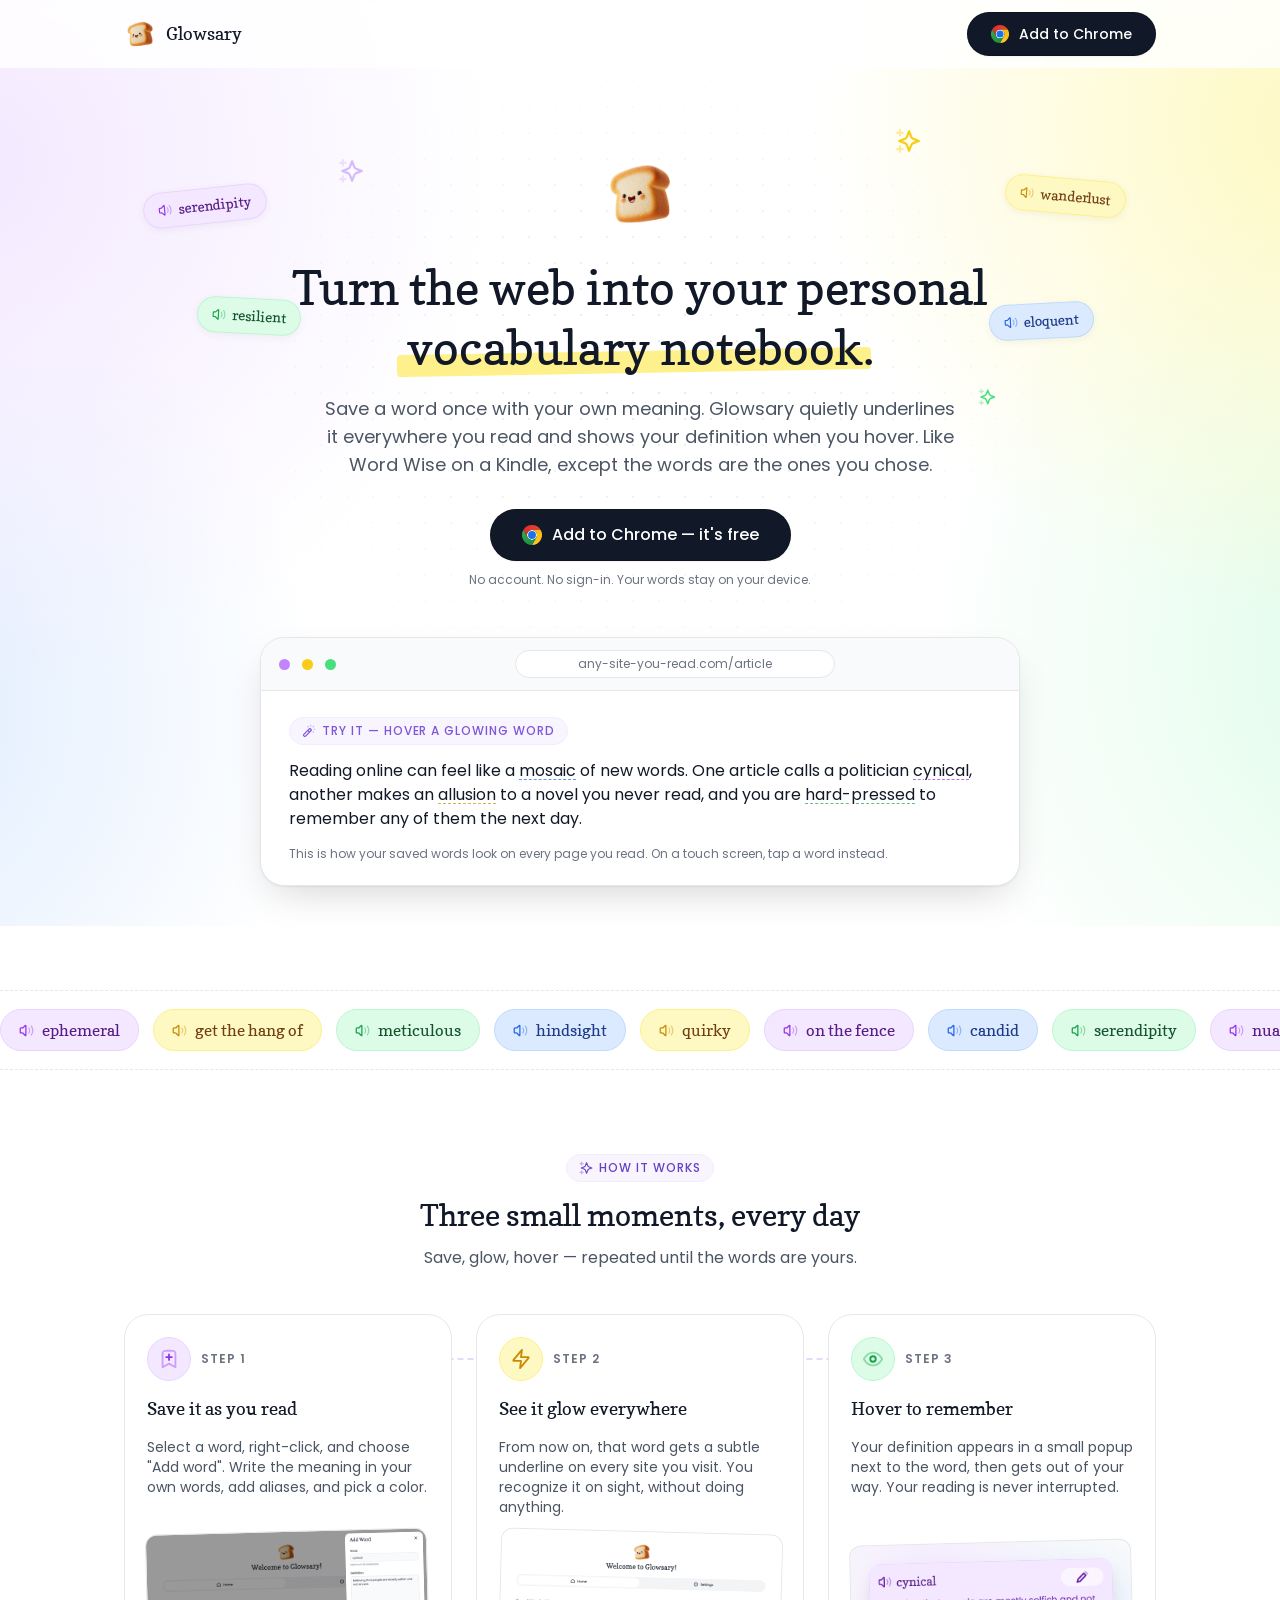
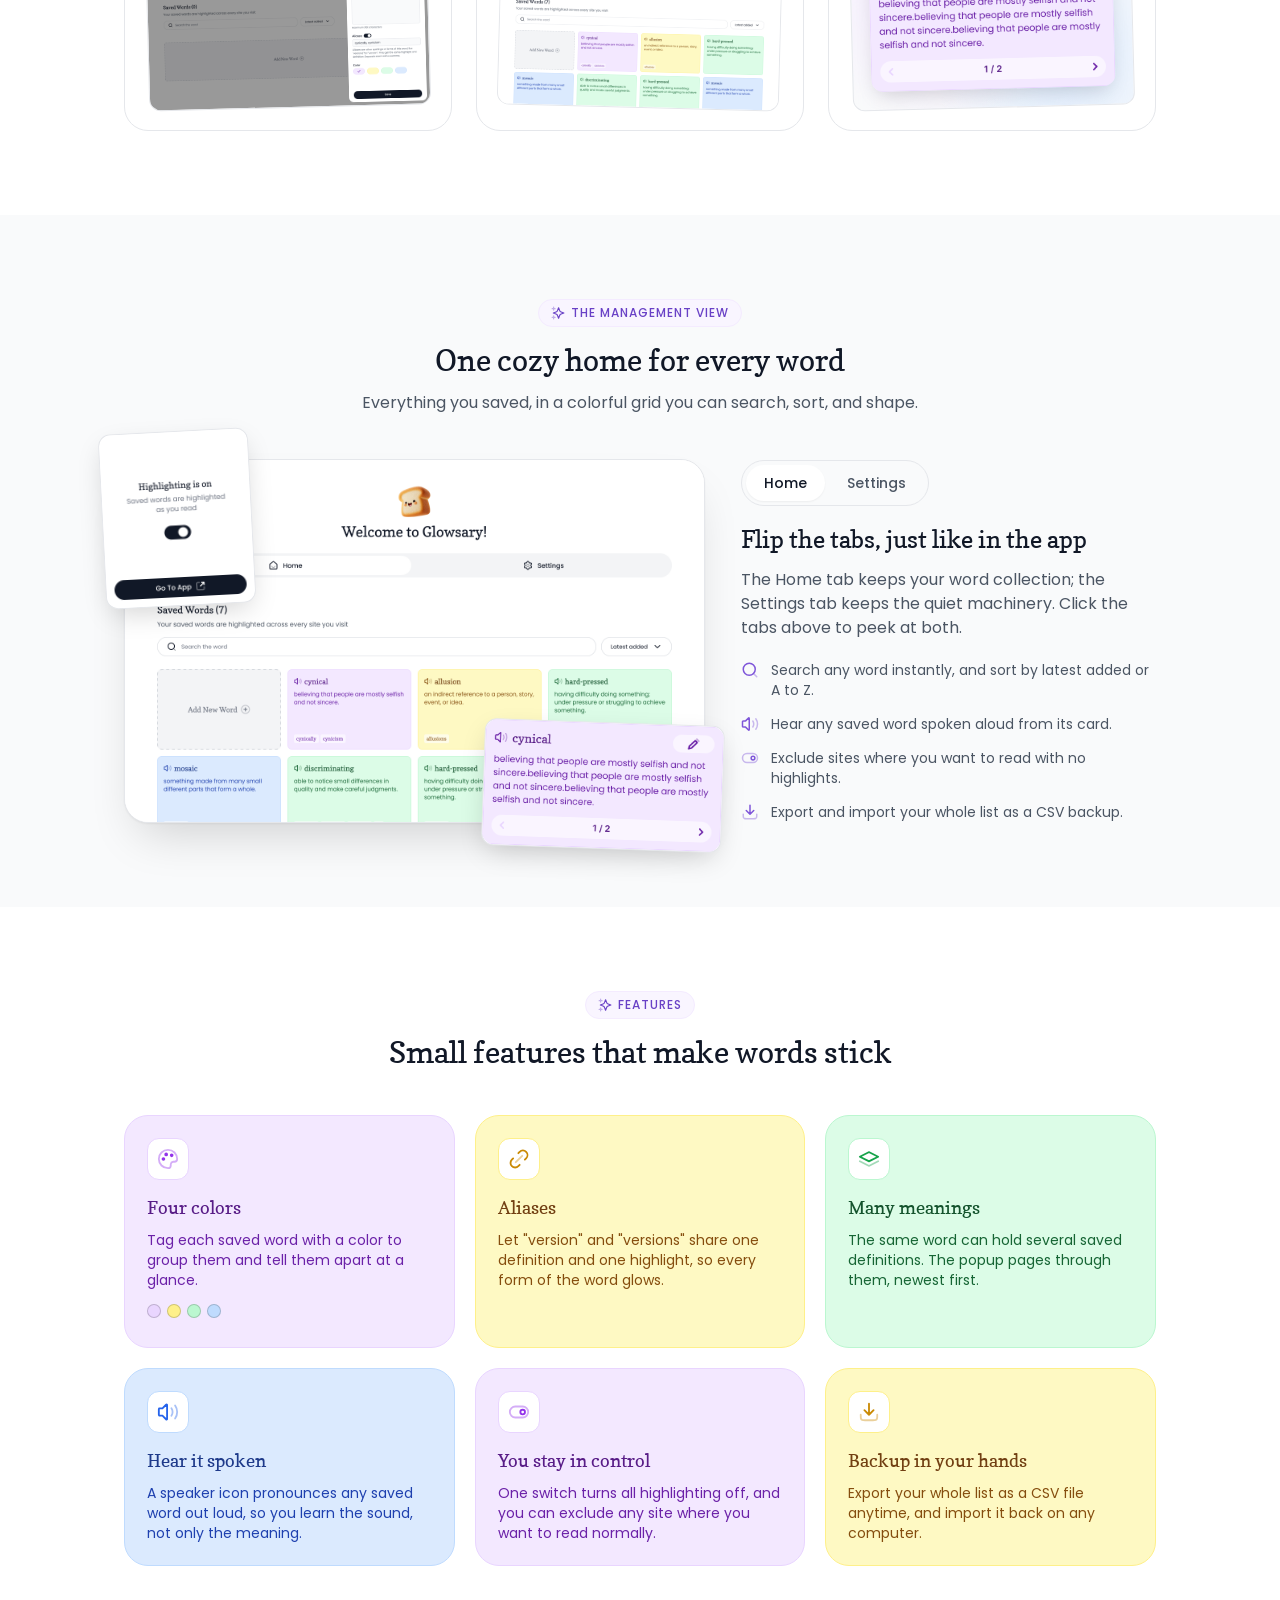
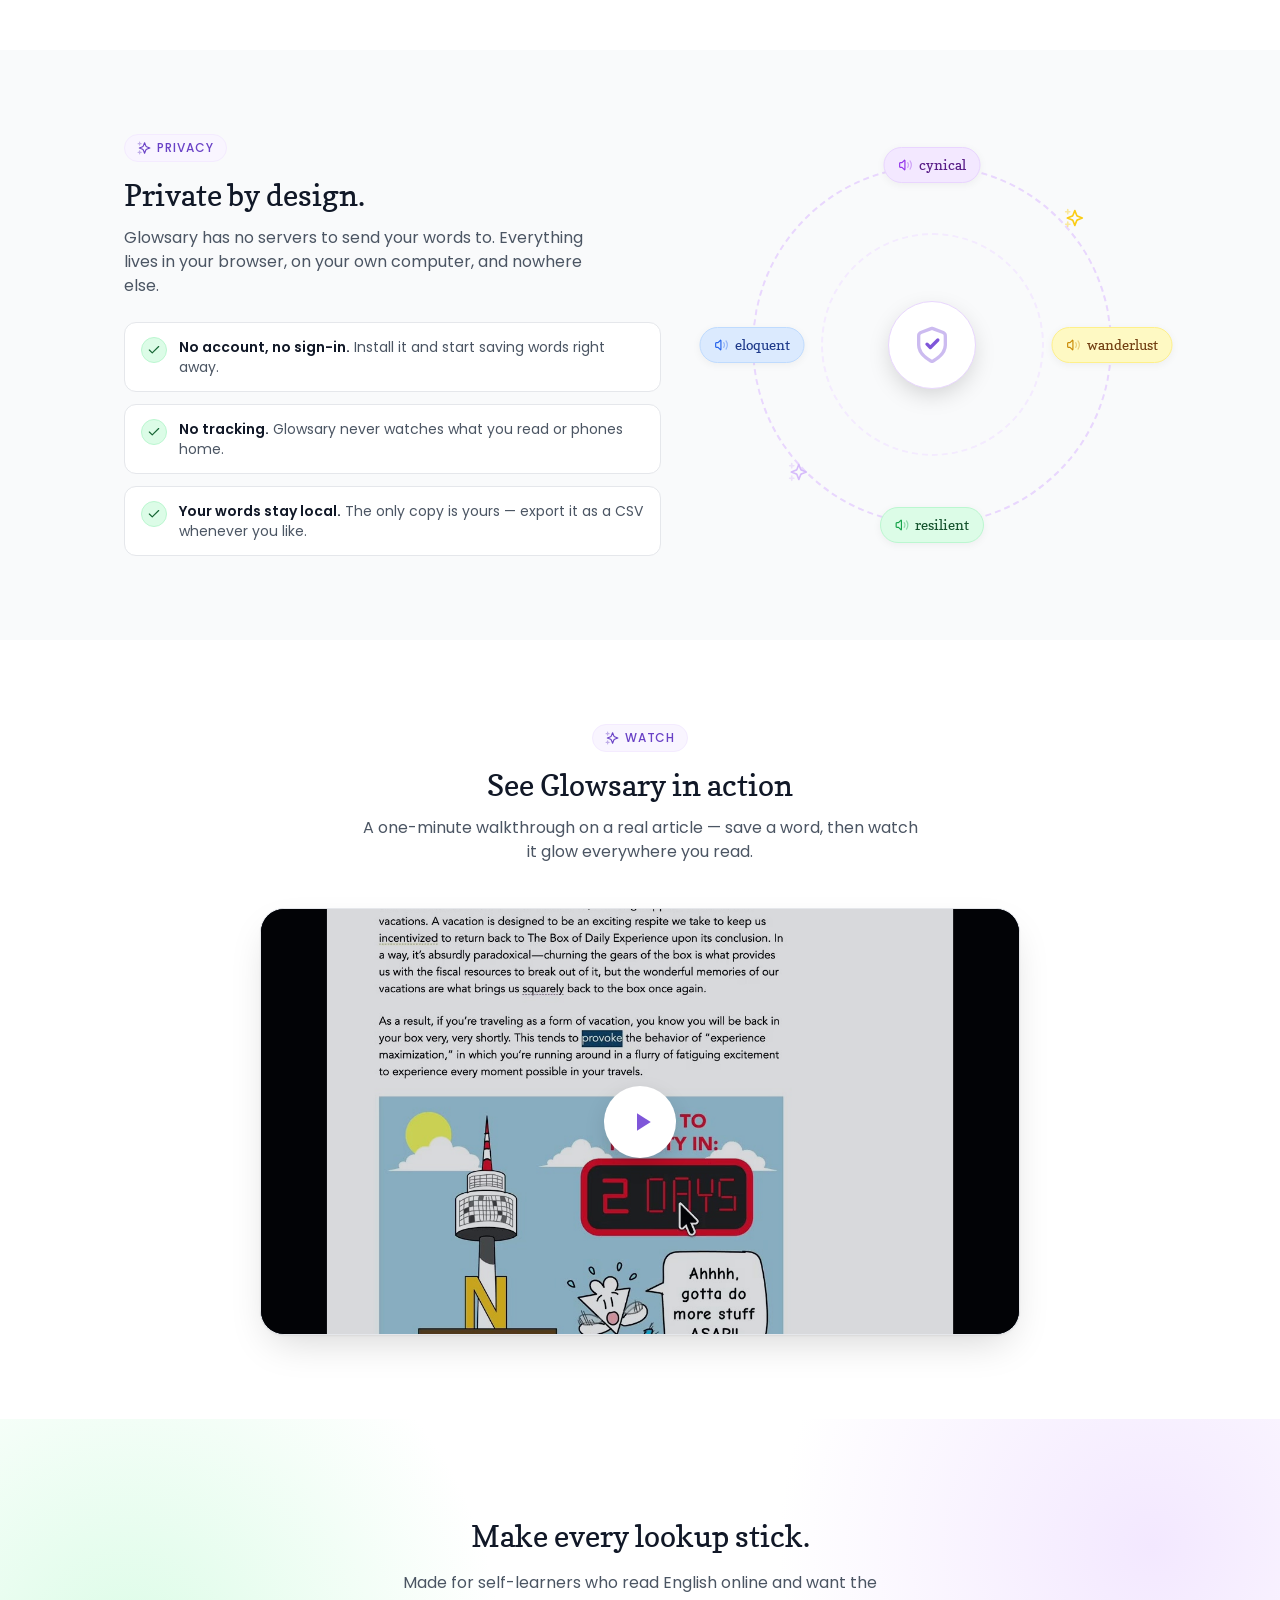
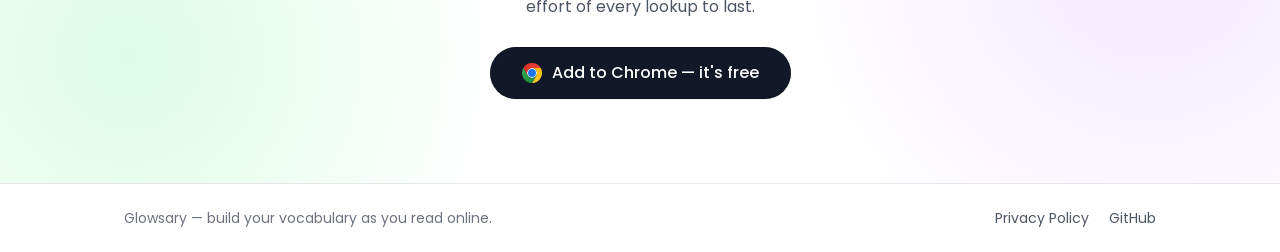
==== commit fa65e2b2: "Move demo video from hero into its own section before the closing CTA Pull the click-to-play video o" ====
--- a/docs/index.html
+++ b/docs/index.html
@@ -463,15 +463,8 @@
   .demo-pop__icon svg { display: block; width: 100%; height: 100%; }
   .demo-pop__def { margin: 0; color: var(--wc-subtext); font-size: var(--font-size-text-xs); line-height: var(--line-height-text-xs); }
 
-  /* ---- Hero video (real product footage, click to play) ---- */
-  .hero__video { margin: 26px auto 0; max-width: 760px; }
-  .hero__video-caption {
-    color: var(--text-quaternary);
-    font-size: var(--font-size-text-sm);
-    line-height: var(--line-height-text-sm);
-    margin: 0 0 14px;
-  }
-  .hero__video-caption strong { color: var(--text-tertiary); font-weight: var(--font-weight-medium); }
+  /* ---- Demo video (real product footage, click to play) ---- */
+  .video-block { margin: 44px auto 0; max-width: 760px; }
   .video-frame {
     position: relative;
     width: 100%;
@@ -1045,16 +1038,6 @@
         <p class="demo__hint">This is how your saved words look on every page you read. On a touch screen, tap a word instead.</p>
       </div>
     </div>
-
-    <div class="hero__video reveal">
-      <p class="hero__video-caption"><strong>Prefer to watch?</strong> See Glowsary at work on a real article — about a minute.</p>
-      <div class="video-frame" data-video="1bxnTHSs1WA">
-        <button type="button" class="video-facade" aria-label="Play the Glowsary demo video">
-          <img src="assets/video-thumb.jpg" alt="Glowsary underlining saved words on a real web article" loading="lazy" width="1280" height="720">
-          <span class="video-facade__play" aria-hidden="true"><svg viewBox="0 0 24 24" fill="currentColor"><path d="M8 5v14l11-7z"/></svg></span>
-        </button>
-      </div>
-    </div>
   </section>
 
   <div class="marquee" aria-hidden="true">
@@ -1217,6 +1200,22 @@
     </div>
   </section>
 
+  <section class="section" id="watch">
+    <div class="container">
+      <div class="section__eyebrow reveal"><span><svg width="14" height="14" viewBox="0 0 24 24" fill="none" aria-hidden="true"><path opacity="0.4" d="M4.5 7V4.5M4.5 4.5V2M4.5 4.5H2M4.5 4.5H7M4.5 22V19.5M4.5 19.5V17M4.5 19.5H2M4.5 19.5H7" stroke="currentColor" stroke-width="2" stroke-linecap="round" stroke-linejoin="round"/><path d="M13 3L14.7342 7.50886C15.0162 8.24209 15.1572 8.60871 15.3765 8.91709C15.5708 9.1904 15.8096 9.42919 16.0829 9.62353C16.3913 9.8428 16.7579 9.98381 17.4911 10.2658L22 12L17.4911 13.7342C16.7579 14.0162 16.3913 14.1572 16.0829 14.3765C15.8096 14.5708 15.5708 14.8096 15.3765 15.0829C15.1572 15.3913 15.0162 15.7579 14.7342 16.4911L13 21L11.2658 16.4911C10.9838 15.7579 10.8428 15.3913 10.6235 15.0829C10.4292 14.8096 10.1904 14.5708 9.91709 14.3765C9.60871 14.1572 9.24209 14.0162 8.50886 13.7342L4 12L8.50886 10.2658C9.24209 9.98381 9.60871 9.84281 9.91709 9.62353C10.1904 9.42919 10.4292 9.1904 10.6235 8.91709C10.8428 8.60871 10.9838 8.24209 11.2658 7.50886L13 3Z" stroke="currentColor" stroke-width="2" stroke-linecap="round" stroke-linejoin="round"/></svg>Watch</span></div>
+      <h2 class="section__title reveal">See Glowsary in action</h2>
+      <p class="section__subtitle reveal">A one-minute walkthrough on a real article — save a word, then watch it glow everywhere you read.</p>
+      <div class="video-block reveal">
+        <div class="video-frame" data-video="1bxnTHSs1WA">
+          <button type="button" class="video-facade" aria-label="Play the Glowsary demo video">
+            <img src="assets/video-thumb.jpg" alt="Glowsary underlining saved words on a real web article" loading="lazy" width="1280" height="720">
+            <span class="video-facade__play" aria-hidden="true"><svg viewBox="0 0 24 24" fill="currentColor"><path d="M8 5v14l11-7z"/></svg></span>
+          </button>
+        </div>
+      </div>
+    </div>
+  </section>
+
   <section class="section closing">
     <div class="closing__bg" aria-hidden="true"></div>
     <div class="container">
